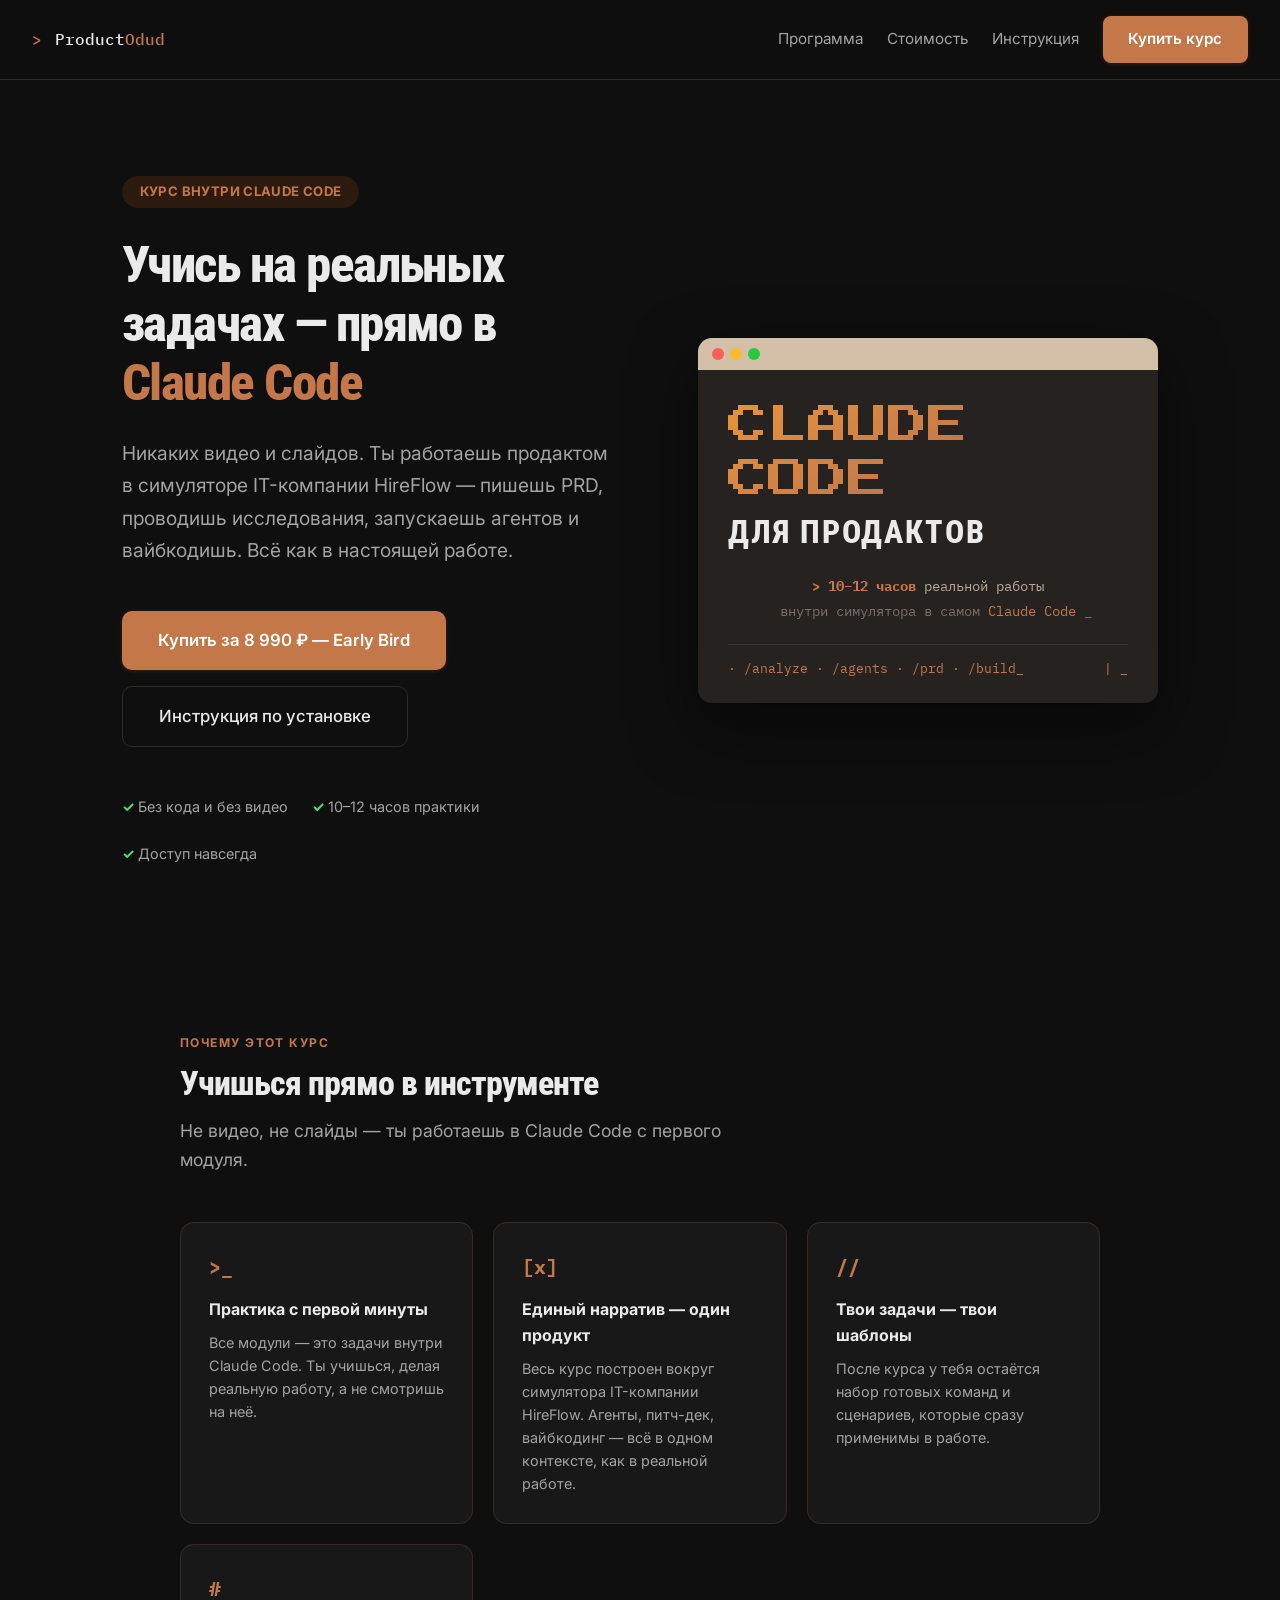
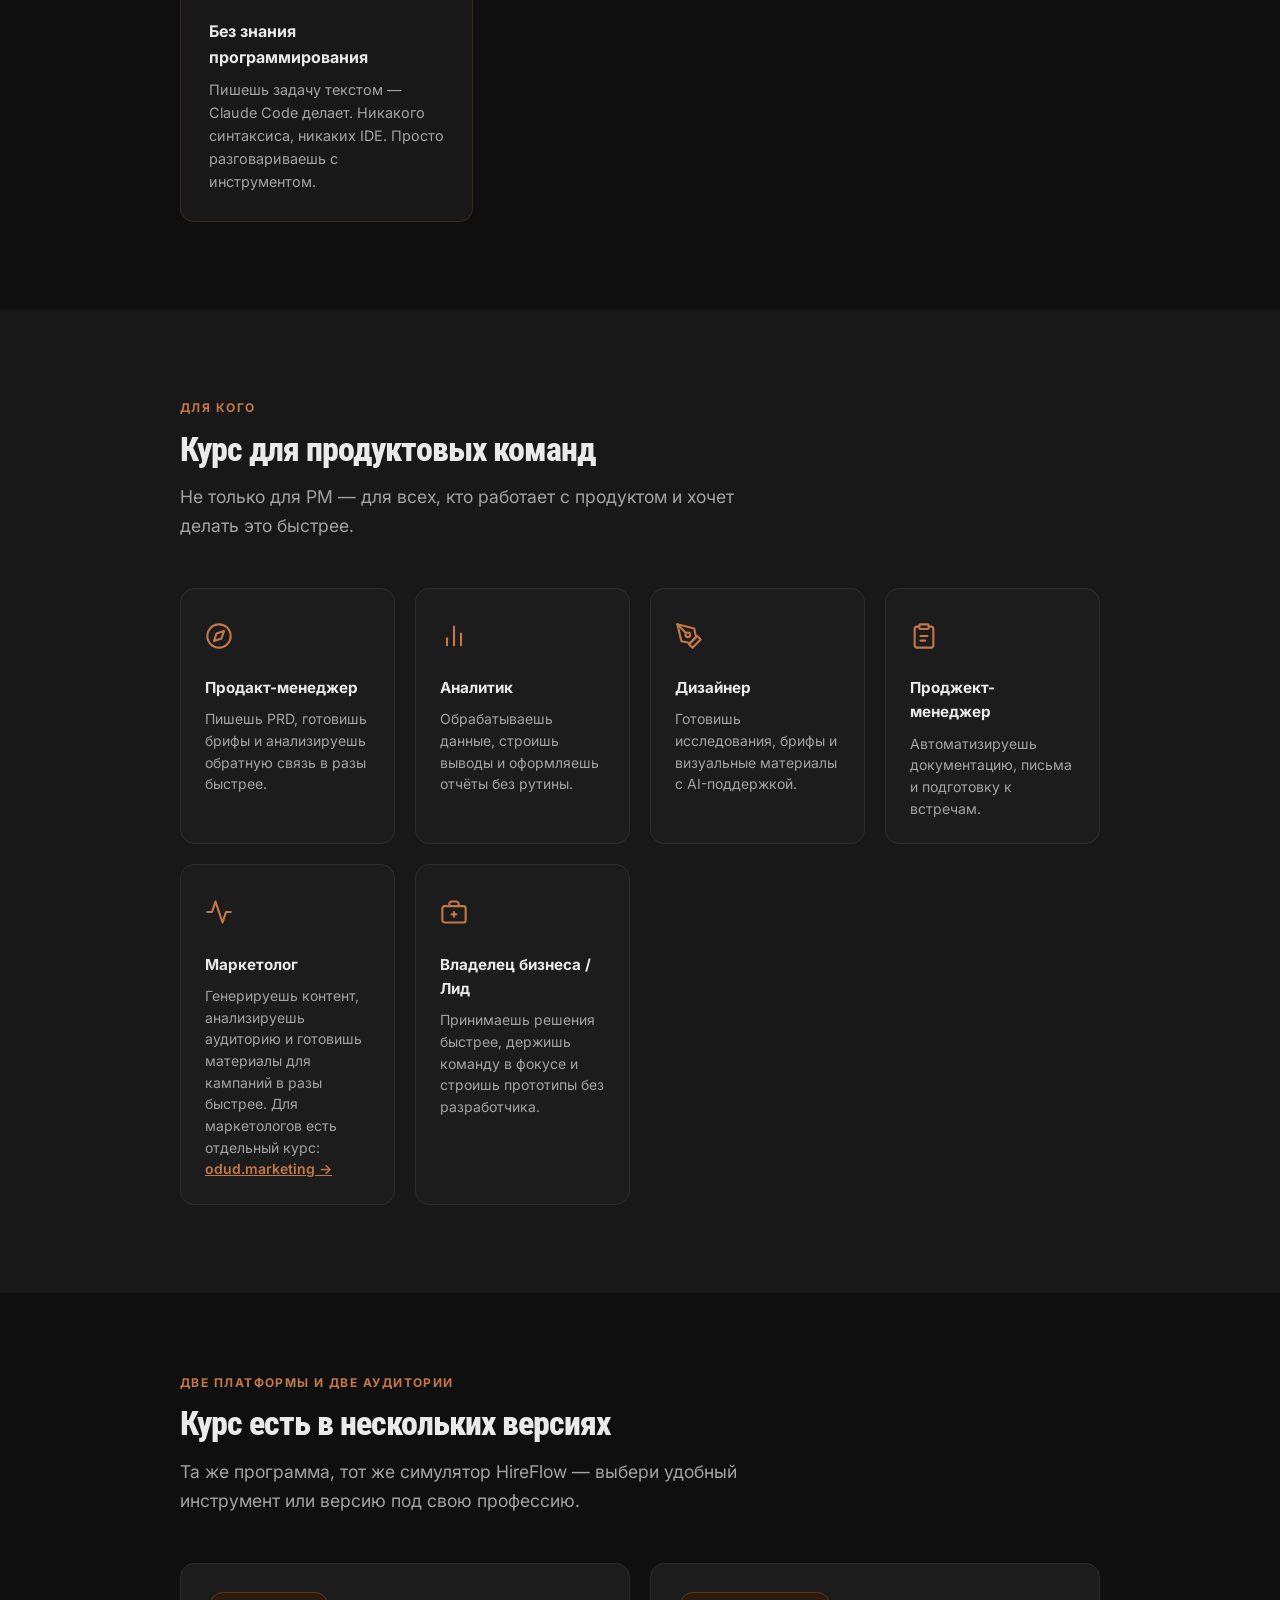
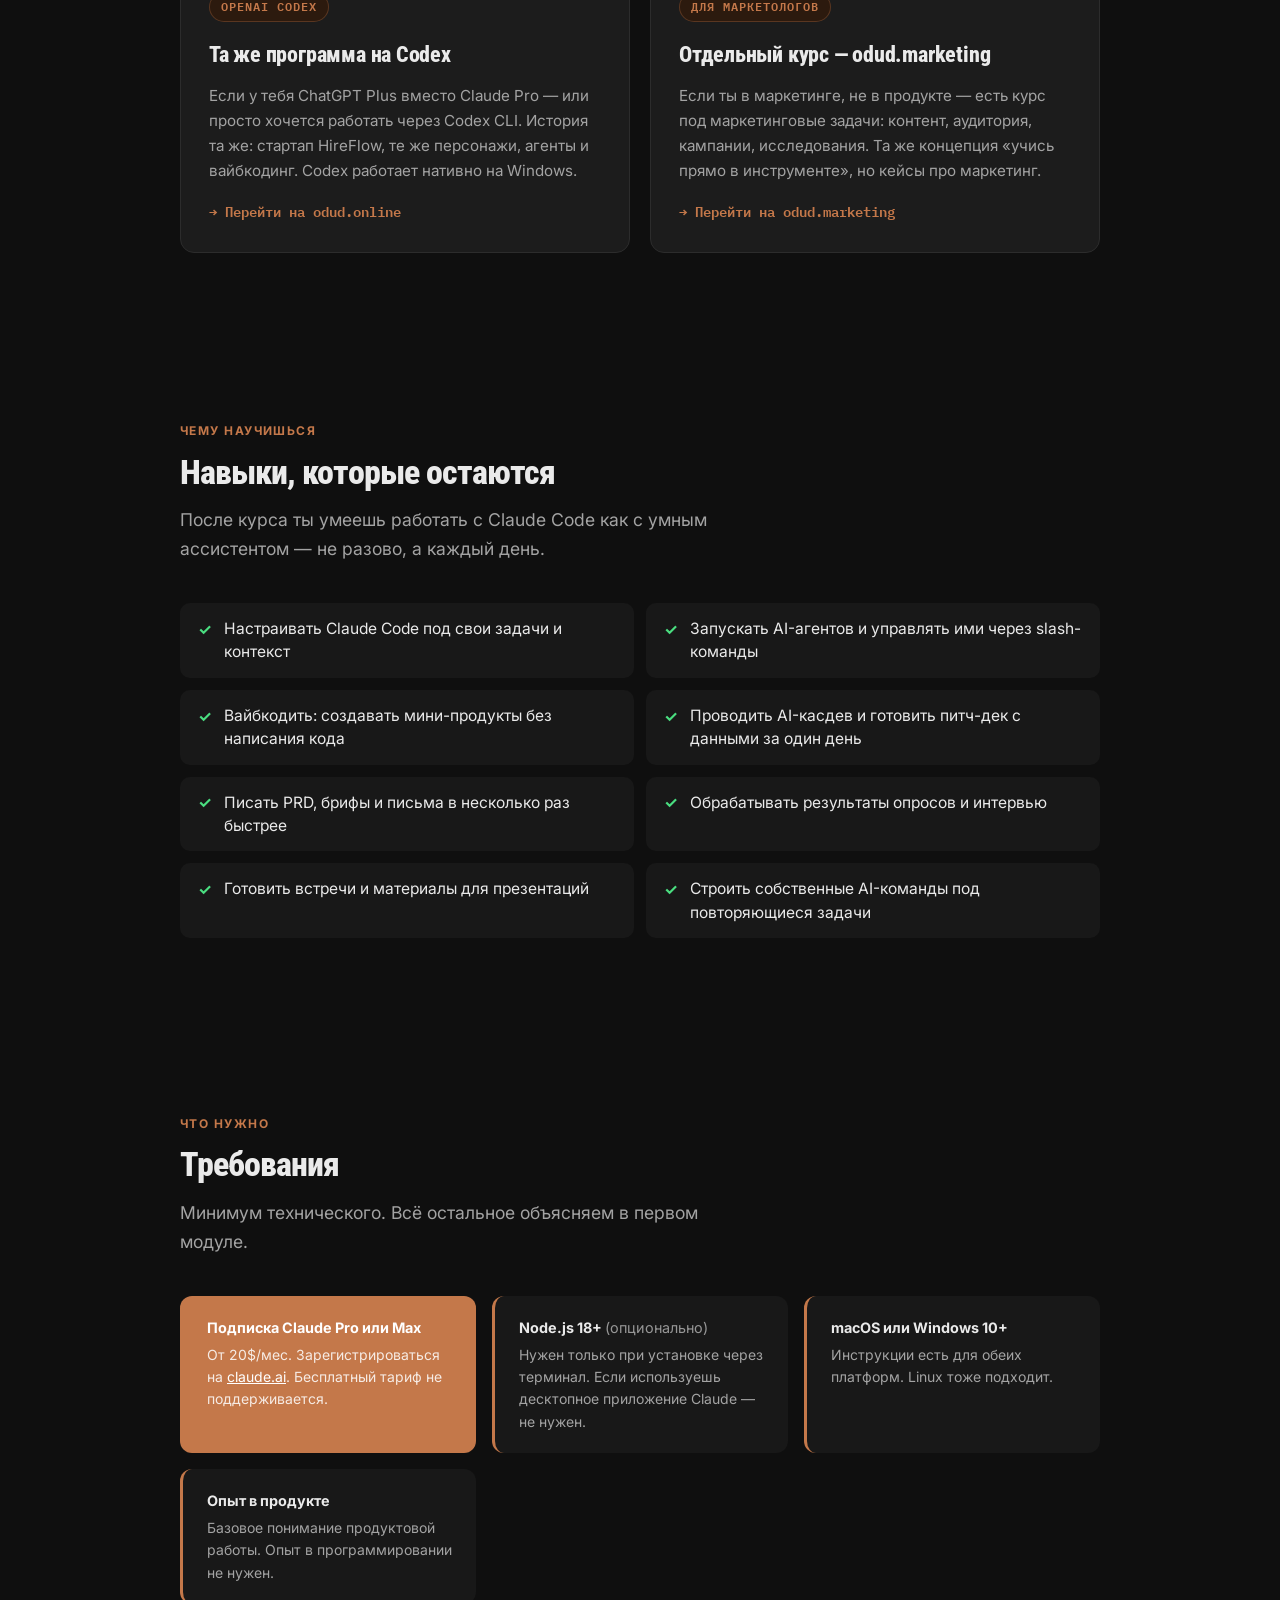
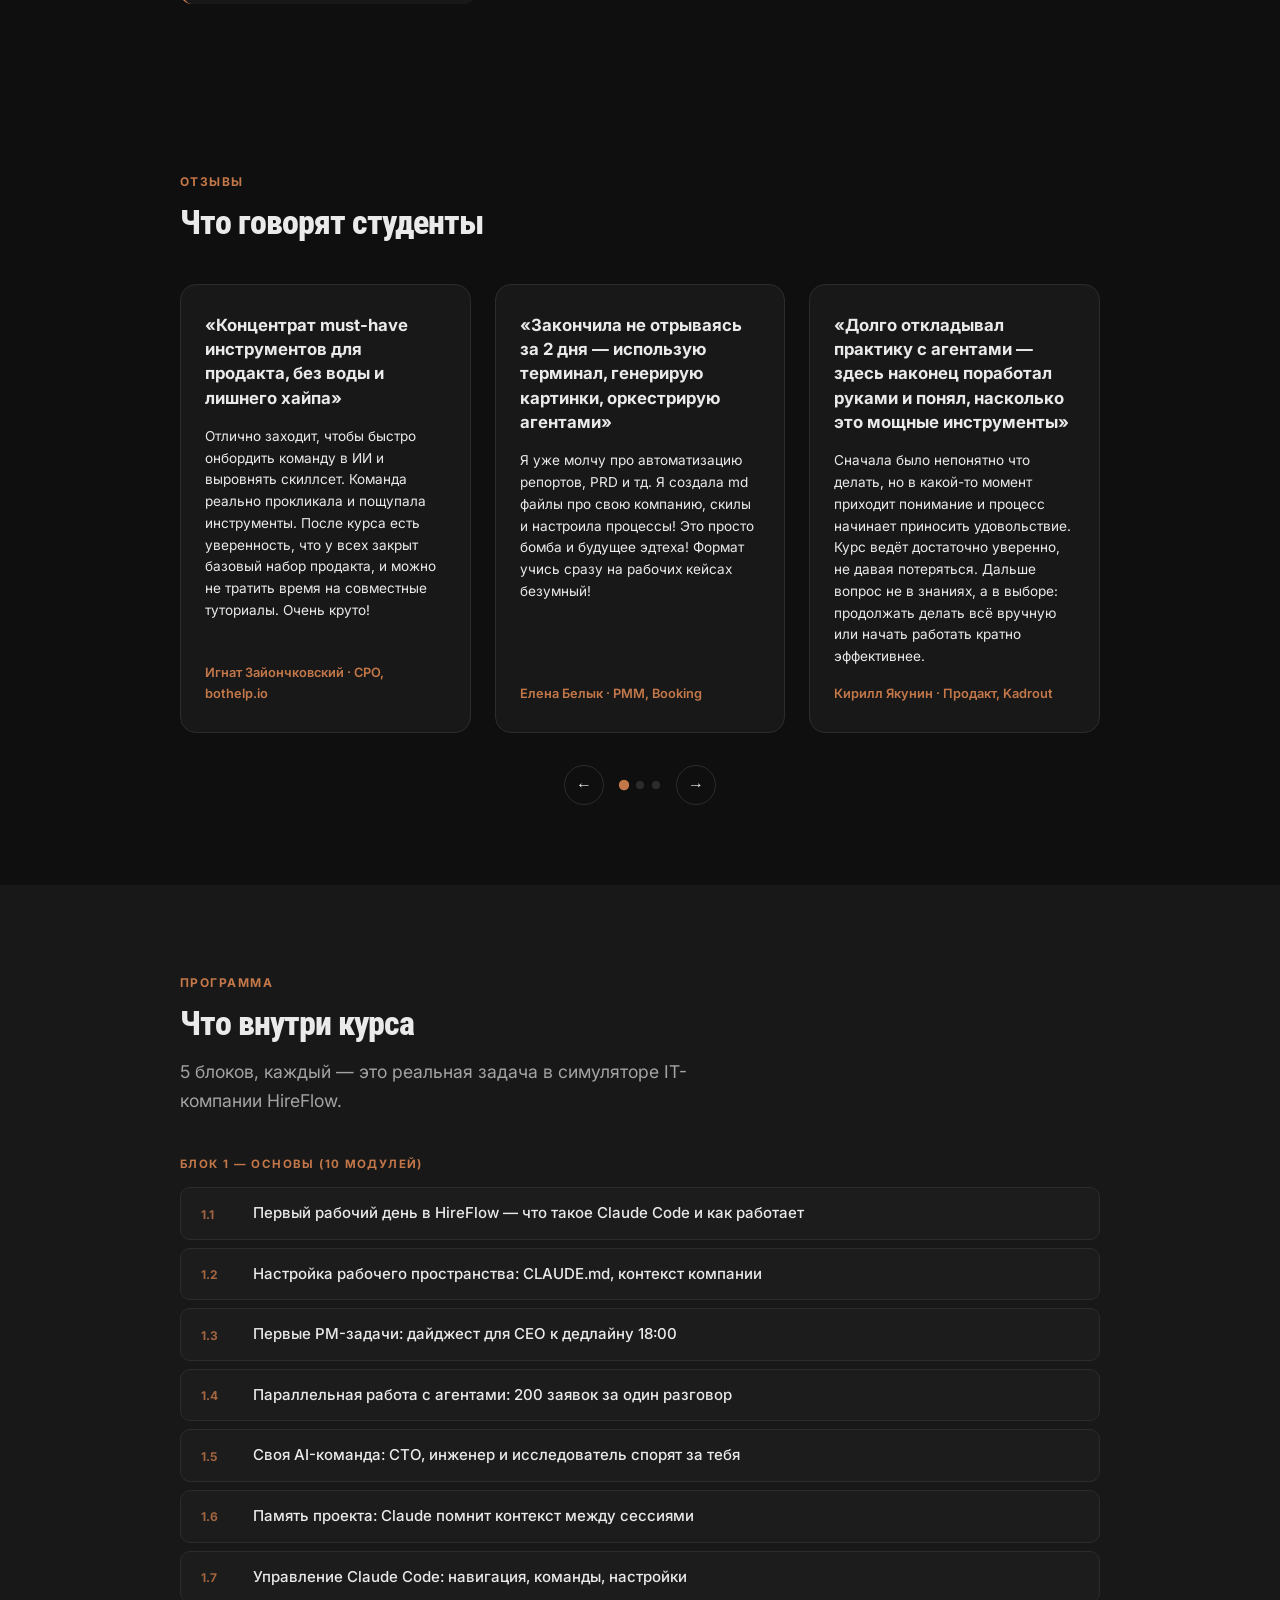
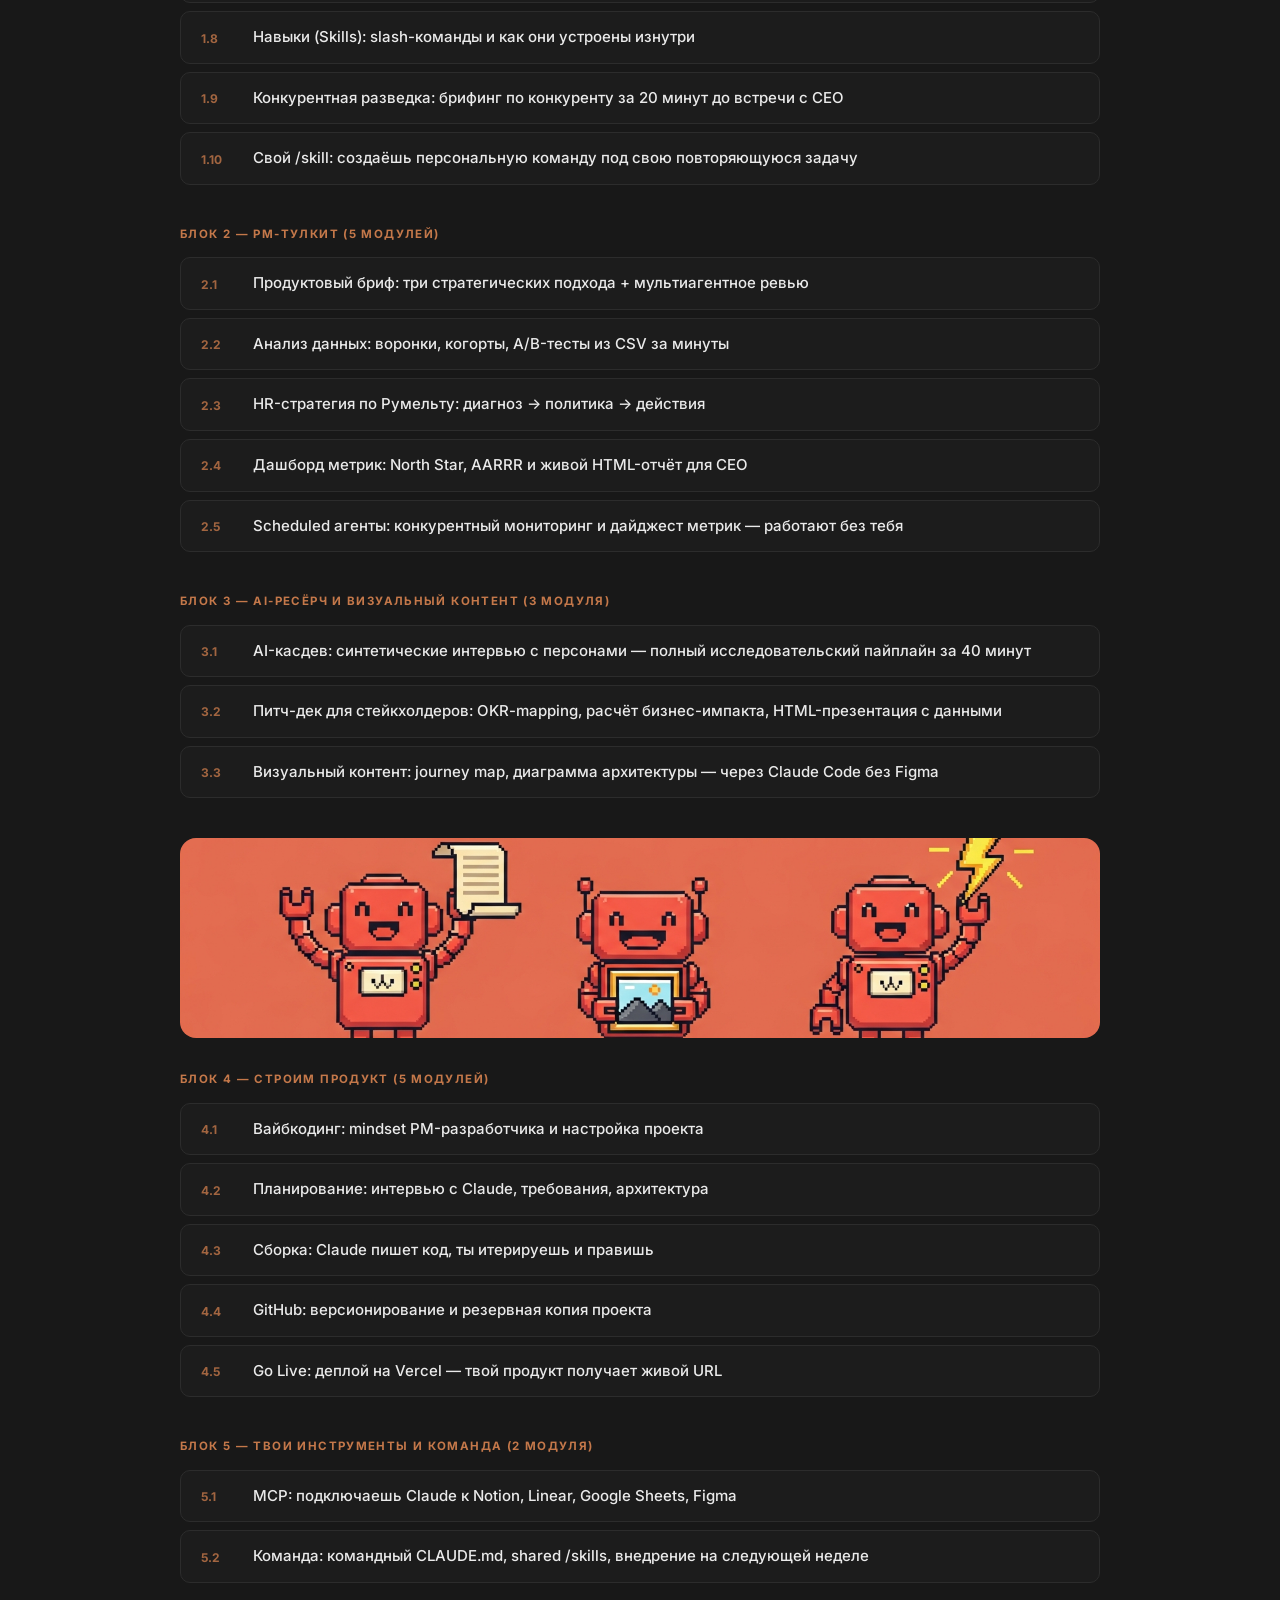
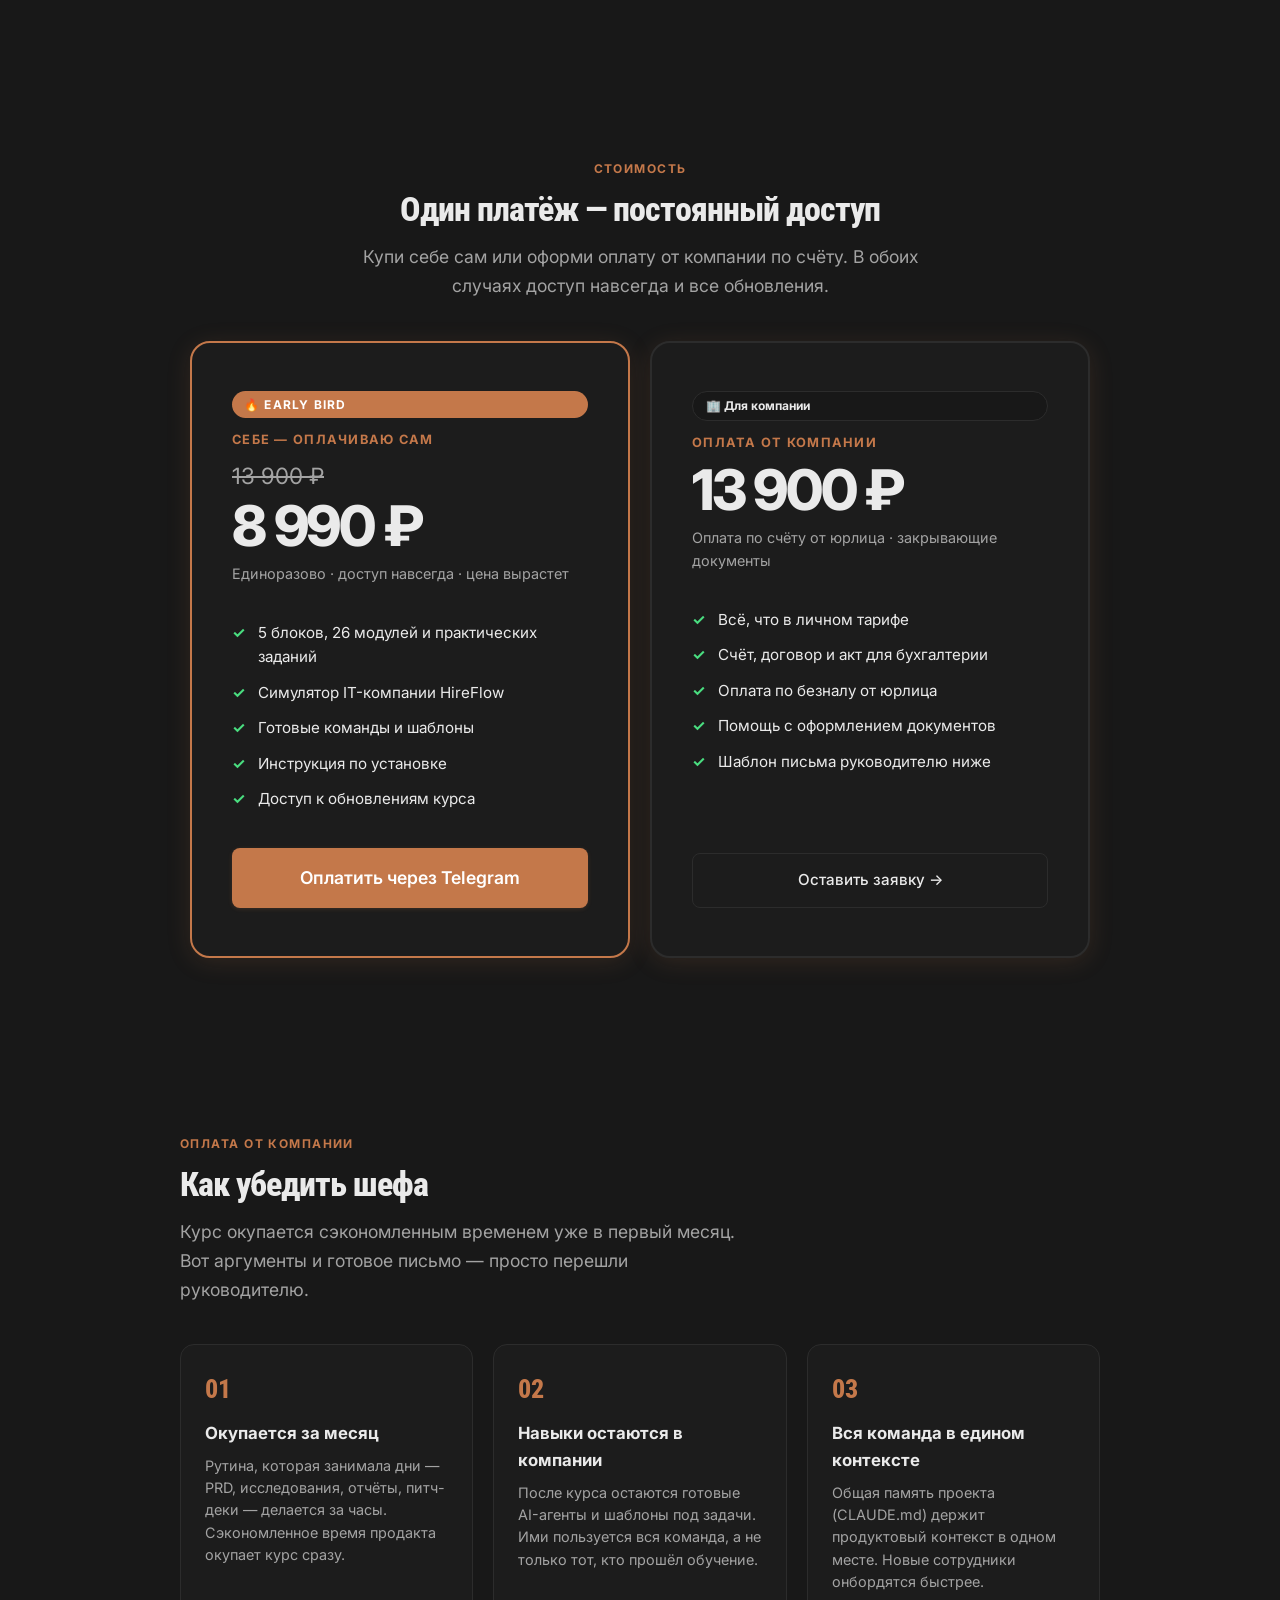
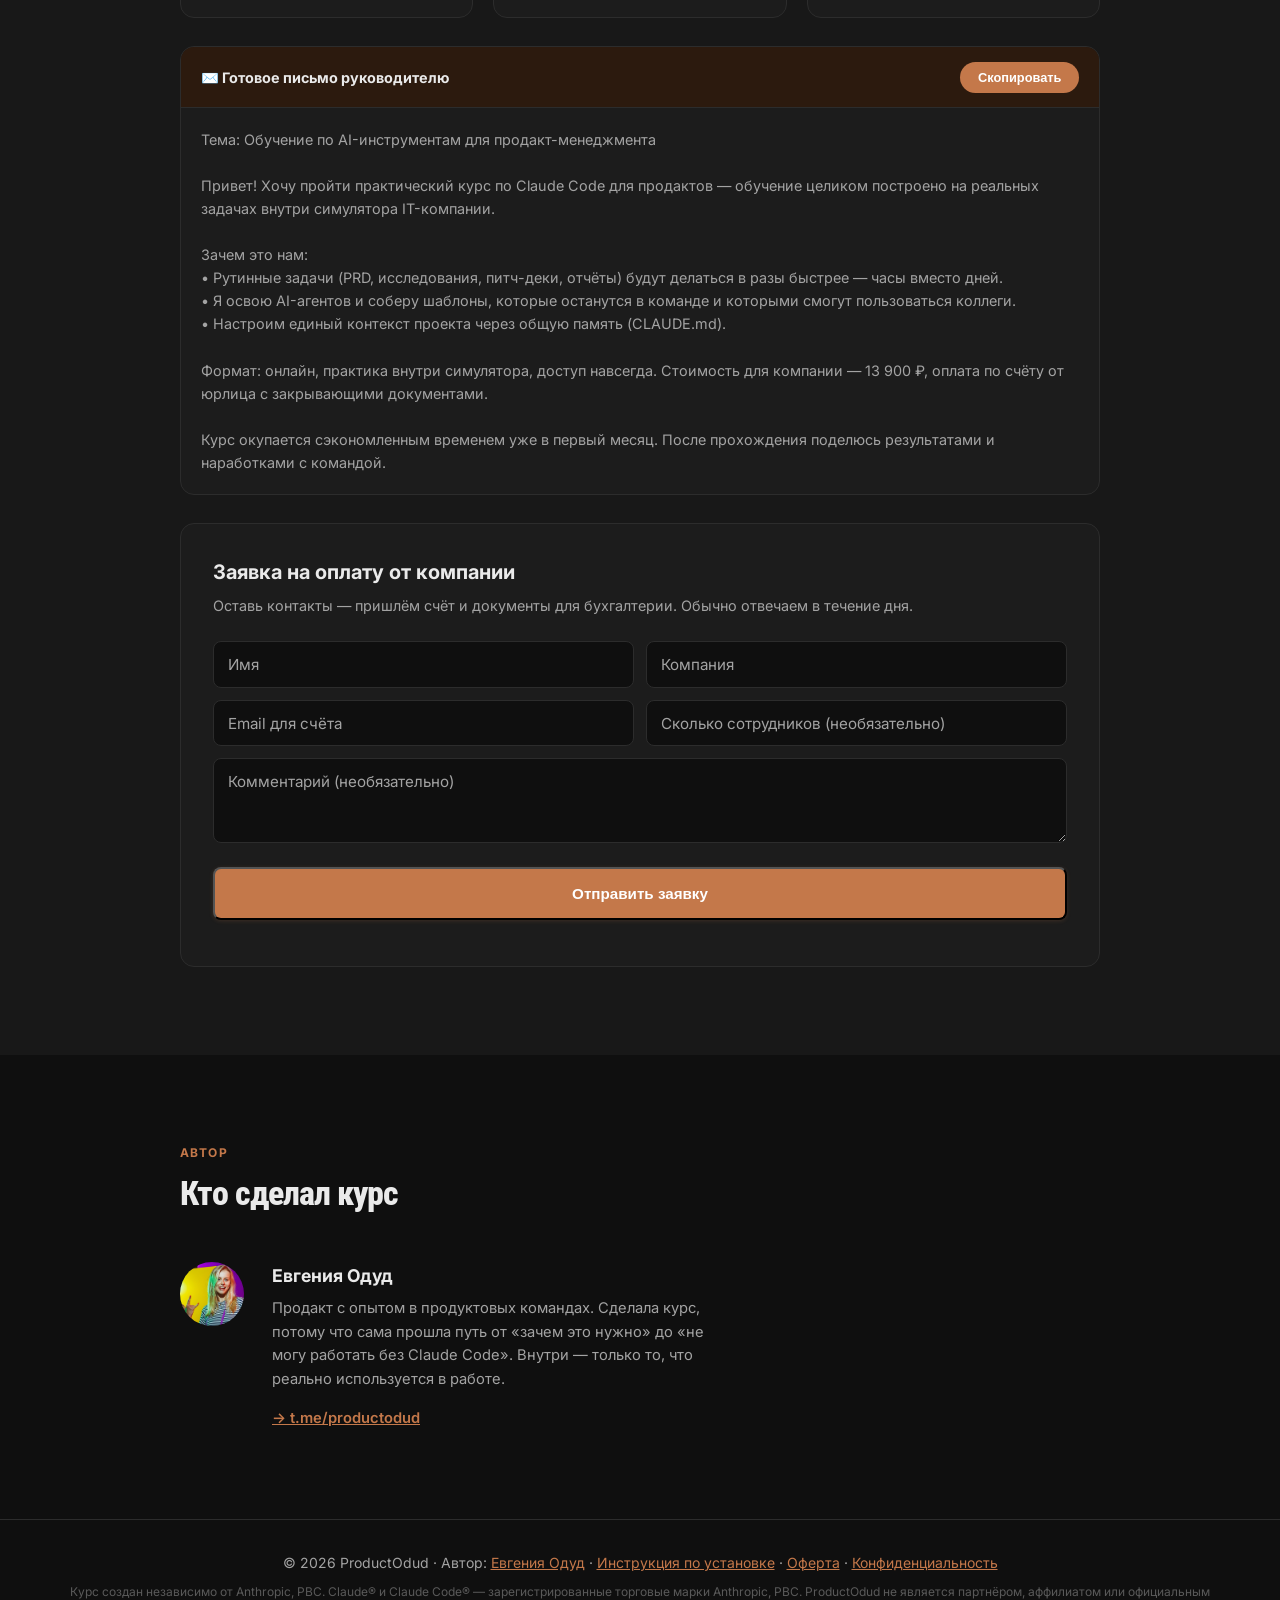
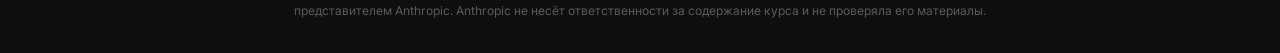
==== index.html @ 1ff7e29a "Add company-payment block: two-tier pricing (13900), boss section, lead form → Telegram bot Co-Autho" ====
<!DOCTYPE html>
<html lang="ru">
<head>
  <meta charset="UTF-8" />
  <meta name="viewport" content="width=device-width, initial-scale=1.0" />
  <title>ProductOdud — Claude Code для продактов</title>
  <meta name="description" content="Практический курс по Claude Code для продакт-менеджеров. Агенты, генерация изображений, вайбкодинг — через реальные задачи в симуляторе IT-компании HireFlow." />
  <link rel="icon" type="image/svg+xml" href="favicon.svg" />
  <link rel="stylesheet" href="styles.css" />
  <!-- Yandex.Metrika counter -->
  <script type="text/javascript">
    (function(m,e,t,r,i,k,a){
        m[i]=m[i]||function(){(m[i].a=m[i].a||[]).push(arguments)};
        m[i].l=1*new Date();
        for (var j = 0; j < document.scripts.length; j++) {if (document.scripts[j].src === r) { return; }}
        k=e.createElement(t),a=e.getElementsByTagName(t)[0],k.async=1,k.src=r,a.parentNode.insertBefore(k,a)
    })(window, document,'script','https://mc.yandex.ru/metrika/tag.js?id=108214180', 'ym');
    ym(108214180, 'init', {ssr:true, webvisor:true, clickmap:true, ecommerce:"dataLayer", referrer: document.referrer, url: location.href, accurateTrackBounce:true, trackLinks:true});
  </script>
  <noscript><div><img src="https://mc.yandex.ru/watch/108214180" style="position:absolute; left:-9999px;" alt="" /></div></noscript>
  <!-- /Yandex.Metrika counter -->
  <!-- Open Graph -->
  <meta property="og:title" content="Claude Code для продактов — курс ProductOdud" />
  <meta property="og:description" content="Практический курс по Claude Code для продакт-менеджеров. 10–12 часов реальной работы внутри симулятора IT-компании HireFlow." />
  <meta property="og:image" content="https://odud.pro/og-image.png" />
  <meta property="og:url" content="https://odud.pro" />
  <meta property="og:type" content="website" />
  <meta name="twitter:card" content="summary_large_image" />
  <meta name="twitter:image" content="https://odud.pro/og-image.png" />
</head>
<body>

  <!-- Navigation -->
  <nav class="nav">
    <a href="index.html" class="nav-logo"><span class="logo-gt">&gt;</span> Product<span>Odud</span></a>
    <div class="nav-links">
      <a href="#modules" class="nav-link">Программа</a>
      <a href="#pricing" class="nav-link">Стоимость</a>
      <a href="start.html" class="nav-link">Инструкция</a>
      <a href="https://telegram.me/tribute/app?startapp=sRcz" onclick="ym(108214180,'reachGoal','onclick')" class="btn-primary" target="_blank" rel="noopener">Купить курс</a>
    </div>
  </nav>

  <!-- Hero -->
  <section class="hero">
    <div class="hero-content">
      <div class="hero-badge">Курс внутри Claude Code</div>
      <h1>Учись на реальных задачах — прямо в <span>Claude Code</span></h1>
      <p>
        Никаких видео и слайдов. Ты работаешь продактом в симуляторе IT-компании
        HireFlow — пишешь PRD, проводишь исследования, запускаешь агентов и вайбкодишь.
        Всё как в настоящей работе.
      </p>
      <div class="hero-ctas">
        <a href="https://telegram.me/tribute/app?startapp=sRcz" onclick="ym(108214180,'reachGoal','onclick')" class="btn-primary btn-large" target="_blank" rel="noopener">
          Купить за 8 990 ₽ — Early Bird
        </a>
        <a href="start.html" class="btn-secondary btn-large">Инструкция по установке</a>
      </div>
      <div class="hero-meta">
        <span>Без кода и без видео</span>
        <span>10–12 часов практики</span>
        <span>Доступ навсегда</span>
      </div>
    </div>
    <div class="hero-terminal">
      <div class="terminal-chrome">
        <span class="t-dot t-dot-r"></span>
        <span class="t-dot t-dot-y"></span>
        <span class="t-dot t-dot-g"></span>
      </div>
      <div class="terminal-body">
        <div class="t-px-title">CLAUDE<br>CODE</div>
        <div class="t-px-sub">ДЛЯ ПРОДАКТОВ</div>
        <div class="t-desc">
          <div class="t-desc-line">
            <span class="t-prompt">&gt;</span>
            <span><span class="t-bold">10–12 часов</span> <span class="t-muted">реальной работы</span></span>
          </div>
          <div class="t-sub-line">внутри симулятора в самом <strong>Claude Code</strong> _</div>
        </div>
        <div class="t-divider"></div>
        <div class="t-statusbar">
          <span>· /analyze · /agents · /prd · /build_</span>
          <span class="t-cursor">| _</span>
        </div>
      </div>
    </div>
  </section>

  <!-- Why different -->
  <section>
    <div class="container">
      <div class="section-label">Почему этот курс</div>
      <h2 class="section-title">Учишься прямо в инструменте</h2>
      <p class="section-subtitle">Не видео, не слайды — ты работаешь в Claude Code с первого модуля.</p>

      <div class="why-grid">
        <div class="why-card">
          <div class="why-icon why-icon--term">&gt;_</div>
          <h3>Практика с первой минуты</h3>
          <p>Все модули — это задачи внутри Claude Code. Ты учишься, делая реальную работу, а не смотришь на неё.</p>
        </div>
        <div class="why-card">
          <div class="why-icon why-icon--term">[x]</div>
          <h3>Единый нарратив — один продукт</h3>
          <p>Весь курс построен вокруг симулятора IT-компании HireFlow. Агенты, питч-дек, вайбкодинг — всё в одном контексте, как в реальной работе.</p>
        </div>
        <div class="why-card">
          <div class="why-icon why-icon--term">//</div>
          <h3>Твои задачи — твои шаблоны</h3>
          <p>После курса у тебя остаётся набор готовых команд и сценариев, которые сразу применимы в работе.</p>
        </div>
        <div class="why-card">
          <div class="why-icon why-icon--term">#</div>
          <h3>Без знания программирования</h3>
          <p>Пишешь задачу текстом — Claude Code делает. Никакого синтаксиса, никаких IDE. Просто разговариваешь с инструментом.</p>
        </div>
      </div>
    </div>
  </section>

  <!-- For whom -->
  <section class="for-whom">
    <div class="container">
      <div class="section-label">Для кого</div>
      <h2 class="section-title">Курс для продуктовых команд</h2>
      <p class="section-subtitle">Не только для PM — для всех, кто работает с продуктом и хочет делать это быстрее.</p>

      <div class="persona-grid">
        <div class="persona-card">
          <div class="persona-emoji"><svg xmlns="http://www.w3.org/2000/svg" width="28" height="28" viewBox="0 0 24 24" fill="none" stroke="#C4784A" stroke-width="1.8" stroke-linecap="round" stroke-linejoin="round"><circle cx="12" cy="12" r="10"/><polygon points="16.24 7.76 14.12 14.12 7.76 16.24 9.88 9.88 16.24 7.76"/></svg></div>
          <div class="persona-role">Продакт-менеджер</div>
          <div class="persona-desc">Пишешь PRD, готовишь брифы и анализируешь обратную связь в разы быстрее.</div>
        </div>
        <div class="persona-card">
          <div class="persona-emoji"><svg xmlns="http://www.w3.org/2000/svg" width="28" height="28" viewBox="0 0 24 24" fill="none" stroke="#C4784A" stroke-width="1.8" stroke-linecap="round" stroke-linejoin="round"><line x1="18" y1="20" x2="18" y2="10"/><line x1="12" y1="20" x2="12" y2="4"/><line x1="6" y1="20" x2="6" y2="14"/></svg></div>
          <div class="persona-role">Аналитик</div>
          <div class="persona-desc">Обрабатываешь данные, строишь выводы и оформляешь отчёты без рутины.</div>
        </div>
        <div class="persona-card">
          <div class="persona-emoji"><svg xmlns="http://www.w3.org/2000/svg" width="28" height="28" viewBox="0 0 24 24" fill="none" stroke="#C4784A" stroke-width="1.8" stroke-linecap="round" stroke-linejoin="round"><path d="M12 19l7-7 3 3-7 7-3-3z"/><path d="M18 13l-1.5-7.5L2 2l3.5 14.5L13 18l5-5z"/><path d="M2 2l7.586 7.586"/><circle cx="11" cy="11" r="2"/></svg></div>
          <div class="persona-role">Дизайнер</div>
          <div class="persona-desc">Готовишь исследования, брифы и визуальные материалы с AI-поддержкой.</div>
        </div>
        <div class="persona-card">
          <div class="persona-emoji"><svg xmlns="http://www.w3.org/2000/svg" width="28" height="28" viewBox="0 0 24 24" fill="none" stroke="#C4784A" stroke-width="1.8" stroke-linecap="round" stroke-linejoin="round"><rect x="8" y="2" width="8" height="4" rx="1" ry="1"/><path d="M16 4h2a2 2 0 0 1 2 2v14a2 2 0 0 1-2 2H6a2 2 0 0 1-2-2V6a2 2 0 0 1 2-2h2"/><line x1="9" y1="12" x2="15" y2="12"/><line x1="9" y1="16" x2="13" y2="16"/></svg></div>
          <div class="persona-role">Проджект-менеджер</div>
          <div class="persona-desc">Автоматизируешь документацию, письма и подготовку к встречам.</div>
        </div>
        <div class="persona-card">
          <div class="persona-emoji"><svg xmlns="http://www.w3.org/2000/svg" width="28" height="28" viewBox="0 0 24 24" fill="none" stroke="#C4784A" stroke-width="1.8" stroke-linecap="round" stroke-linejoin="round"><path d="M22 12h-4l-3 9L9 3l-3 9H2"/></svg></div>
          <div class="persona-role">Маркетолог</div>
          <div class="persona-desc">Генерируешь контент, анализируешь аудиторию и готовишь материалы для кампаний в разы быстрее. Для маркетологов есть отдельный курс: <a href="https://www.odud.marketing" target="_blank" rel="noopener" style="color:var(--accent); font-weight:600">odud.marketing →</a></div>
        </div>
        <div class="persona-card">
          <div class="persona-emoji"><svg xmlns="http://www.w3.org/2000/svg" width="28" height="28" viewBox="0 0 24 24" fill="none" stroke="#C4784A" stroke-width="1.8" stroke-linecap="round" stroke-linejoin="round"><rect x="2" y="7" width="20" height="14" rx="2"/><path d="M16 7V5a2 2 0 0 0-2-2h-4a2 2 0 0 0-2 2v2"/><line x1="12" y1="12" x2="12" y2="16"/><line x1="10" y1="14" x2="14" y2="14"/></svg></div>
          <div class="persona-role">Владелец бизнеса / Лид</div>
          <div class="persona-desc">Принимаешь решения быстрее, держишь команду в фокусе и строишь прототипы без разработчика.</div>
        </div>
      </div>
    </div>
  </section>

  <!-- Bridge: Codex-версия и для маркетологов -->
  <section class="bridge-section">
    <div class="container">
      <div class="section-label">Две платформы и две аудитории</div>
      <h2 class="section-title">Курс есть в нескольких версиях</h2>
      <p class="section-subtitle">Та же программа, тот же симулятор HireFlow — выбери удобный инструмент или версию под свою профессию.</p>

      <div class="bridge-grid">
        <a href="https://odud.online" target="_blank" rel="noopener" class="bridge-card">
          <div class="bridge-tag">OpenAI Codex</div>
          <h3 class="bridge-title">Та же программа на Codex</h3>
          <p class="bridge-desc">Если у тебя ChatGPT Plus вместо Claude Pro — или просто хочется работать через Codex CLI. История та же: стартап HireFlow, те же персонажи, агенты и вайбкодинг. Codex работает нативно на Windows.</p>
          <span class="bridge-cta">→ Перейти на odud.online</span>
        </a>

        <a href="https://www.odud.marketing" target="_blank" rel="noopener" class="bridge-card">
          <div class="bridge-tag">Для маркетологов</div>
          <h3 class="bridge-title">Отдельный курс — odud.marketing</h3>
          <p class="bridge-desc">Если ты в маркетинге, не в продукте — есть курс под маркетинговые задачи: контент, аудитория, кампании, исследования. Та же концепция «учись прямо в инструменте», но кейсы про маркетинг.</p>
          <span class="bridge-cta">→ Перейти на odud.marketing</span>
        </a>
      </div>
    </div>
  </section>

  <style>
    .bridge-section { padding: 5rem 0; background: var(--bg); }
    .bridge-grid {
      display: grid;
      grid-template-columns: 1fr 1fr;
      gap: 1.25rem;
      margin-top: 3rem;
    }
    .bridge-card {
      display: block;
      background: var(--card-bg);
      border: 1px solid var(--border);
      border-radius: 14px;
      padding: 1.75rem;
      text-decoration: none;
      color: var(--text);
      transition: border-color 0.3s cubic-bezier(0.4, 0, 0.2, 1), transform 0.3s cubic-bezier(0.4, 0, 0.2, 1), background 0.3s cubic-bezier(0.4, 0, 0.2, 1);
    }
    .bridge-card:hover {
      border-color: var(--accent);
      background: var(--accent-light);
      transform: translateY(-3px);
    }
    .bridge-tag {
      display: inline-block;
      font-family: 'IBM Plex Mono', monospace;
      font-size: 0.75rem;
      font-weight: 600;
      letter-spacing: 0.08em;
      text-transform: uppercase;
      color: var(--accent);
      background: var(--accent-light);
      border: 1px solid rgba(196, 120, 74, 0.3);
      padding: 0.3rem 0.7rem;
      border-radius: 999px;
      margin-bottom: 1rem;
    }
    .bridge-title {
      font-family: 'Roboto Condensed', sans-serif;
      font-weight: 800;
      font-size: 1.35rem;
      letter-spacing: -0.01em;
      margin-bottom: 0.6rem;
      color: var(--text);
    }
    .bridge-desc {
      color: var(--text-secondary);
      font-size: 0.95rem;
      line-height: 1.65;
      margin-bottom: 1rem;
    }
    .bridge-cta {
      font-family: 'IBM Plex Mono', monospace;
      font-size: 0.88rem;
      font-weight: 600;
      color: var(--accent);
    }
    @media (max-width: 720px) {
      .bridge-grid { grid-template-columns: 1fr; }
    }
  </style>

  <!-- What you'll learn -->
  <section>
    <div class="container">
      <div class="section-label">Чему научишься</div>
      <h2 class="section-title">Навыки, которые остаются</h2>
      <p class="section-subtitle">После курса ты умеешь работать с Claude Code как с умным ассистентом — не разово, а каждый день.</p>

      <ul class="learn-list">
        <li><span class="check">✓</span> Настраивать Claude Code под свои задачи и контекст</li>
        <li><span class="check">✓</span> Запускать AI-агентов и управлять ими через slash-команды</li>
        <li><span class="check">✓</span> Вайбкодить: создавать мини-продукты без написания кода</li>
        <li><span class="check">✓</span> Проводить AI-касдев и готовить питч-дек с данными за один день</li>
        <li><span class="check">✓</span> Писать PRD, брифы и письма в несколько раз быстрее</li>
        <li><span class="check">✓</span> Обрабатывать результаты опросов и интервью</li>
        <li><span class="check">✓</span> Готовить встречи и материалы для презентаций</li>
        <li><span class="check">✓</span> Строить собственные AI-команды под повторяющиеся задачи</li>
      </ul>
    </div>
  </section>

  <!-- Requirements -->
  <section>
    <div class="container">
      <div class="section-label">Что нужно</div>
      <h2 class="section-title">Требования</h2>
      <p class="section-subtitle">Минимум технического. Всё остальное объясняем в первом модуле.</p>

      <div class="req-grid">
        <div class="req-card req-card--highlight">
          <div class="req-name">Подписка Claude Pro или Max</div>
          <div class="req-detail">От 20$/мес. Зарегистрироваться на <a href="https://claude.ai" target="_blank" rel="noopener">claude.ai</a>. Бесплатный тариф не поддерживается.</div>
        </div>
        <div class="req-card">
          <div class="req-name">Node.js 18+ <span style="font-weight:400; opacity:0.6">(опционально)</span></div>
          <div class="req-detail">Нужен только при установке через терминал. Если используешь десктопное приложение Claude — не нужен.</div>
        </div>
        <div class="req-card">
          <div class="req-name">macOS или Windows 10+</div>
          <div class="req-detail">Инструкции есть для обеих платформ. Linux тоже подходит.</div>
        </div>
        <div class="req-card">
          <div class="req-name">Опыт в продукте</div>
          <div class="req-detail">Базовое понимание продуктовой работы. Опыт в программировании не нужен.</div>
        </div>
      </div>
    </div>
  </section>

  <!-- Pricing -->
  <!-- Отзывы -->
  <section class="reviews-section">
    <div class="container">
      <div class="section-label">Отзывы</div>
      <h2 class="section-title">Что говорят студенты</h2>

      <!-- Страница 1 -->
      <div class="reviews-grid review-page active" id="rpage-0">
        <div class="review-card">
          <div class="review-quote">«Концентрат must-have инструментов для продакта, без воды и лишнего хайпа»</div>
          <div class="review-full">Отлично заходит, чтобы быстро онбордить команду в ИИ и выровнять скиллсет. Команда реально прокликала и пощупала инструменты. После курса есть уверенность, что у всех закрыт базовый набор продакта, и можно не тратить время на совместные туториалы. Очень круто!</div>
          <div class="review-author">Игнат Зайончковский · CPO, bothelp.io</div>
        </div>
        <div class="review-card">
          <div class="review-quote">«Закончила не отрываясь за 2 дня — использую терминал, генерирую картинки, оркестрирую агентами»</div>
          <div class="review-full">Я уже молчу про автоматизацию репортов, PRD и тд. Я создала md файлы про свою компанию, скилы и настроила процессы! Это просто бомба и будущее эдтеха! Формат учись сразу на рабочих кейсах безумный!</div>
          <div class="review-author">Елена Белык · PMM, Booking</div>
        </div>
        <div class="review-card">
          <div class="review-quote">«Долго откладывал практику с агентами — здесь наконец поработал руками и понял, насколько это мощные инструменты»</div>
          <div class="review-full">Сначала было непонятно что делать, но в какой-то момент приходит понимание и процесс начинает приносить удовольствие. Курс ведёт достаточно уверенно, не давая потеряться. Дальше вопрос не в знаниях, а в выборе: продолжать делать всё вручную или начать работать кратно эффективнее.</div>
          <div class="review-author">Кирилл Якунин · Продакт, Kadrout</div>
        </div>
      </div>

      <!-- Страница 2 -->
      <div class="reviews-grid review-page" id="rpage-1">
        <div class="review-card">
          <div class="review-quote">«Прошла за выходные, сегодня уже почти все инструменты использовала на работе»</div>
          <div class="review-full">Мне курс очень понравился, прошла за выходные, сегодня уже почти все инструменты использовала на работе. Спасибо!</div>
          <div class="review-author">Natalia Slavina · Руководитель IT-департамента</div>
        </div>
        <div class="review-card">
          <div class="review-quote">«Очень прикладной курс, вот хоть сразу бери и применяй!»</div>
          <div class="review-full">И параллельно еще и в профессии можно прокачаться и взять знаний с горкой. Продукт сам меня вёл, я не зависала на каждом задании. Агенты и скиллы — до курса я про них знала, но сама не использовала. Артефакты, которые остаются — отдельный большой плюс: фреймворки, шаблоны, промпты.</div>
          <div class="review-author">Natalia Rogova · Co-founder, <a href="https://insightme.ru" target="_blank" rel="noopener" style="color:var(--accent)">insightme.ru</a></div>
        </div>
        <div class="review-card">
          <div class="review-quote">«Я не продакт, работаю CFO. Курс великолепнейший»</div>
          <div class="review-full">Море благодарностей. Я ещё на модуле 1.6, но это уже новый мир. Когда вижу образ как это может работать, быстро могу переложить на свои задачи. Спасибо за это чудо 🙌</div>
          <div class="review-author">Julia · CFO</div>
        </div>
      </div>

      <!-- Страница 3 -->
      <div class="reviews-grid review-page" id="rpage-2">
        <div class="review-card">
          <div class="review-quote">«Сейчас на втором модуле курса и уже в восторге 🔥»</div>
          <div class="review-full">Очень крутой формат, которого пока нет на рынке, многое уже забрала в свою продакт рутину. Спасибо 🙌</div>
          <div class="review-author">Anastasiia Ivanchenko · Senior Product Manager</div>
        </div>
        <div class="review-card">
          <div class="review-quote">«Поняла что такое агенты, перестала бояться этого слова»</div>
          <div class="review-full">Смогла делать маркетинговые исследования для стартапа который пришёл на консалтинг в четыре руки. Никогда ещё так быстро не получалось собрать информацию причём исчерпывающую. Настроила себе файлы about Me, научила Клода писать моими словами.</div>
          <div class="review-author">Aleksandra Kochanova · Product Advisor, <a href="https://t.me/product_and_life" target="_blank" rel="noopener" style="color:var(--accent)">@product_and_life</a></div>
        </div>
        <div class="review-card">
          <div class="review-quote">«Прям интересный формат — здесь есть практическая ценность»</div>
          <div class="review-full">Общее впечатление — прям интересный формат, потому что большинство просто инфоцыганят и типа вот за час клод, вот за час антигравити и тп, а здесь есть практическая ценность.</div>
          <div class="review-author">Сергей · CRM Product, Boostra</div>
        </div>
      </div>

      <div class="slider-nav">
        <button class="slider-btn" onclick="reviewPage(-1)">←</button>
        <div class="slider-dots" id="sliderDots">
          <div class="slider-dot active" onclick="reviewGoTo(0)"></div>
          <div class="slider-dot" onclick="reviewGoTo(1)"></div>
          <div class="slider-dot" onclick="reviewGoTo(2)"></div>
        </div>
        <button class="slider-btn" onclick="reviewPage(1)">→</button>
      </div>

    </div>
  </section>

  <style>
    .review-page { display: none; }
    .review-page.active {
      display: grid;
      animation: fadeSlide 0.4s ease;
    }
    @keyframes fadeSlide {
      from { opacity: 0; transform: translateY(8px); }
      to   { opacity: 1; transform: translateY(0); }
    }
    .slider-nav {
      display: flex;
      align-items: center;
      justify-content: center;
      gap: 1rem;
      margin-top: 2rem;
    }
    .slider-btn {
      background: none;
      border: 1px solid var(--border);
      color: var(--text);
      width: 2.5rem;
      height: 2.5rem;
      border-radius: 50%;
      cursor: pointer;
      font-size: 1rem;
      transition: border-color 0.2s, color 0.2s;
    }
    .slider-btn:hover { border-color: var(--accent); color: var(--accent); }
    .slider-dots { display: flex; gap: 0.5rem; }
    .slider-dot {
      width: 8px; height: 8px;
      border-radius: 50%;
      background: var(--border);
      cursor: pointer;
      transition: background 0.2s, transform 0.2s;
    }
    .slider-dot.active { background: var(--accent); transform: scale(1.3); }
  </style>

  <script>
    // ── Copy boss letter ──
    function copyLetter(btn) {
      const text = document.getElementById('letterText').innerText;
      const done = () => { const t = btn.textContent; btn.textContent = 'Скопировано ✓'; setTimeout(() => btn.textContent = t, 2000); };
      if (navigator.clipboard && navigator.clipboard.writeText) {
        navigator.clipboard.writeText(text).then(done).catch(() => fallbackCopy(text, done));
      } else { fallbackCopy(text, done); }
    }
    function fallbackCopy(text, done) {
      const ta = document.createElement('textarea');
      ta.value = text; ta.style.position = 'fixed'; ta.style.opacity = '0';
      document.body.appendChild(ta); ta.select();
      try { document.execCommand('copy'); done(); } catch (e) {}
      document.body.removeChild(ta);
    }
    // ── Company request → Telegram (via /api/lead), email fallback ──
    async function sendCompanyRequest(form) {
      const f = form.elements;
      const btn = form.querySelector('button[type=submit]');
      const status = document.getElementById('cfStatus');
      const payload = {
        name: f.name.value, company: f.company.value, email: f.email.value,
        count: f.count.value, comment: f.comment.value,
        website: f.website ? f.website.value : '',
        source: location.hostname, page: location.href
      };
      const orig = btn.textContent;
      btn.disabled = true; btn.textContent = 'Отправляем…';
      if (status) status.textContent = '';
      try {
        const r = await fetch('/api/lead', { method: 'POST', headers: { 'Content-Type': 'application/json' }, body: JSON.stringify(payload) });
        if (!r.ok) throw new Error('bad');
        form.reset();
        btn.textContent = 'Заявка отправлена ✓';
        if (status) status.textContent = 'Спасибо! Свяжемся с тобой в течение дня.';
        if (window.ym) ym(108214180, 'reachGoal', 'company_request');
      } catch (e) {
        const body = 'Имя: ' + payload.name + '\nКомпания: ' + payload.company + '\nEmail: ' + payload.email +
          '\nСотрудников: ' + (payload.count || '—') + '\nКомментарий: ' + (payload.comment || '—');
        window.location.href = 'mailto:pan9854273985@gmail.com?subject=' + encodeURIComponent('Заявка на оплату курса от компании') + '&body=' + encodeURIComponent(body);
        btn.disabled = false; btn.textContent = orig;
      }
      return false;
    }

    (function() {
      const pages = document.querySelectorAll('.review-page');
      const dots = document.querySelectorAll('#sliderDots .slider-dot');
      let current = 0;
      let timer;

      function goTo(n) {
        pages[current].classList.remove('active');
        dots[current].classList.remove('active');
        current = (n + pages.length) % pages.length;
        pages[current].classList.add('active');
        dots[current].classList.add('active');
        resetTimer();
      }

      function resetTimer() {
        clearInterval(timer);
        timer = setInterval(() => goTo(current + 1), 5000);
      }

      window.reviewPage = function(dir) { goTo(current + dir); };
      window.reviewGoTo = function(n) { goTo(n); };

      resetTimer();
    })();
  </script>

  <section class="modules-section" id="modules">
    <div class="container">
      <div class="section-label">Программа</div>
      <h2 class="section-title">Что внутри курса</h2>
      <p class="section-subtitle">5 блоков, каждый — это реальная задача в симуляторе IT-компании HireFlow.</p>

      <div style="margin-top: 2.5rem;">
        <div class="module-block">
          <div class="module-block-title">Блок 1 — Основы (10 модулей)</div>
          <div class="module-list">
            <div class="module-item">
              <span class="module-num">1.1</span>
              <span class="module-title">Первый рабочий день в HireFlow — что такое Claude Code и как работает</span>
            </div>
            <div class="module-item">
              <span class="module-num">1.2</span>
              <span class="module-title">Настройка рабочего пространства: CLAUDE.md, контекст компании</span>
            </div>
            <div class="module-item">
              <span class="module-num">1.3</span>
              <span class="module-title">Первые PM-задачи: дайджест для CEO к дедлайну 18:00</span>
            </div>
            <div class="module-item">
              <span class="module-num">1.4</span>
              <span class="module-title">Параллельная работа с агентами: 200 заявок за один разговор</span>
            </div>
            <div class="module-item">
              <span class="module-num">1.5</span>
              <span class="module-title">Своя AI-команда: CTO, инженер и исследователь спорят за тебя</span>
            </div>
            <div class="module-item">
              <span class="module-num">1.6</span>
              <span class="module-title">Память проекта: Claude помнит контекст между сессиями</span>
            </div>
            <div class="module-item">
              <span class="module-num">1.7</span>
              <span class="module-title">Управление Claude Code: навигация, команды, настройки</span>
            </div>
            <div class="module-item">
              <span class="module-num">1.8</span>
              <span class="module-title">Навыки (Skills): slash-команды и как они устроены изнутри</span>
            </div>
            <div class="module-item">
              <span class="module-num">1.9</span>
              <span class="module-title">Конкурентная разведка: брифинг по конкуренту за 20 минут до встречи с CEO</span>
            </div>
            <div class="module-item">
              <span class="module-num">1.10</span>
              <span class="module-title">Свой /skill: создаёшь персональную команду под свою повторяющуюся задачу</span>
            </div>
          </div>
        </div>

        <div class="module-block">
          <div class="module-block-title">Блок 2 — PM-тулкит (5 модулей)</div>
          <div class="module-list">
            <div class="module-item">
              <span class="module-num">2.1</span>
              <span class="module-title">Продуктовый бриф: три стратегических подхода + мультиагентное ревью</span>
            </div>
            <div class="module-item">
              <span class="module-num">2.2</span>
              <span class="module-title">Анализ данных: воронки, когорты, A/B-тесты из CSV за минуты</span>
            </div>
            <div class="module-item">
              <span class="module-num">2.3</span>
              <span class="module-title">HR-стратегия по Румельту: диагноз → политика → действия</span>
            </div>
            <div class="module-item">
              <span class="module-num">2.4</span>
              <span class="module-title">Дашборд метрик: North Star, AARRR и живой HTML-отчёт для CEO</span>
            </div>
            <div class="module-item">
              <span class="module-num">2.5</span>
              <span class="module-title">Scheduled агенты: конкурентный мониторинг и дайджест метрик — работают без тебя</span>
            </div>
          </div>
        </div>

        <div class="module-block">
          <div class="module-block-title">Блок 3 — AI-ресёрч и визуальный контент (3 модуля)</div>
          <div class="module-list">
            <div class="module-item">
              <span class="module-num">3.1</span>
              <span class="module-title">AI-касдев: синтетические интервью с персонами — полный исследовательский пайплайн за 40 минут</span>
            </div>
            <div class="module-item">
              <span class="module-num">3.2</span>
              <span class="module-title">Питч-дек для стейкхолдеров: OKR-mapping, расчёт бизнес-импакта, HTML-презентация с данными</span>
            </div>
            <div class="module-item">
              <span class="module-num">3.3</span>
              <span class="module-title">Визуальный контент: journey map, диаграмма архитектуры — через Claude Code без Figma</span>
            </div>
          </div>
        </div>

        <div class="module-visual">
          <img src="img-agents-v2.png" alt="AI-агенты" />
        </div>

        <div class="module-block">
          <div class="module-block-title">Блок 4 — Строим продукт (5 модулей)</div>
          <div class="module-list">
            <div class="module-item">
              <span class="module-num">4.1</span>
              <span class="module-title">Вайбкодинг: mindset PM-разработчика и настройка проекта</span>
            </div>
            <div class="module-item">
              <span class="module-num">4.2</span>
              <span class="module-title">Планирование: интервью с Claude, требования, архитектура</span>
            </div>
            <div class="module-item">
              <span class="module-num">4.3</span>
              <span class="module-title">Сборка: Claude пишет код, ты итерируешь и правишь</span>
            </div>
            <div class="module-item">
              <span class="module-num">4.4</span>
              <span class="module-title">GitHub: версионирование и резервная копия проекта</span>
            </div>
            <div class="module-item">
              <span class="module-num">4.5</span>
              <span class="module-title">Go Live: деплой на Vercel — твой продукт получает живой URL</span>
            </div>
          </div>
        </div>

        <div class="module-block">
          <div class="module-block-title">Блок 5 — Твои инструменты и команда (2 модуля)</div>
          <div class="module-list">
            <div class="module-item">
              <span class="module-num">5.1</span>
              <span class="module-title">MCP: подключаешь Claude к Notion, Linear, Google Sheets, Figma</span>
            </div>
            <div class="module-item">
              <span class="module-num">5.2</span>
              <span class="module-title">Команда: командный CLAUDE.md, shared /skills, внедрение на следующей неделе</span>
            </div>
          </div>
        </div>
      </div>
    </div>
  </section>

  <section class="pricing-section" id="pricing">
    <div class="container" style="text-align: center;">
      <div class="section-label">Стоимость</div>
      <h2 class="section-title">Один платёж — постоянный доступ</h2>

      <p class="section-subtitle" style="max-width:600px;margin:0 auto 8px;">Купи себе сам или оформи оплату от компании по счёту. В обоих случаях доступ навсегда и все обновления.</p>

      <div class="pricing-grid">
        <div class="price-card price-card--personal">
          <div class="price-early-bird">🔥 Early Bird</div>
          <div class="price-label">Себе — оплачиваю сам</div>
          <div class="price-original">13 900 ₽</div>
          <div class="price-amount">8 990 ₽</div>
          <div class="price-note">Единоразово · доступ навсегда · цена вырастет</div>
          <ul class="price-includes">
            <li><span class="check">✓</span> 5 блоков, 26 модулей и практических заданий</li>
            <li><span class="check">✓</span> Симулятор IT-компании HireFlow</li>
            <li><span class="check">✓</span> Готовые команды и шаблоны</li>
            <li><span class="check">✓</span> Инструкция по установке</li>
            <li><span class="check">✓</span> Доступ к обновлениям курса</li>
          </ul>
          <a href="https://telegram.me/tribute/app?startapp=sRcz" onclick="ym(108214180,'reachGoal','onclick')" class="btn-primary" target="_blank" rel="noopener">
            Оплатить через Telegram
          </a>
        </div>

        <div class="price-card price-card--company">
          <div class="price-tag">🏢 Для компании</div>
          <div class="price-label">Оплата от компании</div>
          <div class="price-amount">13 900 ₽</div>
          <div class="price-note">Оплата по счёту от юрлица · закрывающие документы</div>
          <ul class="price-includes">
            <li><span class="check">✓</span> Всё, что в личном тарифе</li>
            <li><span class="check">✓</span> Счёт, договор и акт для бухгалтерии</li>
            <li><span class="check">✓</span> Оплата по безналу от юрлица</li>
            <li><span class="check">✓</span> Помощь с оформлением документов</li>
            <li><span class="check">✓</span> Шаблон письма руководителю ниже</li>
          </ul>
          <a href="#company-form" class="btn-secondary">Оставить заявку →</a>
        </div>
      </div>
    </div>
  </section>

  <!-- Convince your boss + company request -->
  <section class="boss-section">
    <div class="container">
      <div class="section-label">Оплата от компании</div>
      <h2 class="section-title">Как убедить шефа</h2>
      <p class="section-subtitle">Курс окупается сэкономленным временем уже в первый месяц. Вот аргументы и готовое письмо — просто перешли руководителю.</p>

      <div class="boss-grid">
        <div class="boss-card">
          <div class="boss-num">01</div>
          <h3>Окупается за месяц</h3>
          <p>Рутина, которая занимала дни — PRD, исследования, отчёты, питч-деки — делается за часы. Сэкономленное время продакта окупает курс сразу.</p>
        </div>
        <div class="boss-card">
          <div class="boss-num">02</div>
          <h3>Навыки остаются в компании</h3>
          <p>После курса остаются готовые AI-агенты и шаблоны под задачи. Ими пользуется вся команда, а не только тот, кто прошёл обучение.</p>
        </div>
        <div class="boss-card">
          <div class="boss-num">03</div>
          <h3>Вся команда в едином контексте</h3>
          <p>Общая память проекта (CLAUDE.md) держит продуктовый контекст в одном месте. Новые сотрудники онбордятся быстрее.</p>
        </div>
      </div>

      <div class="letter">
        <div class="letter-head">
          <span class="letter-title">✉️ Готовое письмо руководителю</span>
          <button class="letter-copy" onclick="copyLetter(this)">Скопировать</button>
        </div>
        <div class="letter-body" id="letterText">Тема: Обучение по AI-инструментам для продакт-менеджмента

Привет! Хочу пройти практический курс по Claude Code для продактов — обучение целиком построено на реальных задачах внутри симулятора IT-компании.

Зачем это нам:
• Рутинные задачи (PRD, исследования, питч-деки, отчёты) будут делаться в разы быстрее — часы вместо дней.
• Я освою AI-агентов и соберу шаблоны, которые останутся в команде и которыми смогут пользоваться коллеги.
• Настроим единый контекст проекта через общую память (CLAUDE.md).

Формат: онлайн, практика внутри симулятора, доступ навсегда. Стоимость для компании — 13 900 ₽, оплата по счёту от юрлица с закрывающими документами.

Курс окупается сэкономленным временем уже в первый месяц. После прохождения поделюсь результатами и наработками с командой.</div>
      </div>

      <div class="company-form" id="company-form">
        <h3>Заявка на оплату от компании</h3>
        <p>Оставь контакты — пришлём счёт и документы для бухгалтерии. Обычно отвечаем в течение дня.</p>
        <form onsubmit="return sendCompanyRequest(this)">
          <div class="cf-row">
            <input type="text" name="name" placeholder="Имя" required />
            <input type="text" name="company" placeholder="Компания" required />
          </div>
          <div class="cf-row">
            <input type="email" name="email" placeholder="Email для счёта" required />
            <input type="text" name="count" placeholder="Сколько сотрудников (необязательно)" />
          </div>
          <textarea name="comment" placeholder="Комментарий (необязательно)" rows="3"></textarea>
          <input type="text" name="website" tabindex="-1" autocomplete="off" aria-hidden="true" style="position:absolute;left:-9999px;width:1px;height:1px;opacity:0" />
          <button type="submit" class="btn-primary">Отправить заявку</button>
          <p class="cf-note" id="cfStatus" aria-live="polite"></p>
        </form>
      </div>
    </div>
  </section>

  <!-- Author -->
  <section>
    <div class="container">
      <div class="section-label">Автор</div>
      <h2 class="section-title">Кто сделал курс</h2>

      <div class="author-card">
        <img src="img-author.jpg" alt="Евгения Одуд" class="author-avatar" style="object-fit: cover;" />
        <div class="author-info">
          <h3>Евгения Одуд</h3>
          <p>
            Продакт с опытом в продуктовых командах. Сделала курс, потому что сама прошла путь
            от «зачем это нужно» до «не могу работать без Claude Code». Внутри — только то,
            что реально используется в работе.
          </p>
          <a href="https://t.me/productodud" class="author-link" target="_blank" rel="noopener">
            → t.me/productodud
          </a>
        </div>
      </div>
    </div>
  </section>

  <!-- Footer -->
  <footer>
    <p>© 2026 ProductOdud · Автор: <a href="https://t.me/productodud" target="_blank" rel="noopener">Евгения Одуд</a> · <a href="start.html">Инструкция по установке</a> · <a href="oferta.html">Оферта</a> · <a href="privacy.html">Конфиденциальность</a></p>
    <p style="margin-top:0.5rem; font-size:0.75rem; opacity:0.5;">Курс создан независимо от Anthropic, PBC. Claude® и Claude Code® — зарегистрированные торговые марки Anthropic, PBC. ProductOdud не является партнёром, аффилиатом или официальным представителем Anthropic. Anthropic не несёт ответственности за содержание курса и не проверяла его материалы.</p>
  </footer>

</body>
</html>
---- styles.css ----
@import url('https://fonts.googleapis.com/css2?family=Press+Start+2P&family=Pixelify+Sans:wght@700&family=Roboto+Condensed:wght@800&family=Inter:wght@400;500&family=IBM+Plex+Mono:wght@400;500&display=swap');

:root {
  --bg: #0F0F0F;
  --bg-secondary: #181818;
  --text: #EAEAEA;
  --text-secondary: #A3A3A3;
  --accent: #C4784A;
  --accent-hover: #B5683A;
  --accent-light: #2C1A0E;
  --border: #2C2C2C;
  --card-bg: #1C1C1C;
  --success: #4ADE80;
  --code-bg: #0A0A0A;
  --code-text: #EAEAEA;
}

* {
  box-sizing: border-box;
  margin: 0;
  padding: 0;
}

body {
  font-family: 'Inter', -apple-system, BlinkMacSystemFont, 'Segoe UI', sans-serif;
  background: var(--bg);
  color: var(--text);
  line-height: 1.6;
  font-size: 16px;
}

/* ── Navigation ── */
.nav {
  position: sticky;
  top: 0;
  z-index: 100;
  background: rgba(15, 15, 15, 0.95);
  backdrop-filter: blur(12px);
  border-bottom: 1px solid var(--border);
  padding: 1rem 2rem;
  display: flex;
  justify-content: space-between;
  align-items: center;
}

.nav-logo {
  font-family: 'IBM Plex Mono', monospace;
  font-weight: 500;
  font-size: 1rem;
  color: var(--text);
  text-decoration: none;
  letter-spacing: 0;
}

.logo-gt {
  color: var(--accent);
  margin-right: 0.2em;
}

.nav-logo span {
  color: var(--accent);
}

.nav-links {
  display: flex;
  gap: 1.5rem;
  align-items: center;
}

.nav-links a.nav-link {
  color: var(--text-secondary);
  text-decoration: none;
  font-size: 0.95rem;
  transition: color 0.3s cubic-bezier(0.4, 0, 0.2, 1);
}

.nav-links a.nav-link:hover {
  color: var(--text);
}

/* ── Buttons ── */
.btn-primary {
  background: var(--accent);
  color: white !important;
  padding: 0.7rem 1.6rem;
  border-radius: 8px;
  text-decoration: none;
  font-weight: 600;
  font-size: 0.95rem;
  display: inline-block;
  transition: background 0.3s cubic-bezier(0.4, 0, 0.2, 1), transform 0.3s cubic-bezier(0.4, 0, 0.2, 1), box-shadow 0.3s cubic-bezier(0.4, 0, 0.2, 1);
  box-shadow: 0 1px 4px rgba(196, 120, 74, 0.2);
}

.btn-primary:hover {
  background: var(--accent-hover);
  transform: translateY(-1px);
  box-shadow: 0 2px 8px rgba(196, 120, 74, 0.35);
}

.btn-primary.btn-large {
  padding: 1rem 2.25rem;
  font-size: 1.05rem;
  border-radius: 10px;
}

.btn-secondary {
  background: transparent;
  color: var(--text) !important;
  padding: 0.7rem 1.6rem;
  border-radius: 8px;
  text-decoration: none;
  font-weight: 500;
  font-size: 0.95rem;
  border: 1.5px solid var(--border);
  display: inline-block;
  transition: border-color 0.3s cubic-bezier(0.4, 0, 0.2, 1), background 0.3s cubic-bezier(0.4, 0, 0.2, 1), color 0.3s cubic-bezier(0.4, 0, 0.2, 1);
}

.btn-secondary:hover {
  border-color: var(--accent);
  background: var(--accent-light);
  color: var(--accent) !important;
}

.btn-secondary.btn-large {
  padding: 1rem 2.25rem;
  font-size: 1.05rem;
  border-radius: 10px;
}

/* ── Hero ── */
.hero {
  max-width: 1100px;
  margin: 0 auto;
  padding: 6rem 2rem 5rem;
  display: flex;
  align-items: center;
  gap: 5rem;
}

.hero-content {
  flex: 1;
  min-width: 0;
}

/* ── Hero pixel card ── */
/* ── Hero terminal card ── */
.hero-terminal {
  flex: 0 0 460px;
  border-radius: 14px;
  overflow: hidden;
  box-shadow: 0 24px 64px rgba(0,0,0,0.55);
}

.terminal-chrome {
  background: #D4BFA8;
  padding: 10px 14px;
  display: flex;
  align-items: center;
  gap: 6px;
}

.t-dot {
  width: 12px;
  height: 12px;
  border-radius: 50%;
  flex-shrink: 0;
}
.t-dot-r { background: #FF5F56; }
.t-dot-y { background: #FFBD2E; }
.t-dot-g { background: #27C93F; }

.terminal-body {
  background: #252220;
  padding: 1.75rem 1.875rem 1.5rem;
}

.t-px-title {
  font-family: 'Press Start 2P', monospace;
  font-size: 2.5rem;
  line-height: 1.35;
  margin-bottom: 0.6rem;
  background: linear-gradient(150deg, #E8943A 0%, #C4784A 55%, #A85530 100%);
  -webkit-background-clip: text;
  -webkit-text-fill-color: transparent;
  background-clip: text;
}

.t-px-sub {
  font-family: 'Roboto Condensed', sans-serif;
  font-weight: 800;
  font-size: 2rem;
  color: #EAEAEA;
  line-height: 1.1;
  margin-bottom: 1.5rem;
  letter-spacing: 0.06em;
  text-transform: uppercase;
}

.t-desc {
  font-family: 'IBM Plex Mono', monospace;
  font-size: 0.88rem;
  line-height: 1.75;
  margin-bottom: 1.25rem;
  text-align: center;
}

.t-desc-line {
  display: flex;
  gap: 0.5em;
  align-items: baseline;
  justify-content: center;
}

.t-prompt { color: #C4784A; font-weight: 700; }
.t-bold   { color: #C4784A; font-weight: 700; }
.t-muted  { color: #B8A898; }
.t-sub-line {
  padding-left: 1.1em;
  color: #7A6E65;
}
.t-sub-line strong { color: #C4784A; font-weight: 400; }

.t-divider {
  height: 1px;
  background: #3A3230;
  margin-bottom: 0.875rem;
}

.t-statusbar {
  font-family: 'IBM Plex Mono', monospace;
  font-size: 0.8rem;
  color: #C4784A;
  display: flex;
  justify-content: space-between;
  align-items: center;
}

.t-cursor {
  animation: blink 1s step-end infinite;
}

@keyframes blink {
  0%, 100% { opacity: 1; }
  50%       { opacity: 0; }
}

.hero-badge {
  display: inline-block;
  background: var(--accent-light);
  color: var(--accent);
  padding: 0.35rem 1.1rem;
  border-radius: 100px;
  font-size: 0.82rem;
  font-weight: 700;
  margin-bottom: 1.75rem;
  letter-spacing: 0.03em;
  text-transform: uppercase;
}

.hero h1 {
  font-family: 'Roboto Condensed', sans-serif;
  font-weight: 800;
  font-size: 3.2rem;
  line-height: 1.15;
  margin-bottom: 1.5rem;
  letter-spacing: -0.03em;
}

.hero h1 span {
  color: var(--accent);
}

.hero p {
  font-size: 1.2rem;
  color: var(--text-secondary);
  max-width: 580px;
  margin: 0 auto 2.75rem;
  line-height: 1.7;
}

.hero-ctas {
  display: flex;
  gap: 1rem;
  justify-content: flex-start;
  flex-wrap: wrap;
  margin-bottom: 3rem;
}

.hero-meta {
  color: var(--text-secondary);
  font-size: 0.9rem;
  display: flex;
  gap: 1.5rem;
  justify-content: flex-start;
  flex-wrap: wrap;
}

.hero-meta span::before {
  content: "✓ ";
  color: var(--success);
  font-weight: 700;
}

/* ── Sections ── */
section {
  padding: 5.5rem 2rem;
}

.container {
  max-width: 920px;
  margin: 0 auto;
}

.section-label {
  font-size: 0.75rem;
  font-weight: 700;
  text-transform: uppercase;
  letter-spacing: 0.12em;
  color: var(--accent);
  margin-bottom: 0.75rem;
}

.section-title {
  font-family: 'Roboto Condensed', sans-serif;
  font-weight: 800;
  font-size: 2.1rem;
  letter-spacing: -0.03em;
  line-height: 1.2;
  margin-bottom: 0.75rem;
}

.section-subtitle {
  color: var(--text-secondary);
  font-size: 1.1rem;
  max-width: 560px;
  line-height: 1.65;
}

/* ── Why section ── */
.why-grid {
  display: grid;
  grid-template-columns: repeat(auto-fit, minmax(240px, 1fr));
  gap: 1.25rem;
  margin-top: 3rem;
}

.why-card {
  background: var(--bg-secondary);
  padding: 1.75rem;
  border-radius: 14px;
  border: 1px solid rgba(196, 120, 74, 0.18);
}

.why-icon {
  font-size: 1.75rem;
  margin-bottom: 0.875rem;
}

.why-icon--term {
  font-family: 'IBM Plex Mono', monospace;
  font-size: 1.25rem;
  font-weight: 700;
  color: #C4784A;
}

.why-card h3 {
  font-size: 1rem;
  font-weight: 700;
  margin-bottom: 0.5rem;
}

.why-card p {
  font-size: 0.9rem;
  color: var(--text-secondary);
  line-height: 1.6;
}

/* ── For whom ── */
.for-whom {
  background: var(--bg-secondary);
}

.persona-grid {
  display: grid;
  grid-template-columns: repeat(auto-fit, minmax(210px, 1fr));
  gap: 1.25rem;
  margin-top: 3rem;
}

.persona-card {
  background: var(--card-bg);
  border: 1px solid var(--border);
  border-radius: 14px;
  padding: 1.5rem;
  transition: border-color 0.3s cubic-bezier(0.4, 0, 0.2, 1), transform 0.3s cubic-bezier(0.4, 0, 0.2, 1);
}

.persona-card:hover {
  border-color: var(--accent);
  transform: translateY(-2px);
}

.persona-emoji {
  font-size: 2rem;
  margin-bottom: 0.75rem;
}

.persona-role {
  font-weight: 700;
  font-size: 0.95rem;
  margin-bottom: 0.5rem;
}

.persona-desc {
  font-size: 0.875rem;
  color: var(--text-secondary);
  line-height: 1.55;
}

/* ── Learn ── */
.learn-list {
  list-style: none;
  display: grid;
  grid-template-columns: repeat(auto-fit, minmax(300px, 1fr));
  gap: 0.75rem;
  margin-top: 2.5rem;
}

.learn-list li {
  display: flex;
  align-items: flex-start;
  gap: 0.8rem;
  font-size: 0.975rem;
  padding: 0.875rem 1.1rem;
  background: var(--bg-secondary);
  border-radius: 10px;
  line-height: 1.5;
}

.learn-list li .check {
  color: var(--success);
  font-weight: 700;
  flex-shrink: 0;
  margin-top: 0.05rem;
}

/* ── Modules ── */
.modules-section {
  background: var(--bg-secondary);
}

.module-block {
  margin-bottom: 2.5rem;
}

.module-block:last-child {
  margin-bottom: 0;
}

.module-block-title {
  font-size: 0.72rem;
  font-weight: 700;
  text-transform: uppercase;
  letter-spacing: 0.12em;
  color: var(--accent);
  margin-bottom: 0.875rem;
}

.module-list {
  display: flex;
  flex-direction: column;
  gap: 0.5rem;
}

.module-item {
  display: flex;
  align-items: flex-start;
  gap: 1rem;
  padding: 0.875rem 1.25rem;
  background: var(--card-bg);
  border: 1px solid var(--border);
  border-radius: 10px;
  transition: border-color 0.3s cubic-bezier(0.4, 0, 0.2, 1);
}

.module-item:hover {
  border-color: rgba(196, 120, 74, 0.45);
}

.module-num {
  font-size: 0.75rem;
  font-weight: 700;
  color: var(--accent);
  min-width: 2.25rem;
  padding-top: 0.15rem;
  opacity: 0.8;
}

.module-title {
  font-size: 0.94rem;
  font-weight: 500;
  line-height: 1.5;
}

/* ── Section visual ── */
.section-visual {
  margin: 2.5rem 0 2rem;
  border-radius: 16px;
  overflow: hidden;
  max-width: 560px;
}

.section-visual img {
  width: 100%;
  height: auto;
  display: block;
}

/* ── Module visual divider ── */
.module-visual {
  margin: 1.5rem 0 2rem;
  border-radius: 16px;
  overflow: hidden;
  max-height: 200px;
  background: #B86A3A;
}

.module-visual img {
  width: 100%;
  height: 200px;
  object-fit: cover;
  object-position: center;
  display: block;
}

/* ── Requirements ── */
.req-grid {
  display: grid;
  grid-template-columns: repeat(auto-fit, minmax(240px, 1fr));
  gap: 1rem;
  margin-top: 2.5rem;
}

.req-card {
  padding: 1.25rem 1.5rem;
  background: var(--bg-secondary);
  border-radius: 12px;
  border-left: 3px solid var(--accent);
}

.req-card .req-name {
  font-weight: 700;
  font-size: 0.9rem;
  margin-bottom: 0.3rem;
}

.req-card .req-detail {
  font-size: 0.875rem;
  color: var(--text-secondary);
}

.req-card a {
  color: var(--accent);
  text-decoration: none;
}

.req-card a:hover {
  text-decoration: underline;
}

.req-card--highlight {
  background: var(--accent);
  border-left-color: transparent;
}
.req-card--highlight .req-name { color: #fff; }
.req-card--highlight .req-detail { color: rgba(255,255,255,0.85); }
.req-card--highlight a { color: #fff; text-decoration: underline; }

/* ── Pricing ── */
.pricing-section {
  background: var(--bg-secondary);
}

.price-card {
  max-width: 500px;
  margin: 3rem auto 0;
  background: var(--card-bg);
  border: 2px solid var(--accent);
  border-radius: 20px;
  padding: 3rem 2.5rem;
  text-align: center;
  box-shadow: 0 4px 24px rgba(196, 120, 74, 0.15);
}

.price-label {
  font-size: 0.8rem;
  font-weight: 700;
  text-transform: uppercase;
  letter-spacing: 0.1em;
  color: var(--accent);
  margin-bottom: 0.5rem;
}

.price-amount {
  font-size: 3.5rem;
  font-weight: 800;
  letter-spacing: -0.04em;
  line-height: 1;
  margin-bottom: 0.5rem;
}

.price-note {
  color: var(--text-secondary);
  font-size: 0.9rem;
  margin-bottom: 2.25rem;
}

.price-includes {
  text-align: left;
  list-style: none;
  margin-bottom: 2.25rem;
  display: flex;
  flex-direction: column;
  gap: 0.7rem;
}

.price-includes li {
  display: flex;
  gap: 0.8rem;
  font-size: 0.95rem;
  align-items: flex-start;
}

.price-includes li .check {
  color: var(--success);
  font-weight: 700;
  flex-shrink: 0;
}

.price-card .btn-primary {
  width: 100%;
  text-align: center;
  font-size: 1.1rem;
  padding: 1rem;
}

/* ── Early Bird pricing ── */
.price-early-bird {
  display: inline-block;
  background: var(--accent);
  color: #fff;
  font-size: 0.75rem;
  font-weight: 700;
  text-transform: uppercase;
  letter-spacing: 0.1em;
  padding: 0.25rem 0.75rem;
  border-radius: 20px;
  margin-bottom: 0.75rem;
}

.price-original {
  font-size: 1.4rem;
  color: var(--text-secondary);
  text-decoration: line-through;
  margin-bottom: 0.25rem;
}

/* ── Author ── */
.author-card {
  display: flex;
  gap: 1.75rem;
  align-items: flex-start;
  max-width: 560px;
  margin-top: 3rem;
}

.author-avatar {
  width: 64px;
  height: 64px;
  background: var(--accent-light);
  border-radius: 50%;
  display: flex;
  align-items: center;
  justify-content: center;
  font-size: 1.5rem;
  font-weight: 800;
  color: var(--accent);
  flex-shrink: 0;
}

.author-info h3 {
  font-size: 1.1rem;
  font-weight: 700;
  margin-bottom: 0.4rem;
}

.author-info p {
  color: var(--text-secondary);
  font-size: 0.92rem;
  margin-bottom: 0.875rem;
  line-height: 1.6;
}

.author-link {
  color: var(--accent);
  text-decoration: underline;
  font-weight: 600;
  font-size: 0.92rem;
  transition: color 0.3s cubic-bezier(0.4, 0, 0.2, 1);
}

.author-link:hover {
  color: var(--accent-hover);
}

/* ── Footer ── */
footer {
  border-top: 1px solid var(--border);
  padding: 2rem;
  text-align: center;
  color: var(--text-secondary);
  font-size: 0.875rem;
}

footer a {
  color: var(--accent);
  text-decoration: underline;
  transition: color 0.3s cubic-bezier(0.4, 0, 0.2, 1);
}

footer a:hover {
  color: var(--accent-hover);
}

/* ────────────────────────────────────────────────
   START PAGE (installation instructions)
──────────────────────────────────────────────── */

.page-hero {
  max-width: 760px;
  margin: 0 auto;
  padding: 5rem 2rem 3rem;
}

.page-hero h1 {
  font-family: 'Roboto Condensed', sans-serif;
  font-weight: 800;
  font-size: 2.4rem;
  letter-spacing: -0.03em;
  margin-bottom: 0.75rem;
}

.page-hero p {
  color: var(--text-secondary);
  font-size: 1.05rem;
  line-height: 1.65;
}

.breadcrumb {
  display: flex;
  gap: 0.5rem;
  align-items: center;
  font-size: 0.875rem;
  color: var(--text-secondary);
  margin-bottom: 1.75rem;
}

.breadcrumb a {
  color: var(--accent);
  text-decoration: none;
}

.breadcrumb a:hover {
  text-decoration: underline;
}

.breadcrumb span {
  color: var(--border);
}

.docs-container {
  max-width: 760px;
  margin: 0 auto;
  padding: 0 2rem 6rem;
}

.module-header {
  display: flex;
  align-items: center;
  gap: 1rem;
  margin-bottom: 0.75rem;
  margin-top: 3.5rem;
  padding-top: 3.5rem;
  border-top: 1px solid var(--border);
}

.module-header:first-child {
  margin-top: 0;
  padding-top: 0;
  border-top: none;
}

.module-tag {
  background: var(--accent-light);
  color: var(--accent);
  font-size: 0.75rem;
  font-weight: 700;
  padding: 0.25rem 0.75rem;
  border-radius: 100px;
  text-transform: uppercase;
  letter-spacing: 0.06em;
}

.module-time {
  color: var(--text-secondary);
  font-size: 0.85rem;
}

.docs-container h2 {
  font-size: 1.7rem;
  font-weight: 800;
  letter-spacing: -0.02em;
  margin-bottom: 1.5rem;
}

.docs-container h3 {
  font-size: 1.1rem;
  font-weight: 700;
  margin-top: 2rem;
  margin-bottom: 0.875rem;
}

.docs-container p {
  margin-bottom: 1rem;
  line-height: 1.7;
  color: var(--text);
}

.docs-container p + p {
  margin-top: 0;
}

.docs-container a {
  color: var(--accent);
  text-decoration: none;
}

.docs-container a:hover {
  text-decoration: underline;
}

.docs-container ul, .docs-container ol {
  padding-left: 1.5rem;
  margin-bottom: 1rem;
}

.docs-container li {
  margin-bottom: 0.4rem;
  line-height: 1.65;
}

.info-box {
  background: var(--accent-light);
  border-left: 3px solid var(--accent);
  padding: 1rem 1.25rem;
  border-radius: 0 10px 10px 0;
  margin: 1.5rem 0;
  font-size: 0.94rem;
}

.info-box strong {
  color: var(--accent);
}

.warning-box {
  background: #1E1700;
  border-left: 3px solid #ca8a04;
  padding: 1rem 1.25rem;
  border-radius: 0 10px 10px 0;
  margin: 1.5rem 0;
  font-size: 0.94rem;
}

pre {
  background: var(--code-bg);
  color: var(--code-text);
  padding: 1.25rem 1.5rem;
  border-radius: 12px;
  overflow-x: auto;
  margin: 1.25rem 0;
  font-size: 0.875rem;
  line-height: 1.6;
  font-family: 'IBM Plex Mono', 'SF Mono', 'Fira Code', Consolas, monospace;
}

code {
  font-family: 'IBM Plex Mono', 'SF Mono', 'Fira Code', Consolas, monospace;
}

p code, li code {
  background: var(--bg-secondary);
  color: var(--accent);
  padding: 0.15rem 0.45rem;
  border-radius: 5px;
  font-size: 0.875em;
}

.step-list {
  list-style: none;
  padding: 0;
  display: flex;
  flex-direction: column;
  gap: 0.875rem;
  margin-bottom: 1.5rem;
}

.step-list li {
  display: flex;
  gap: 1rem;
  align-items: flex-start;
  line-height: 1.6;
}

.step-num {
  background: var(--accent);
  color: white;
  font-size: 0.75rem;
  font-weight: 700;
  width: 22px;
  height: 22px;
  border-radius: 50%;
  display: flex;
  align-items: center;
  justify-content: center;
  flex-shrink: 0;
  margin-top: 0.15rem;
}

.docs-table {
  width: 100%;
  border-collapse: collapse;
  margin: 1.25rem 0;
  font-size: 0.9rem;
}

.docs-table th {
  text-align: left;
  padding: 0.75rem 1rem;
  background: var(--bg-secondary);
  font-weight: 700;
  border-bottom: 2px solid var(--border);
}

.docs-table td {
  padding: 0.75rem 1rem;
  border-bottom: 1px solid var(--border);
  vertical-align: top;
}

.docs-table tr:last-child td {
  border-bottom: none;
}

.docs-table code {
  font-size: 0.82rem;
}

.platform-tabs {
  display: flex;
  gap: 0;
  margin-bottom: 0;
  border-bottom: 2px solid var(--border);
}

.platform-label {
  font-size: 0.82rem;
  font-weight: 700;
  color: var(--text-secondary);
  padding: 0.5rem 1rem;
  background: var(--bg-secondary);
  border-radius: 8px 8px 0 0;
  margin-right: 0.25rem;
  margin-bottom: -2px;
  border: 1px solid var(--border);
  border-bottom: 2px solid var(--bg-secondary);
}

.faq-item {
  border-bottom: 1px solid var(--border);
  padding: 1.25rem 0;
}

.faq-item:last-child {
  border-bottom: none;
}

.faq-q {
  font-weight: 700;
  font-size: 0.95rem;
  margin-bottom: 0.5rem;
}

.faq-a {
  color: var(--text-secondary);
  font-size: 0.9rem;
  line-height: 1.65;
}

.faq-a code {
  background: var(--bg-secondary);
  color: var(--accent);
  padding: 0.1rem 0.4rem;
  border-radius: 4px;
  font-size: 0.85em;
}

.next-step {
  background: var(--accent);
  color: white;
  border-radius: 14px;
  padding: 2rem 2.25rem;
  margin-top: 3rem;
  display: flex;
  justify-content: space-between;
  align-items: center;
  gap: 1.5rem;
  flex-wrap: wrap;
}

.next-step-text h3 {
  font-size: 1.1rem;
  font-weight: 700;
  margin-bottom: 0.3rem;
  color: white;
}

.next-step-text p {
  font-size: 0.9rem;
  opacity: 0.85;
  color: white;
}

.next-step .btn-white {
  background: white;
  color: var(--accent) !important;
  padding: 0.75rem 1.5rem;
  border-radius: 8px;
  font-weight: 700;
  text-decoration: none;
  font-size: 0.95rem;
  white-space: nowrap;
  transition: opacity 0.2s;
}

.next-step .btn-white:hover {
  opacity: 0.92;
}

/* ── Responsive ── */
@media (max-width: 640px) {
  .hero {
    flex-direction: column;
    gap: 2rem;
    text-align: center;
    padding: 3.5rem 1.25rem 3rem;
  }

  .hero-content {
    order: 2;
  }

  .hero-terminal {
    flex: none;
    width: 100%;
    order: 1;
  }

  .t-px-title {
    font-size: 1.6rem;
  }

  .t-px-sub {
    font-size: 1.3rem;
    margin-bottom: 1rem;
  }

  .terminal-body {
    padding: 1.25rem 1.25rem 1rem;
  }

  .t-desc {
    font-size: 0.8rem;
  }

  .t-statusbar {
    font-size: 0.72rem;
  }

  .hero h1 {
    font-size: 1.9rem;
  }

  .hero p {
    font-size: 1rem;
  }

  .hero-ctas {
    flex-direction: column;
    align-items: stretch;
    justify-content: center;
  }

  .btn-primary.btn-large,
  .btn-secondary.btn-large {
    text-align: center;
  }

  .hero-meta {
    justify-content: center;
  }

  .nav-links .nav-link {
    display: none;
  }

  section {
    padding: 3.5rem 1.25rem;
  }

  .section-title {
    font-size: 1.6rem;
  }

  .why-grid,
  .persona-grid,
  .req-grid {
    grid-template-columns: 1fr;
  }

  .learn-list {
    grid-template-columns: 1fr;
  }

  .price-card {
    padding: 2rem 1.5rem;
  }

  .price-amount {
    font-size: 2.75rem;
  }

  .author-card {
    flex-direction: column;
  }

  .page-hero {
    padding: 3.5rem 1.25rem 2rem;
  }

  .page-hero h1 {
    font-size: 1.9rem;
  }

  .docs-container {
    padding: 0 1.25rem 4rem;
  }

  .next-step {
    flex-direction: column;
    text-align: center;
  }

  .module-visual {
    max-height: 140px;
  }

  .module-visual img {
    height: 140px;
  }
}

/* ── Отзывы ── */
.reviews-section { padding: 5rem 0; }
.reviews-grid {
  display: grid;
  grid-template-columns: repeat(3, 1fr);
  gap: 1.5rem;
  margin-top: 2.5rem;
}
.review-card {
  background: var(--bg-secondary);
  border: 1px solid var(--border);
  border-radius: 16px;
  padding: 1.75rem 1.5rem;
  display: flex;
  flex-direction: column;
  gap: 1rem;
}
.review-quote {
  font-size: 1.05rem;
  font-weight: 700;
  color: var(--text-primary);
  line-height: 1.45;
}
.review-full {
  font-size: 0.85rem;
  color: var(--text-muted);
  line-height: 1.6;
  flex: 1;
}
.review-author {
  font-size: 0.8rem;
  color: var(--accent);
  font-weight: 600;
  margin-top: auto;
}

@media (max-width: 768px) {
  .reviews-grid { grid-template-columns: 1fr; }
}

/* ── Company payment block (two-tier pricing + boss + form) ── */
.pricing-grid { display: grid; grid-template-columns: 1fr 1fr; gap: 20px; max-width: 900px; margin: 2.5rem auto 0; align-items: stretch; }
.pricing-grid .price-card { max-width: none; margin: 0; display: flex; flex-direction: column; text-align: left; }
.pricing-grid .price-includes { flex: 1; }
.price-card--company { border-color: var(--border); }
.price-tag { display: inline-block; background: var(--bg-secondary); color: var(--text); border: 1px solid var(--border); font-size: 0.75rem; font-weight: 700; padding: 0.3rem 0.8rem; border-radius: 100px; margin-bottom: 0.75rem; }
.pricing-grid .btn-primary, .pricing-grid .btn-secondary { width: 100%; text-align: center; justify-content: center; margin-top: auto; }
.price-card--company .btn-secondary { display: block; padding: 0.9rem; }

.boss-section { background: var(--bg-secondary); }
.boss-grid { display: grid; grid-template-columns: repeat(3, 1fr); gap: 1.25rem; margin-top: 2.5rem; }
.boss-card { background: var(--card-bg); border: 1px solid var(--border); border-radius: 14px; padding: 1.5rem; }
.boss-num { font-size: 1.6rem; font-weight: 800; color: var(--accent); margin-bottom: 0.6rem; font-family: 'Roboto Condensed', sans-serif; }
.boss-card h3 { font-size: 1.05rem; font-weight: 700; margin-bottom: 0.5rem; color: var(--text); }
.boss-card p { font-size: 0.9rem; color: var(--text-secondary); line-height: 1.55; }

.letter { margin-top: 1.75rem; background: var(--card-bg); border: 1px solid var(--border); border-radius: 14px; overflow: hidden; }
.letter-head { display: flex; justify-content: space-between; align-items: center; gap: 12px; padding: 0.9rem 1.25rem; border-bottom: 1px solid var(--border); background: var(--accent-light); }
.letter-title { font-weight: 700; font-size: 0.9rem; color: var(--text); }
.letter-copy { background: var(--accent); color: #fff; border: none; border-radius: 100px; padding: 0.5rem 1.1rem; font-weight: 700; font-size: 0.8rem; cursor: pointer; white-space: nowrap; transition: background 0.2s; }
.letter-copy:hover { background: var(--accent-hover); }
.letter-body { padding: 1.25rem; font-size: 0.9rem; line-height: 1.6; color: var(--text-secondary); white-space: pre-wrap; }

.company-form { margin-top: 1.75rem; background: var(--card-bg); border: 1px solid var(--border); border-radius: 14px; padding: 2rem; }
.company-form h3 { font-size: 1.25rem; font-weight: 700; margin-bottom: 0.4rem; color: var(--text); }
.company-form > p { color: var(--text-secondary); font-size: 0.9rem; margin-bottom: 1.5rem; }
.company-form .cf-row { display: grid; grid-template-columns: 1fr 1fr; gap: 0.75rem; margin-bottom: 0.75rem; }
.company-form input, .company-form textarea { width: 100%; background: var(--bg); border: 1px solid var(--border); border-radius: 8px; padding: 0.8rem 0.9rem; font-family: inherit; font-size: 0.95rem; color: var(--text); transition: border-color 0.2s; }
.company-form input::placeholder, .company-form textarea::placeholder { color: var(--text-secondary); }
.company-form input:focus, .company-form textarea:focus { outline: none; border-color: var(--accent); }
.company-form textarea { margin-bottom: 1rem; resize: vertical; }
.company-form .btn-primary { width: 100%; text-align: center; padding: 1rem; }
.cf-note { margin-top: 0.9rem; font-size: 0.9rem; color: var(--text-secondary); text-align: center; }

@media (max-width: 700px) {
  .pricing-grid { grid-template-columns: 1fr; }
  .boss-grid { grid-template-columns: 1fr; }
  .company-form .cf-row { grid-template-columns: 1fr; }
}
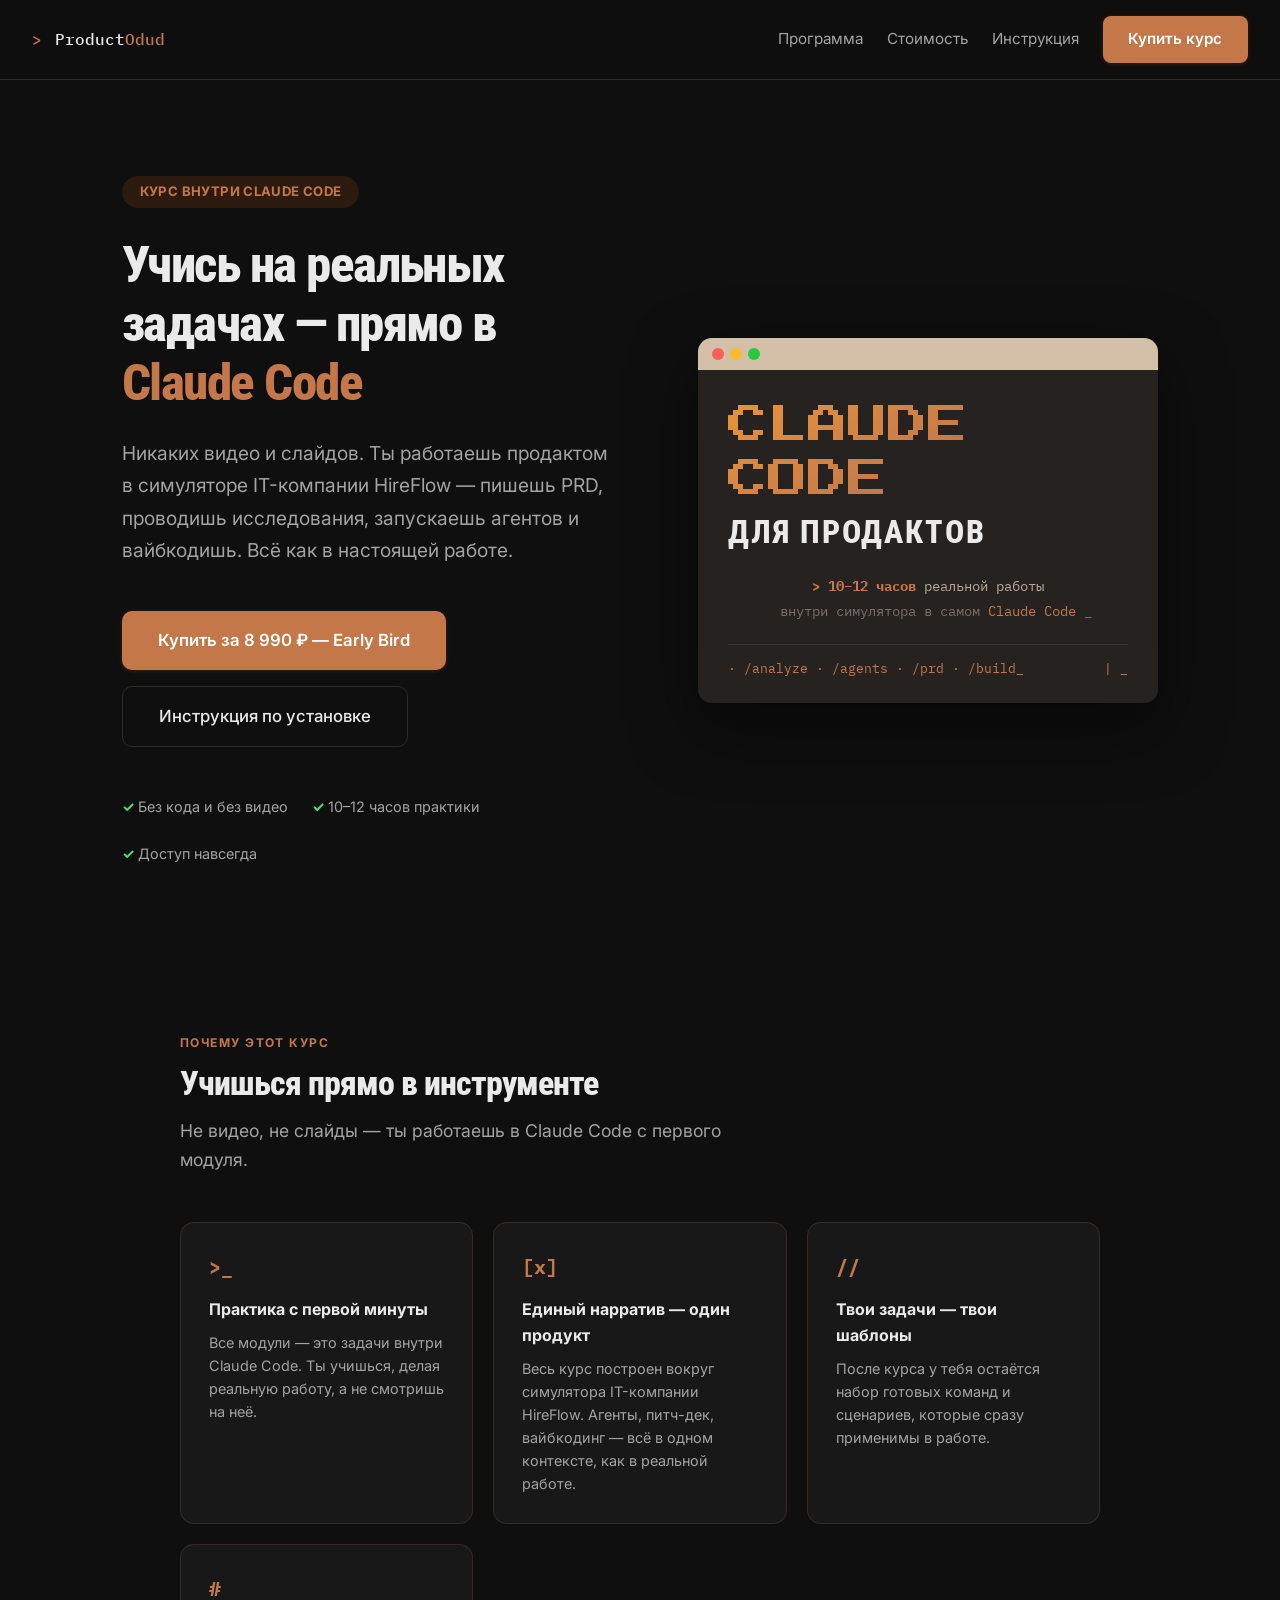
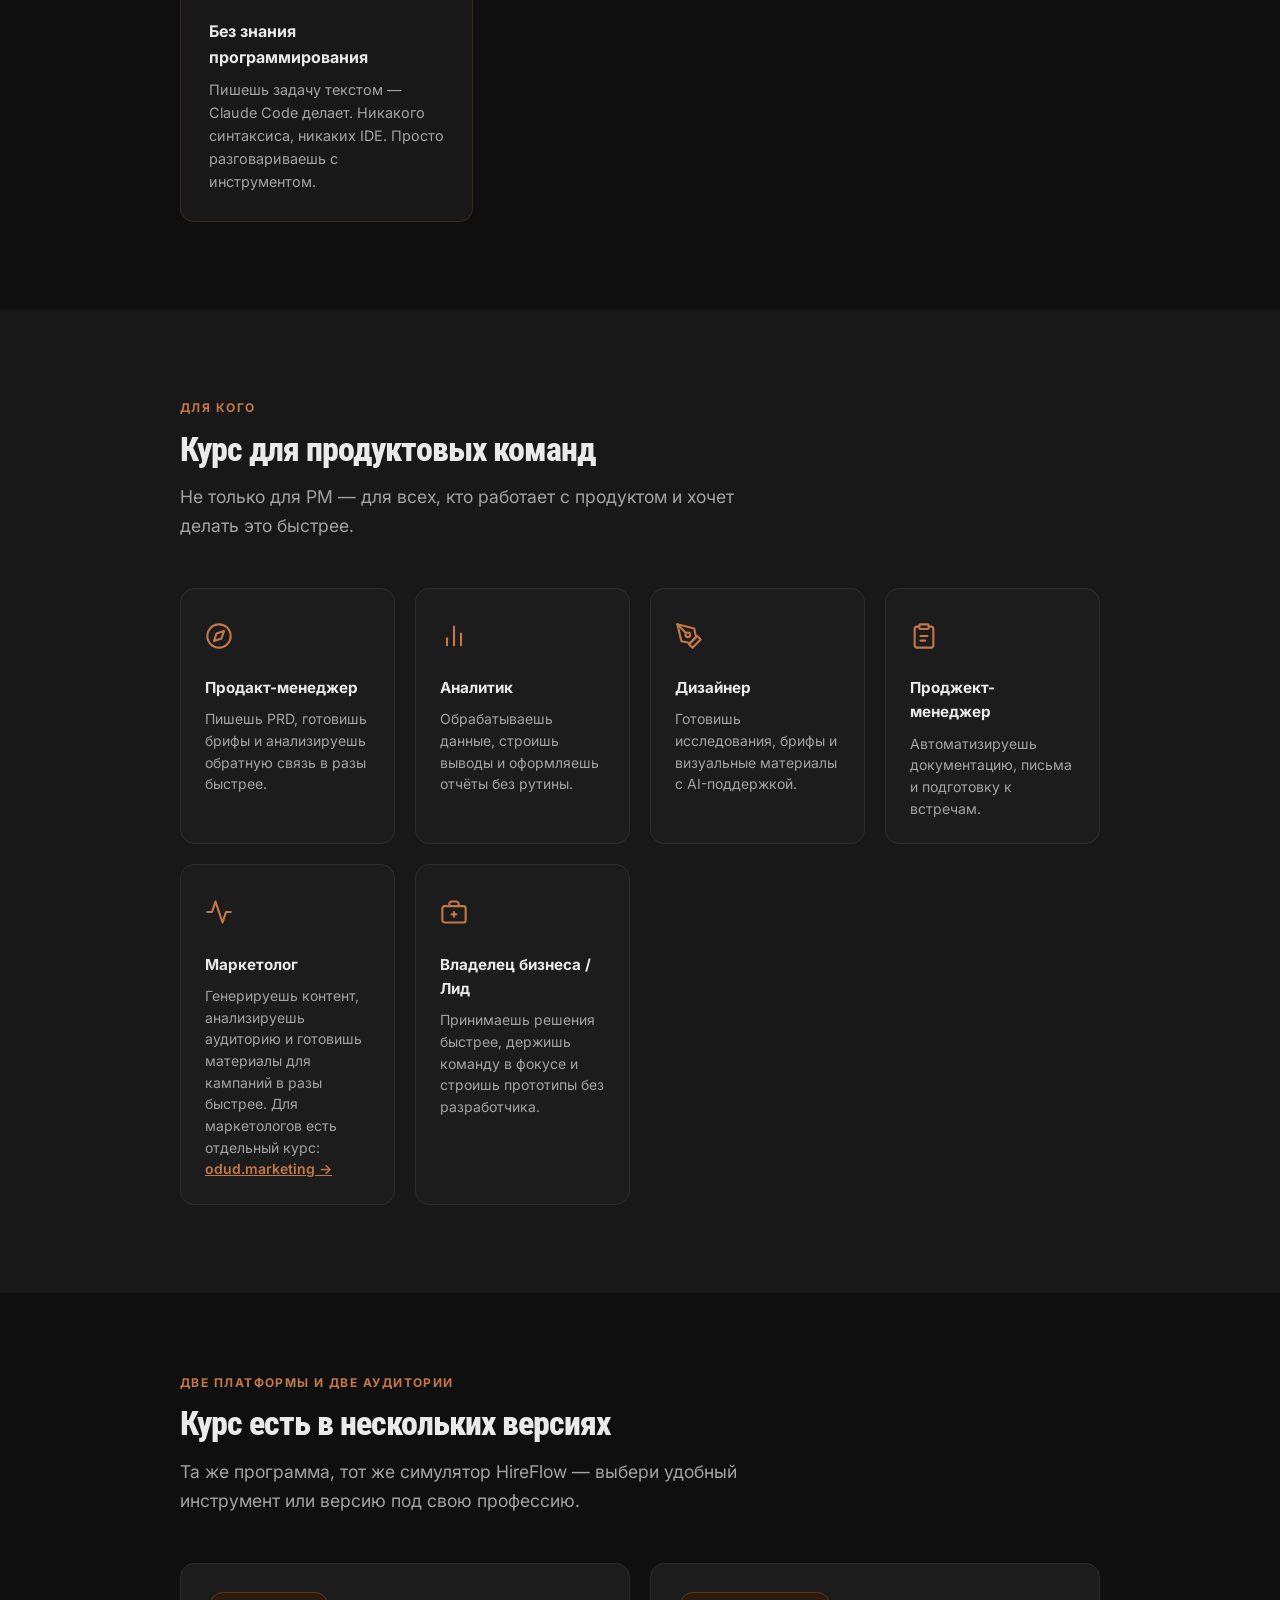
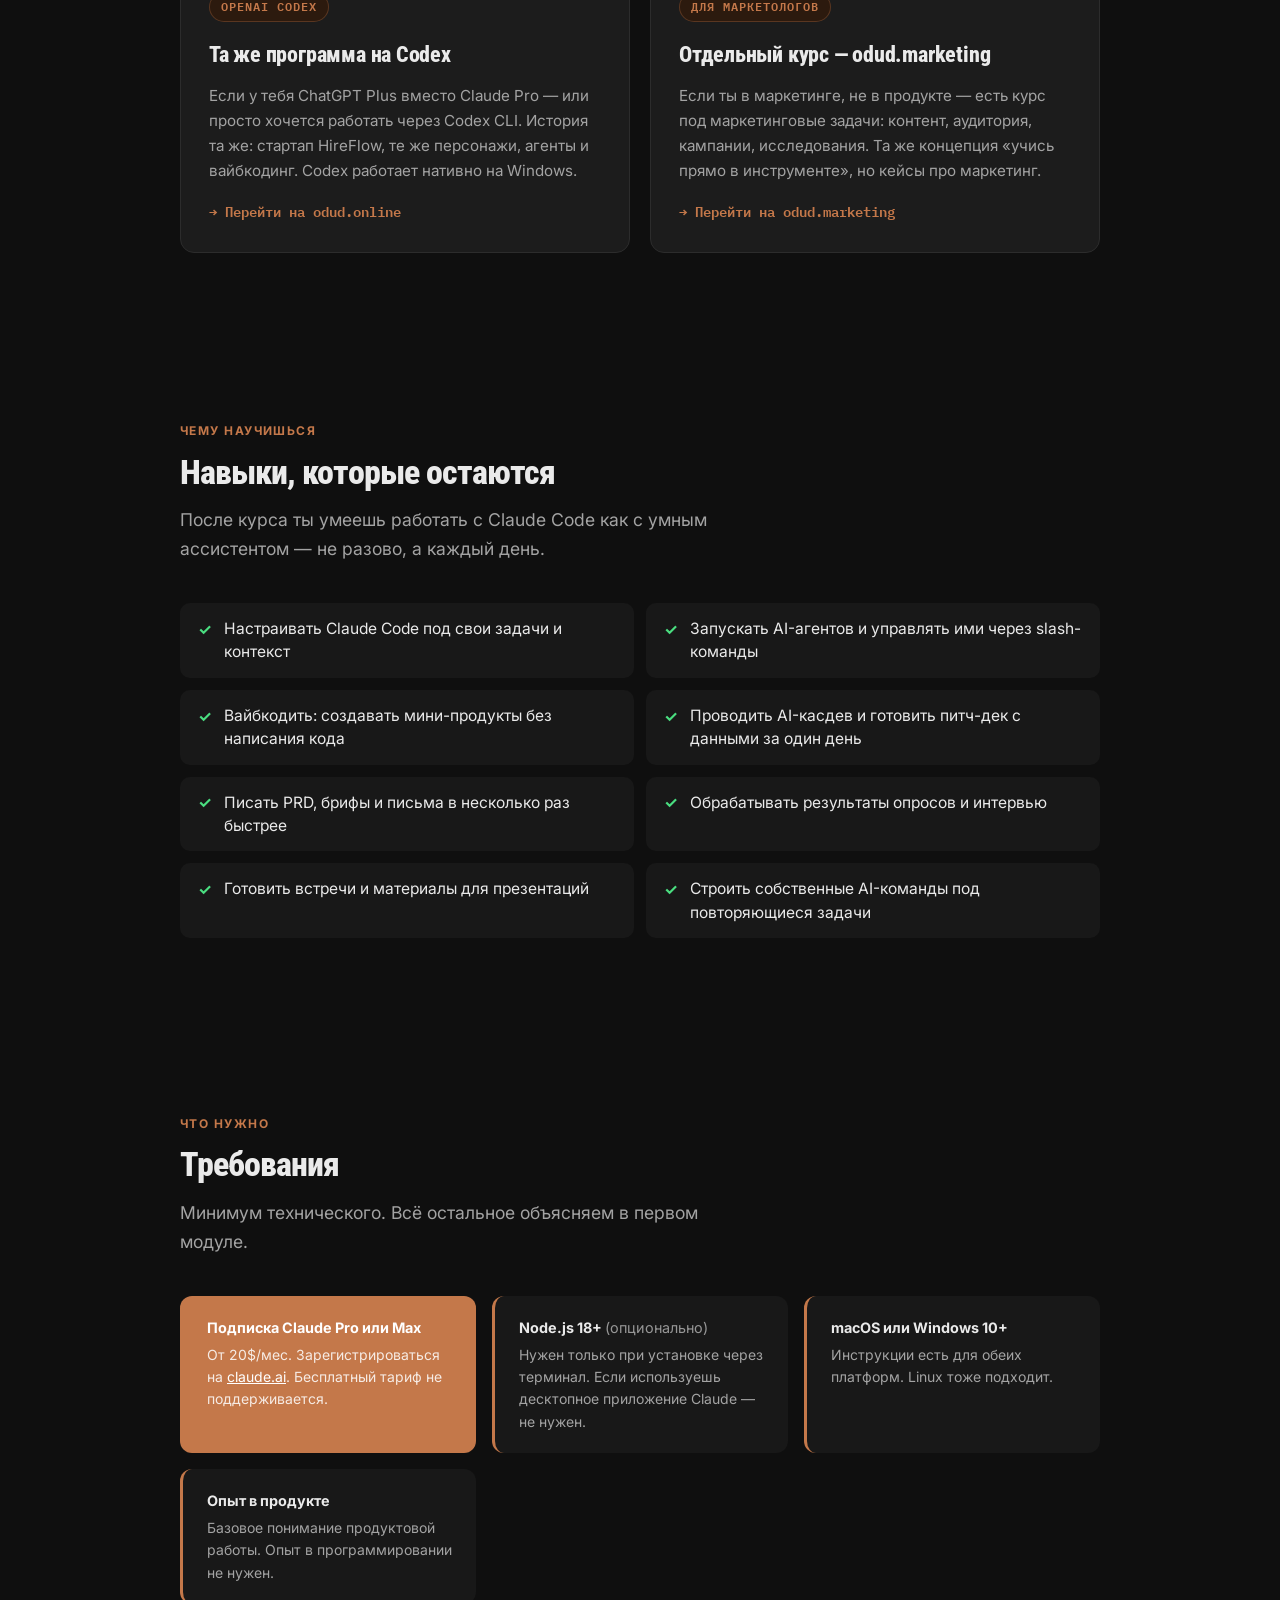
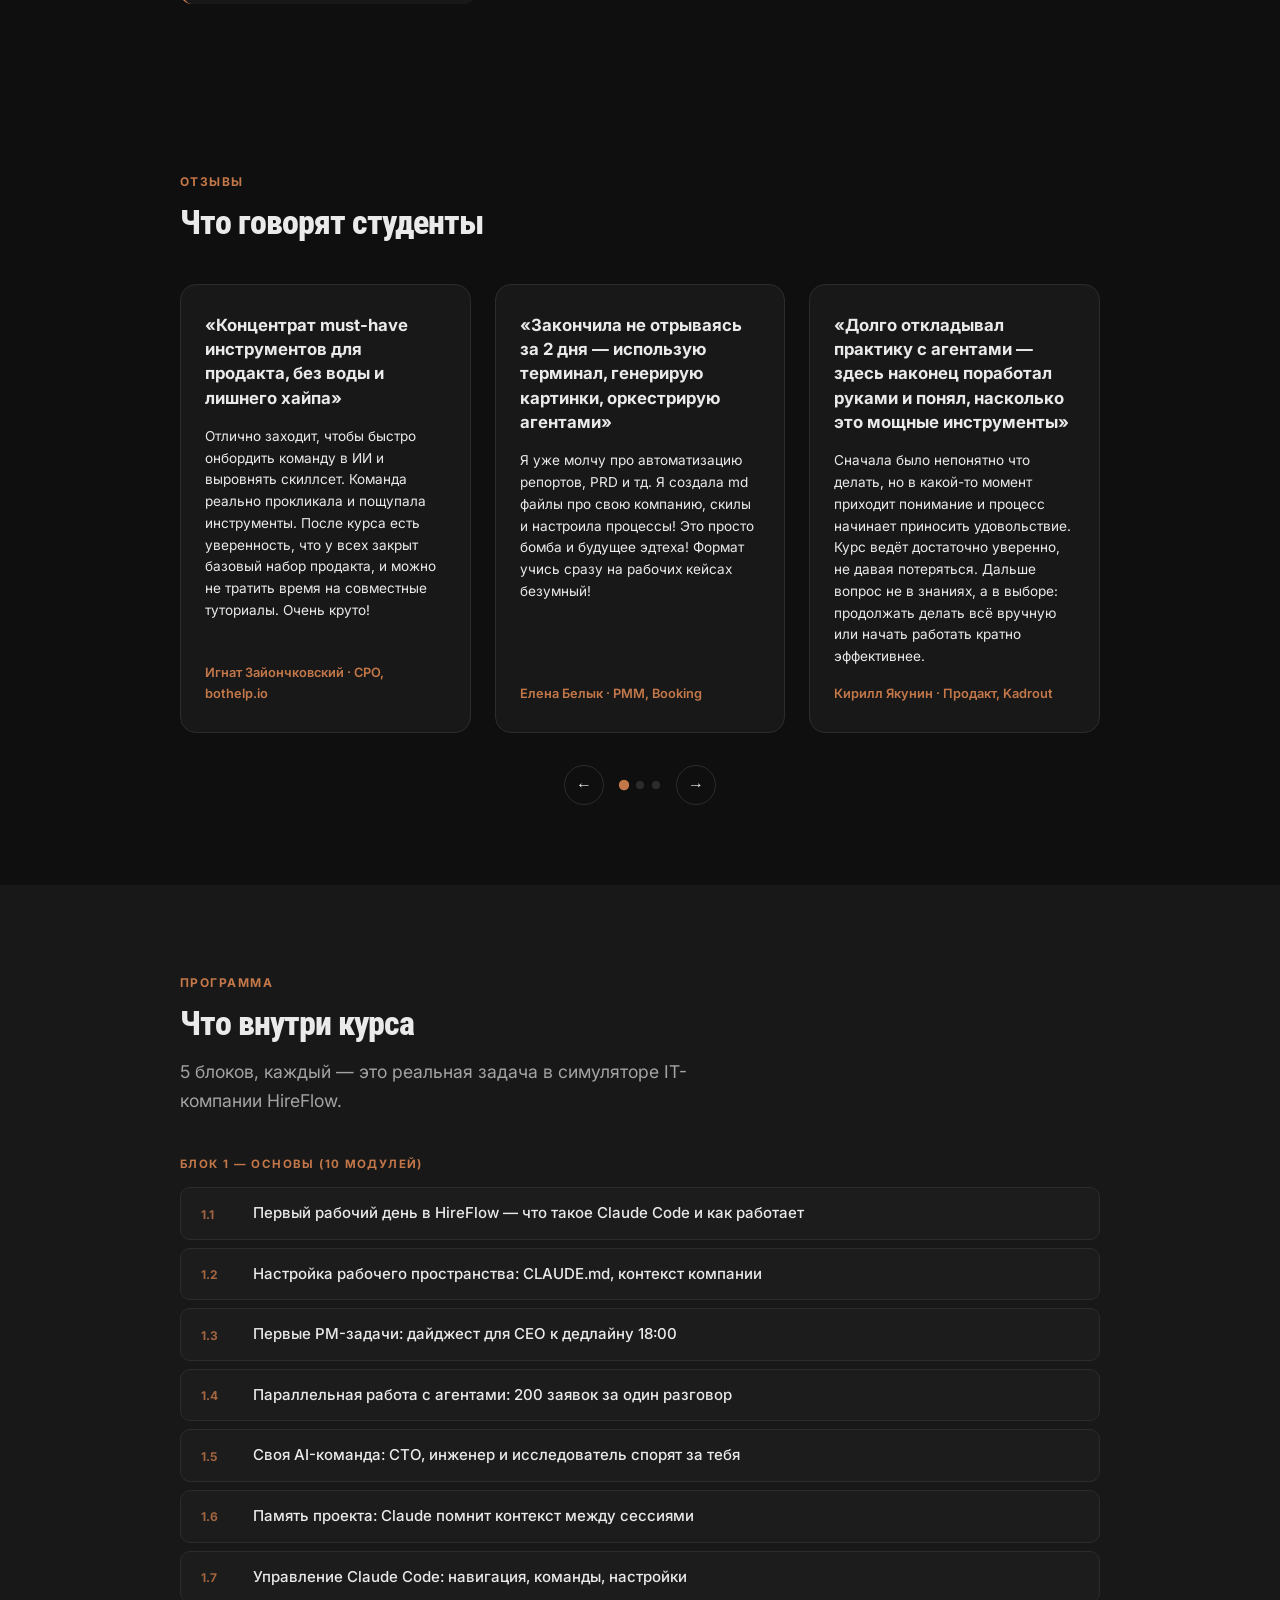
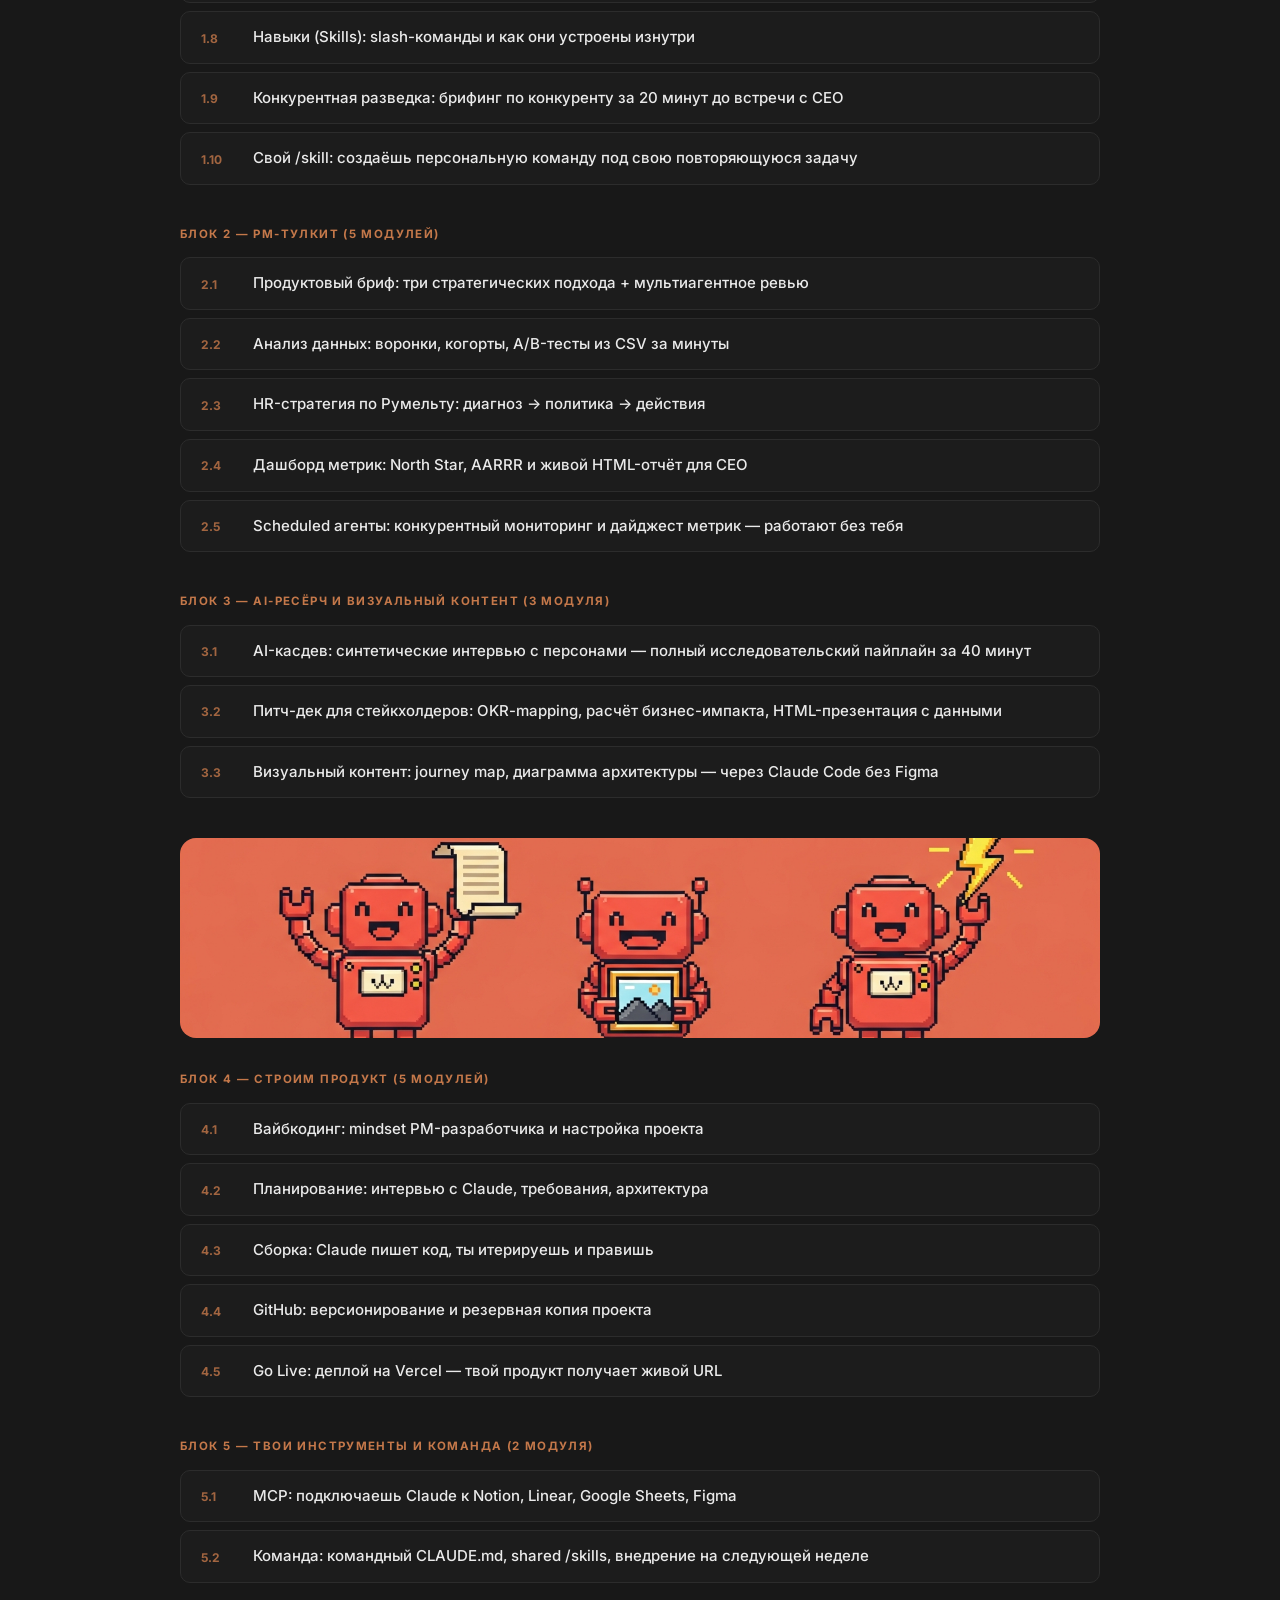
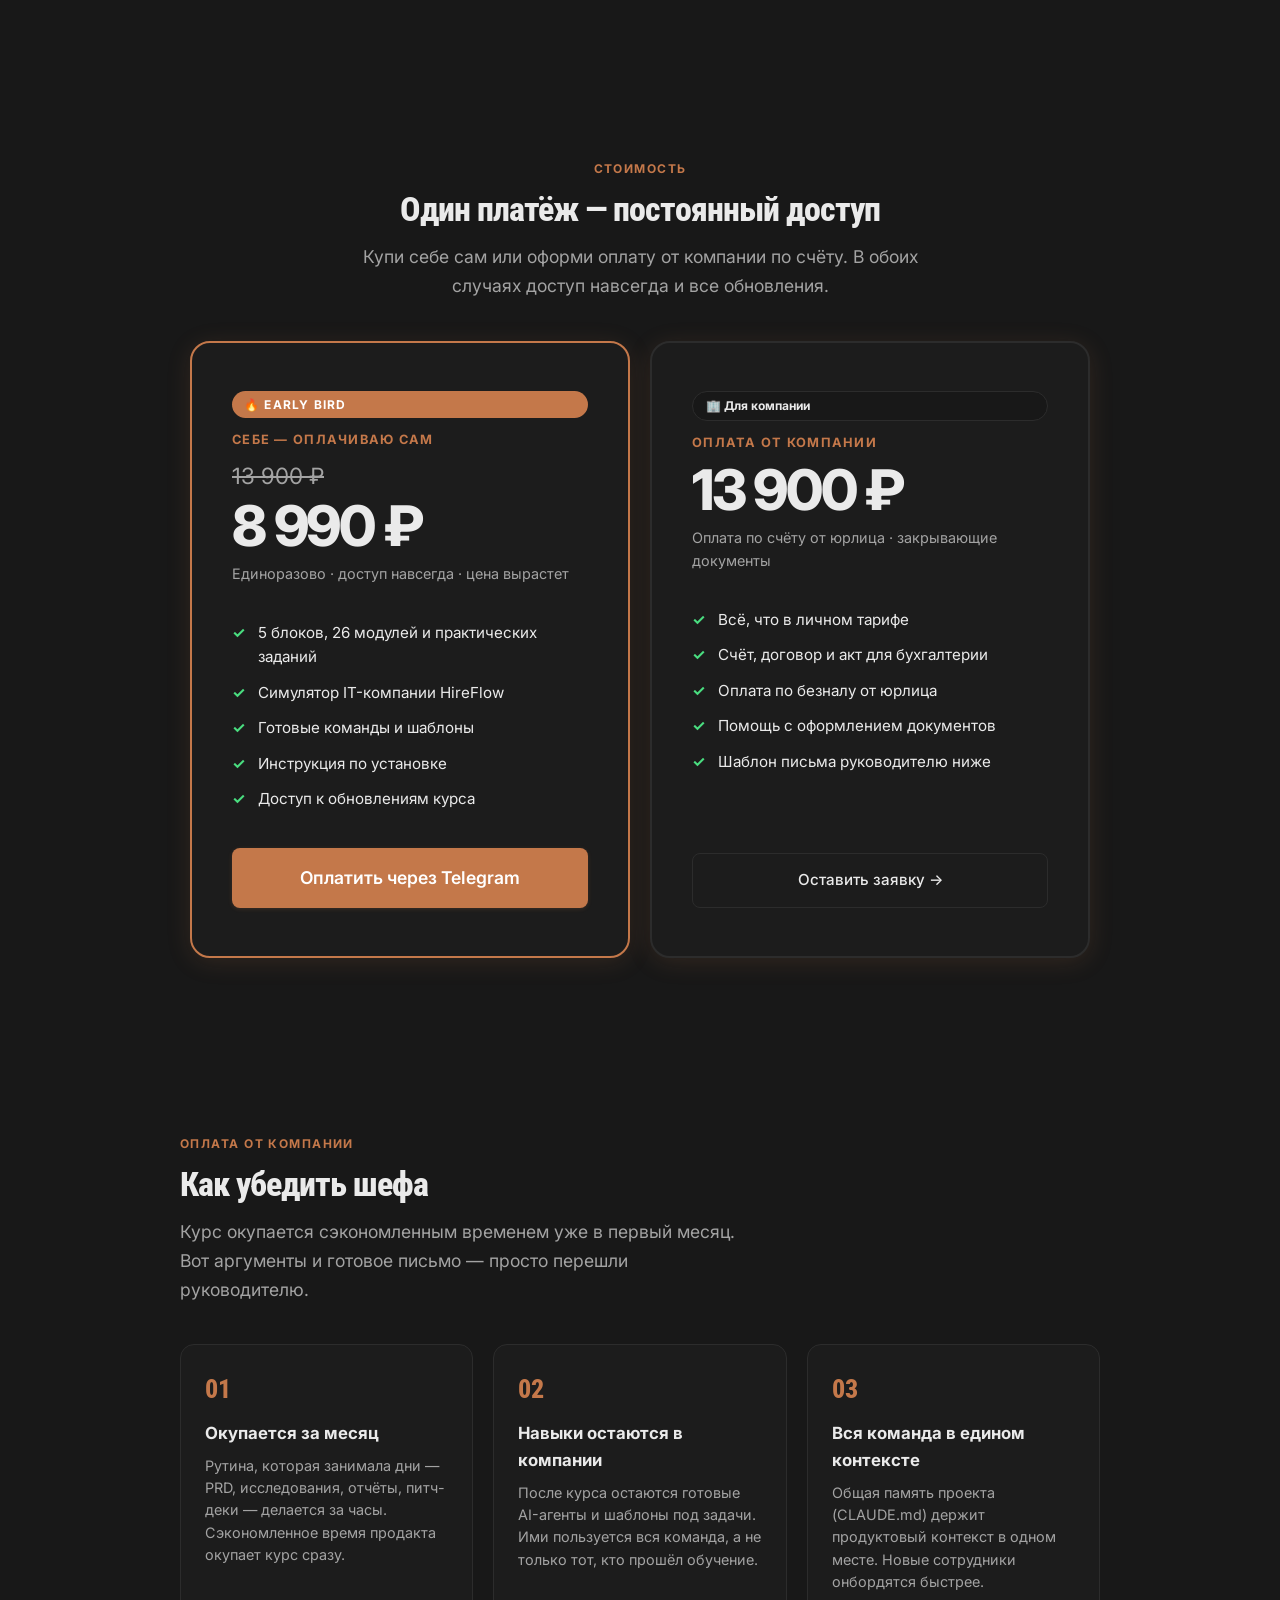
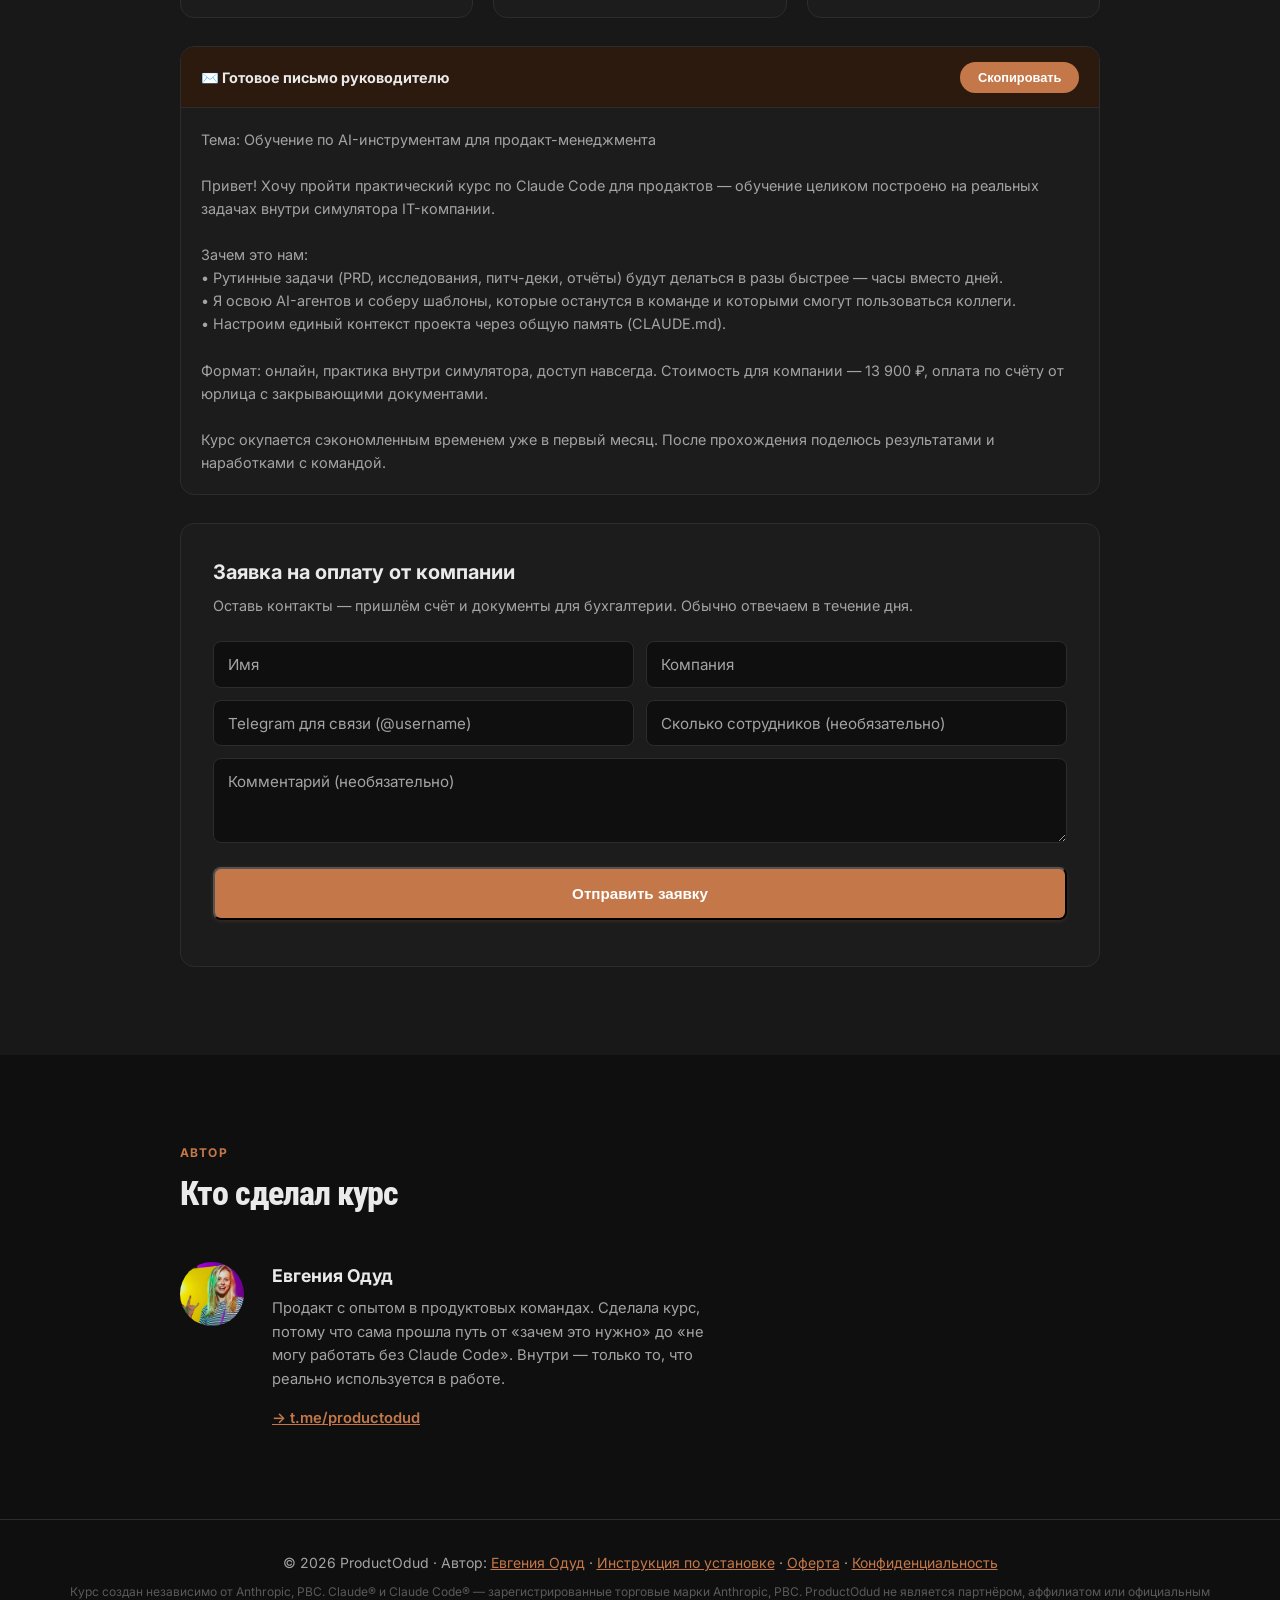
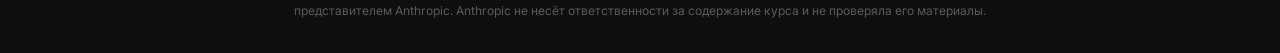
==== commit 4c35e70d: "Form: Telegram contact instead of email, anti-spam, success modal Co-Authored-By: Claude Opus 4.8 (1" ====
--- a/index.html
+++ b/index.html
@@ -436,9 +436,10 @@
       const btn = form.querySelector('button[type=submit]');
       const status = document.getElementById('cfStatus');
       const payload = {
-        name: f.name.value, company: f.company.value, email: f.email.value,
+        name: f.name.value, company: f.company.value, telegram: f.telegram.value,
         count: f.count.value, comment: f.comment.value,
         website: f.website ? f.website.value : '',
+        elapsedMs: Date.now() - (window.__leadFormLoad || 0),
         source: location.hostname, page: location.href
       };
       const orig = btn.textContent;
@@ -448,17 +449,20 @@
         const r = await fetch('/api/lead', { method: 'POST', headers: { 'Content-Type': 'application/json' }, body: JSON.stringify(payload) });
         if (!r.ok) throw new Error('bad');
         form.reset();
-        btn.textContent = 'Заявка отправлена ✓';
-        if (status) status.textContent = 'Спасибо! Свяжемся с тобой в течение дня.';
+        btn.disabled = false; btn.textContent = orig;
+        showLeadModal();
         if (window.ym) ym(108214180, 'reachGoal', 'company_request');
       } catch (e) {
-        const body = 'Имя: ' + payload.name + '\nКомпания: ' + payload.company + '\nEmail: ' + payload.email +
+        const body = 'Имя: ' + payload.name + '\nКомпания: ' + payload.company + '\nTelegram: ' + payload.telegram +
           '\nСотрудников: ' + (payload.count || '—') + '\nКомментарий: ' + (payload.comment || '—');
         window.location.href = 'mailto:pan9854273985@gmail.com?subject=' + encodeURIComponent('Заявка на оплату курса от компании') + '&body=' + encodeURIComponent(body);
         btn.disabled = false; btn.textContent = orig;
       }
       return false;
     }
+    window.__leadFormLoad = Date.now();
+    function showLeadModal() { var m = document.getElementById('leadModal'); if (m) m.hidden = false; }
+    function closeLeadModal() { var m = document.getElementById('leadModal'); if (m) m.hidden = true; }
 
     (function() {
       const pages = document.querySelectorAll('.review-page');
@@ -728,7 +732,7 @@
             <input type="text" name="company" placeholder="Компания" required />
           </div>
           <div class="cf-row">
-            <input type="email" name="email" placeholder="Email для счёта" required />
+            <input type="text" name="telegram" placeholder="Telegram для связи (@username)" required />
             <input type="text" name="count" placeholder="Сколько сотрудников (необязательно)" />
           </div>
           <textarea name="comment" placeholder="Комментарий (необязательно)" rows="3"></textarea>
@@ -769,5 +773,15 @@
     <p style="margin-top:0.5rem; font-size:0.75rem; opacity:0.5;">Курс создан независимо от Anthropic, PBC. Claude® и Claude Code® — зарегистрированные торговые марки Anthropic, PBC. ProductOdud не является партнёром, аффилиатом или официальным представителем Anthropic. Anthropic не несёт ответственности за содержание курса и не проверяла его материалы.</p>
   </footer>
 
+  <!-- Success modal -->
+  <div class="lead-modal" id="leadModal" hidden onclick="if(event.target===this)closeLeadModal()">
+    <div class="lead-modal-card">
+      <div class="lead-modal-icon">✅</div>
+      <h3>Заявка отправлена!</h3>
+      <p>Спасибо! Свяжемся с тобой в течение дня в Telegram.</p>
+      <button class="lead-modal-close" onclick="closeLeadModal()">Хорошо</button>
+    </div>
+  </div>
+
 </body>
 </html>
--- a/styles.css
+++ b/styles.css
@@ -1260,3 +1260,15 @@
   .boss-grid { grid-template-columns: 1fr; }
   .company-form .cf-row { grid-template-columns: 1fr; }
 }
+
+/* ── Lead success modal ── */
+.lead-modal { position: fixed; inset: 0; z-index: 1000; background: rgba(0,0,0,0.6); backdrop-filter: blur(4px); display: flex; align-items: center; justify-content: center; padding: 24px; animation: lm-fade 0.2s ease; }
+.lead-modal[hidden] { display: none; }
+@keyframes lm-fade { from { opacity: 0; } to { opacity: 1; } }
+.lead-modal-card { background: var(--card-bg); border: 1px solid var(--border); border-radius: 16px; padding: 40px 34px; max-width: 400px; width: 100%; text-align: center; box-shadow: 0 24px 60px rgba(0,0,0,0.5); animation: lm-pop 0.25s ease; }
+@keyframes lm-pop { from { transform: translateY(12px) scale(0.97); opacity: 0; } to { transform: none; opacity: 1; } }
+.lead-modal-icon { width: 64px; height: 64px; margin: 0 auto 18px; border-radius: 50%; background: var(--accent-light); display: flex; align-items: center; justify-content: center; font-size: 30px; }
+.lead-modal-card h3 { font-size: 1.4rem; font-weight: 800; margin-bottom: 0.6rem; color: var(--text); font-family: 'Roboto Condensed', sans-serif; }
+.lead-modal-card p { font-size: 0.95rem; color: var(--text-secondary); line-height: 1.5; margin-bottom: 1.5rem; }
+.lead-modal-close { background: var(--accent); color: #fff; border: none; border-radius: 100px; padding: 0.8rem 2rem; font-family: inherit; font-weight: 700; font-size: 0.95rem; cursor: pointer; transition: background 0.2s; }
+.lead-modal-close:hover { background: var(--accent-hover); }
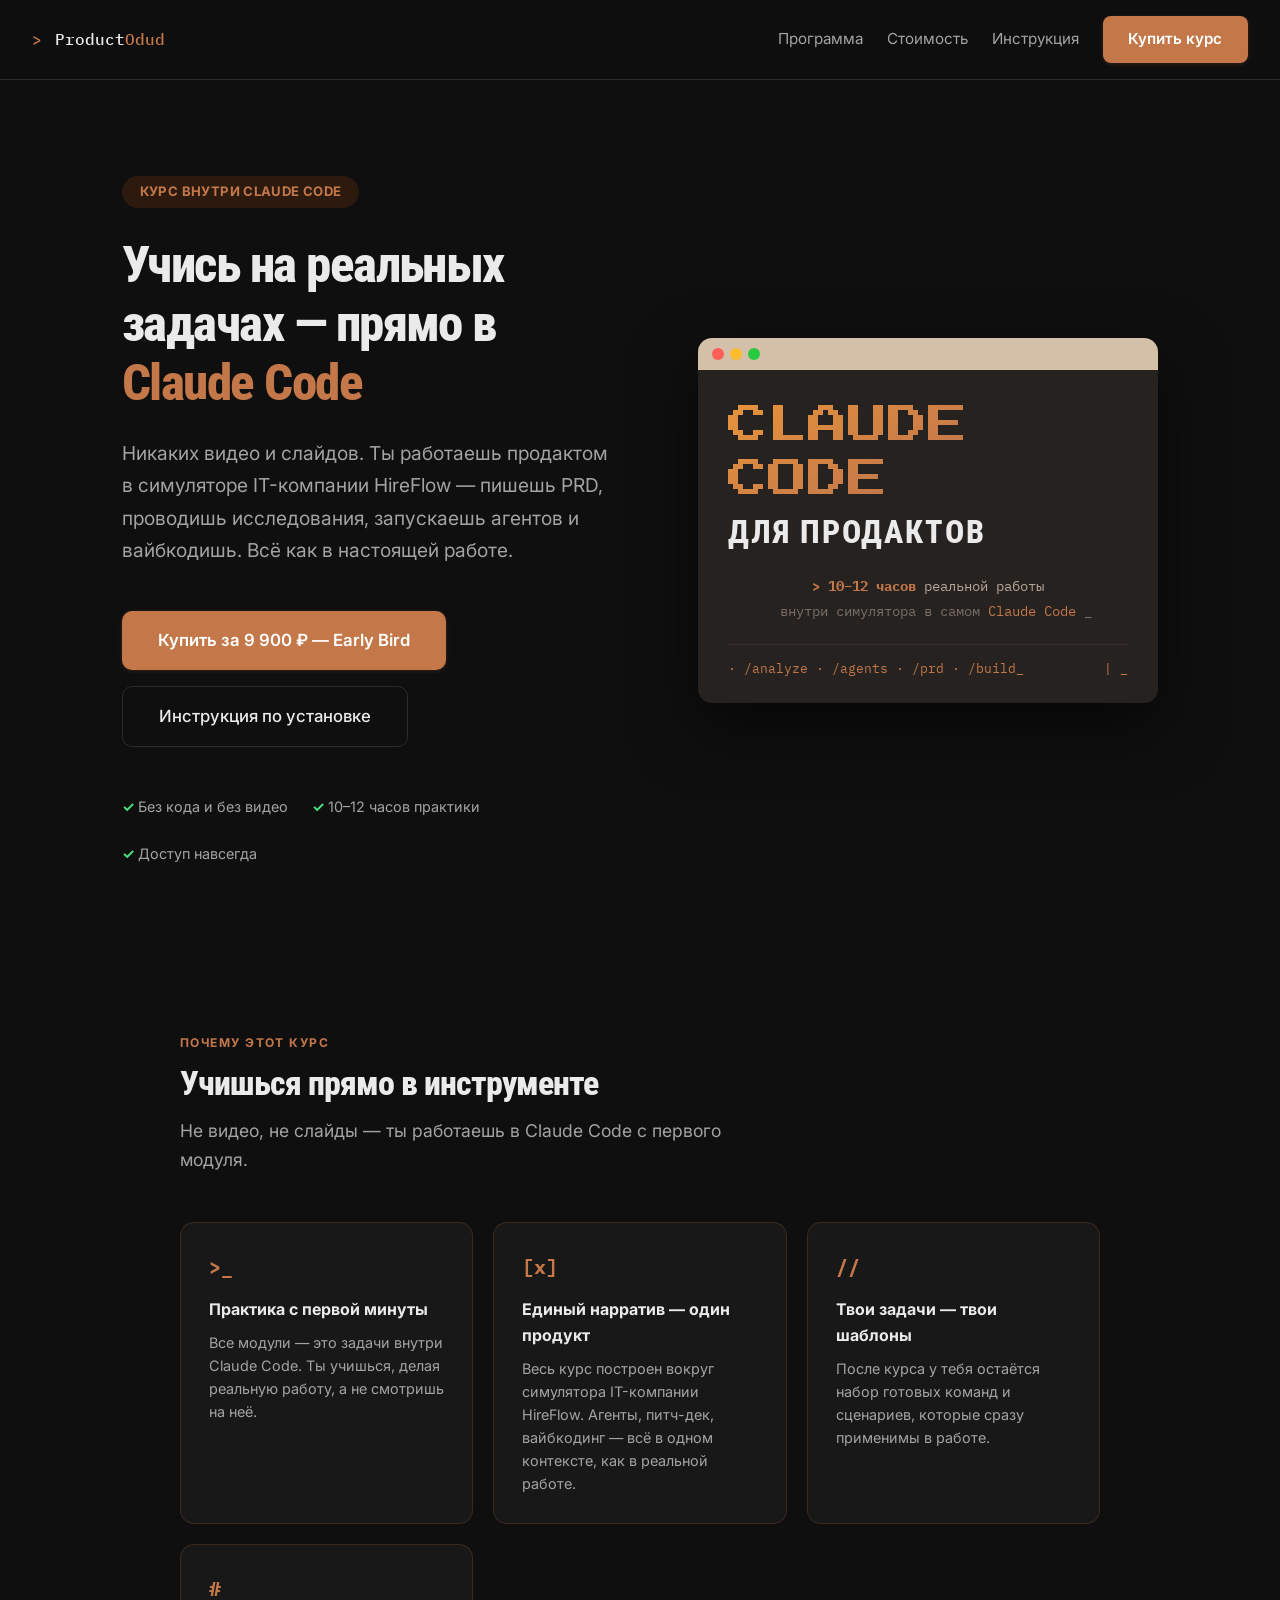
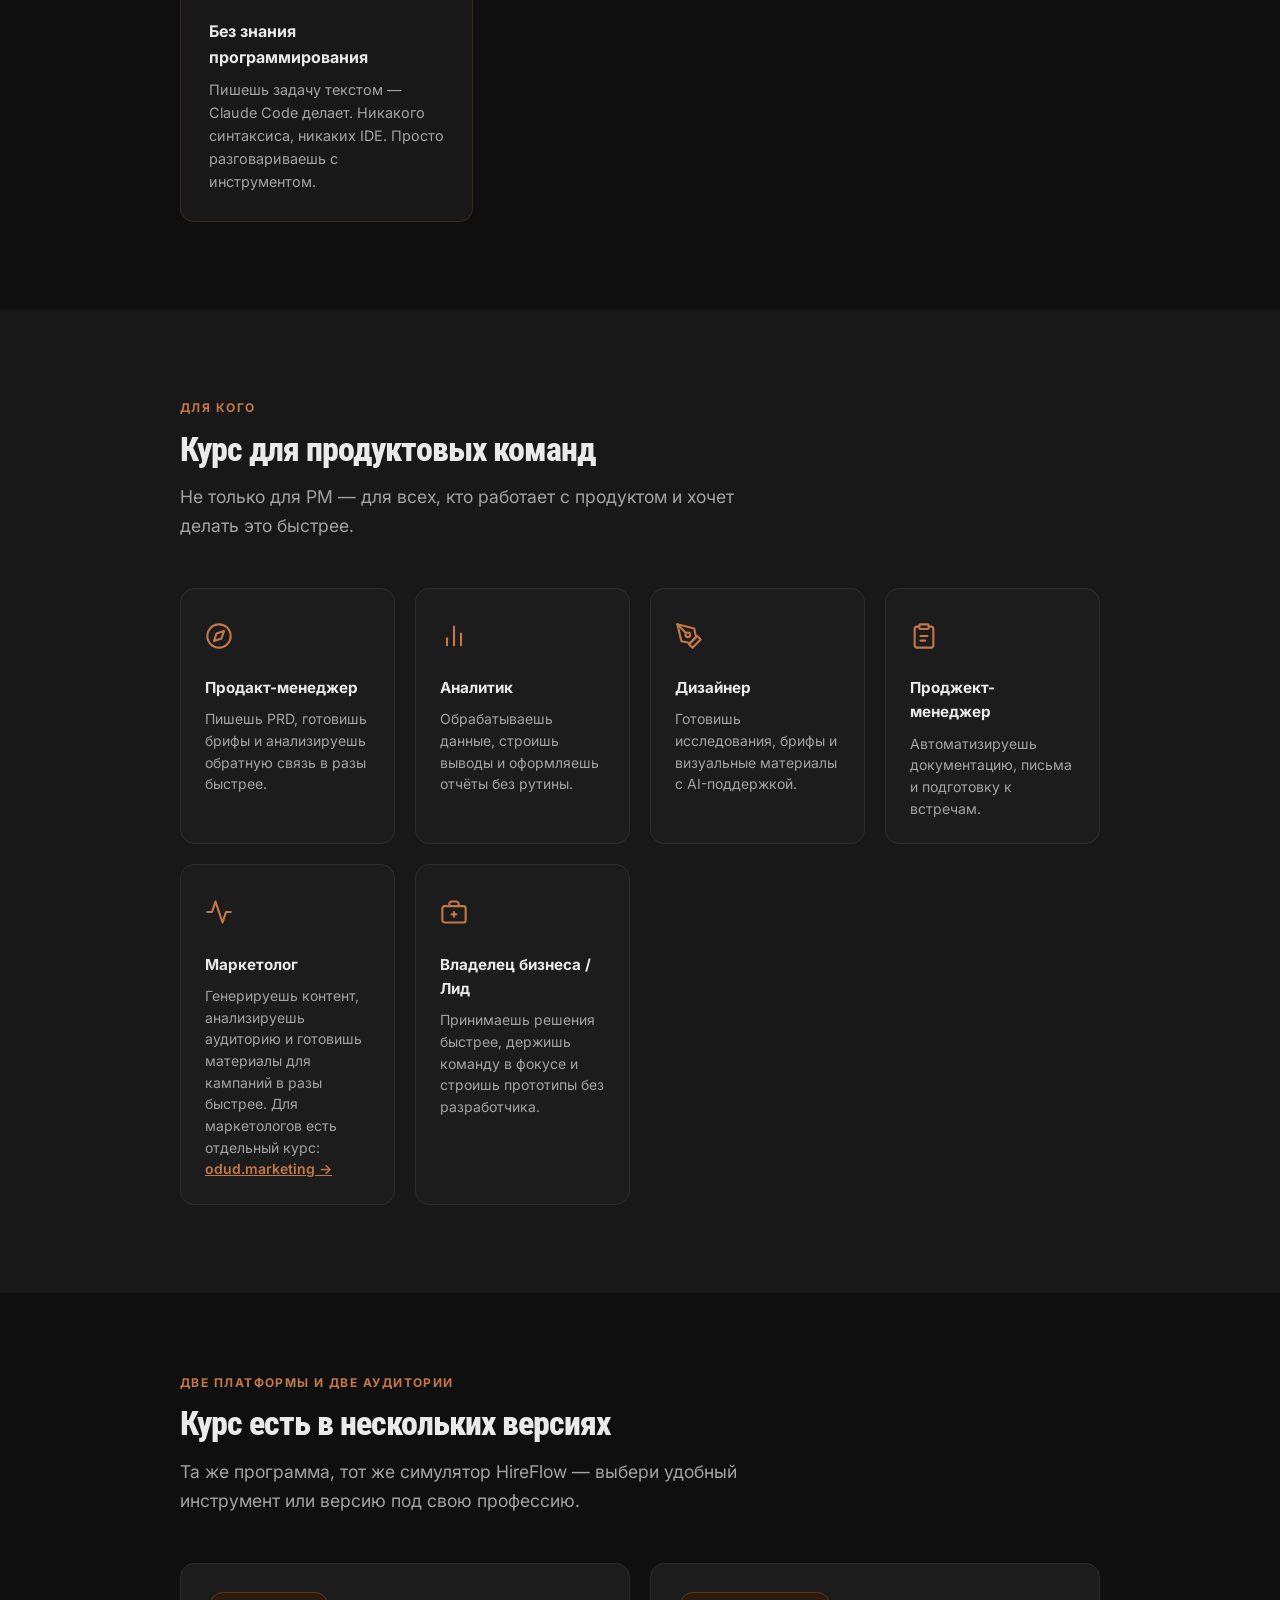
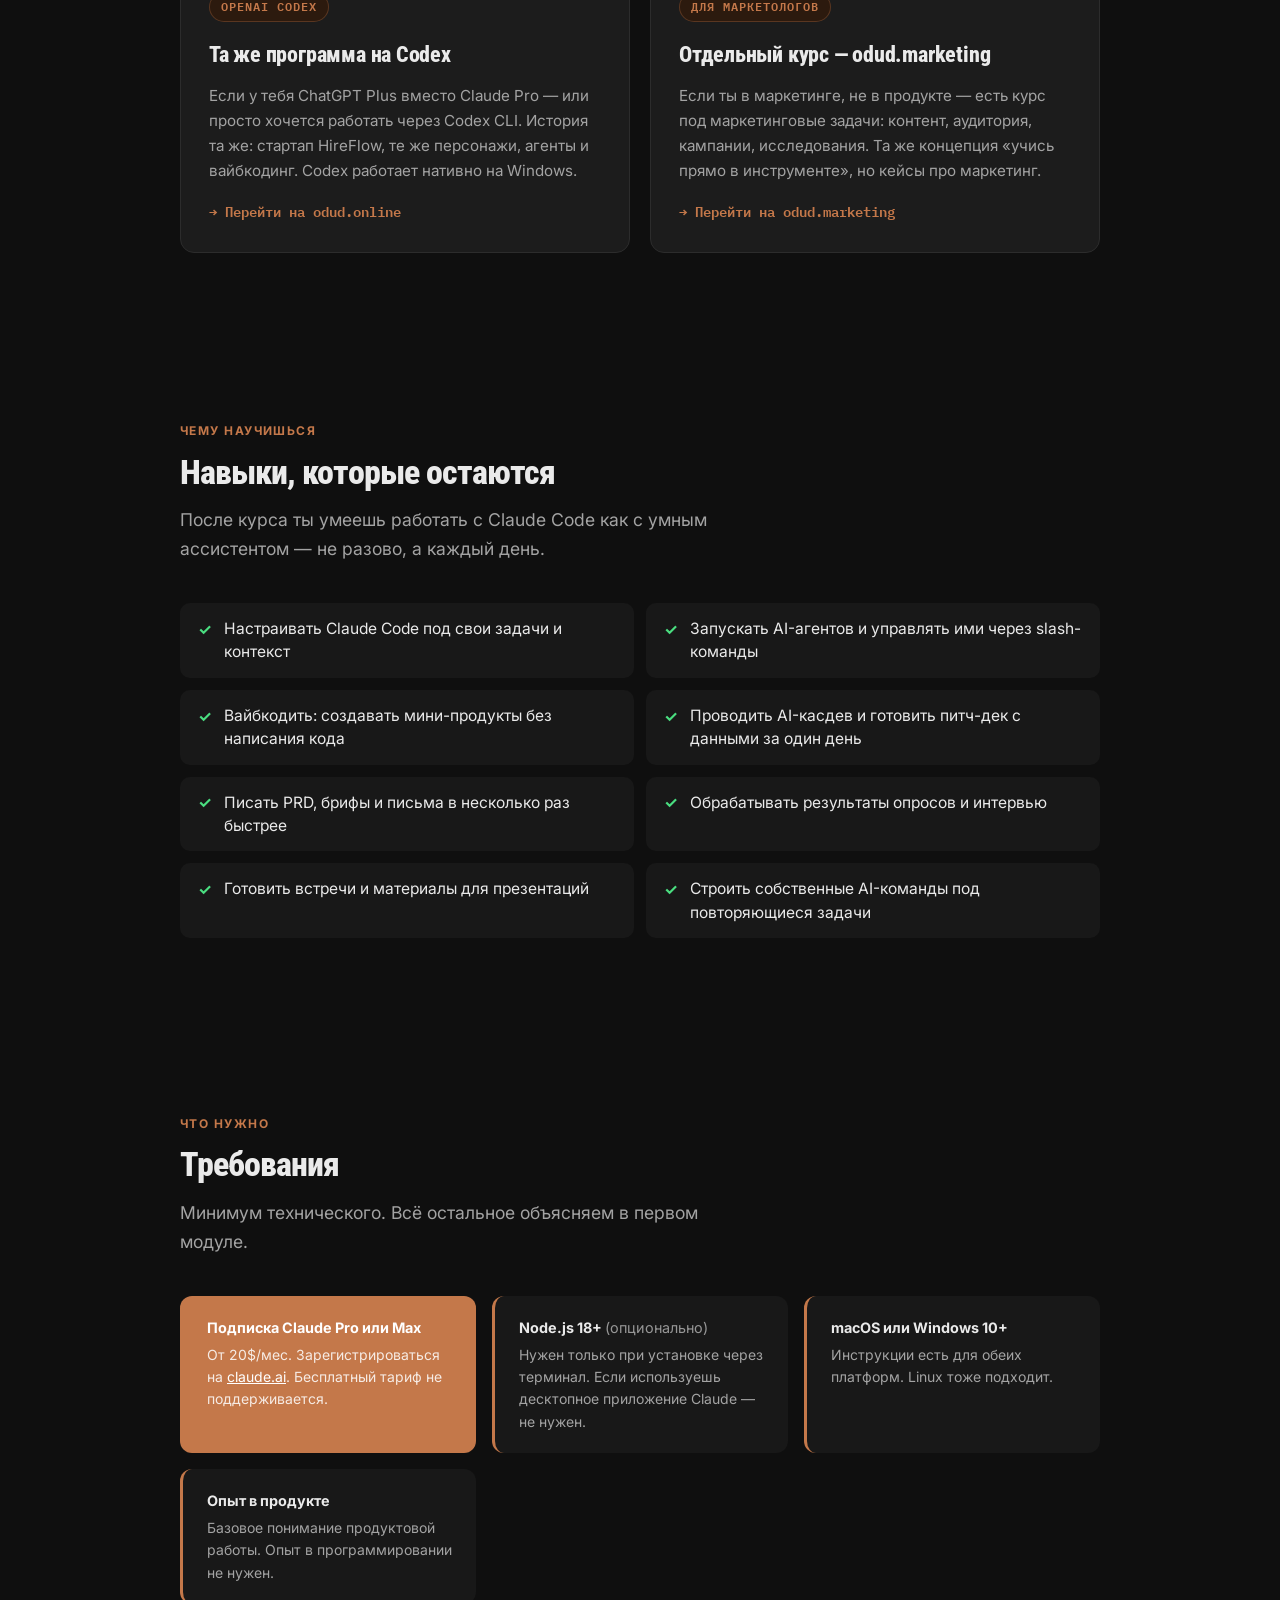
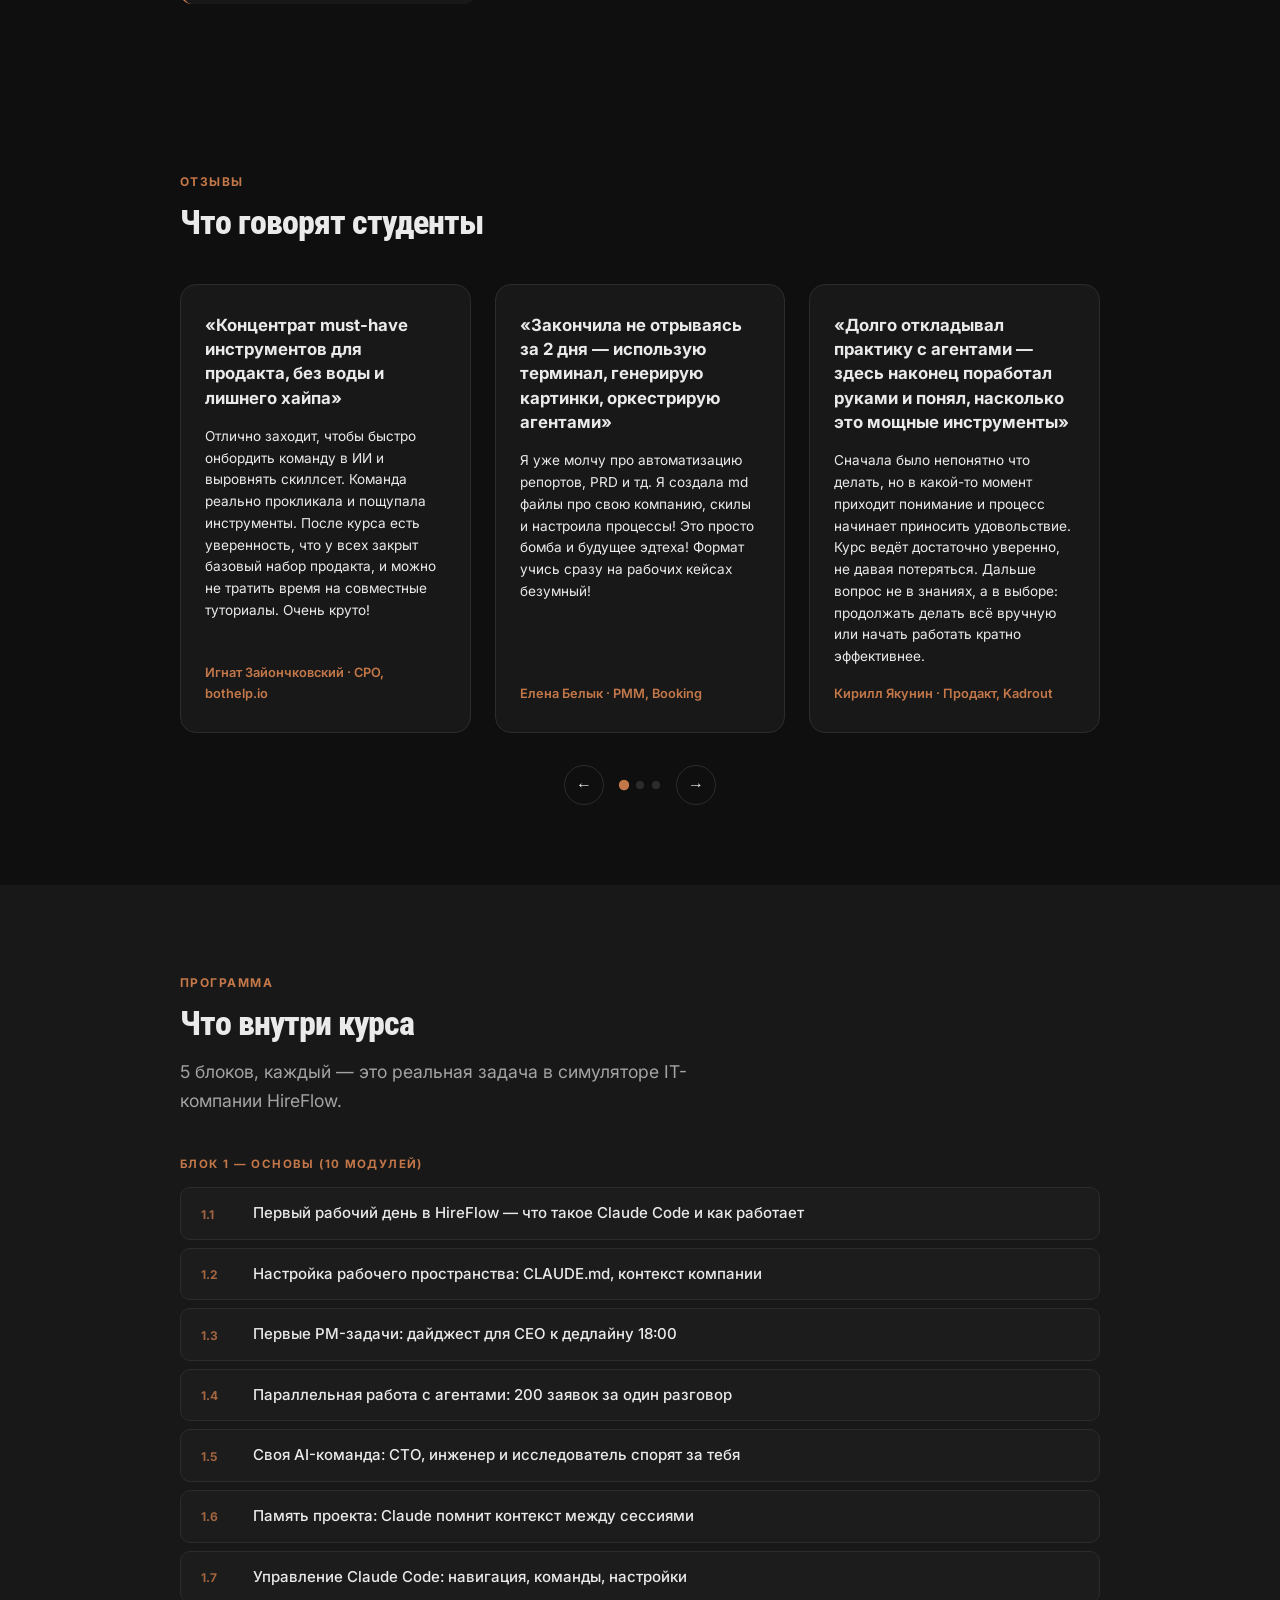
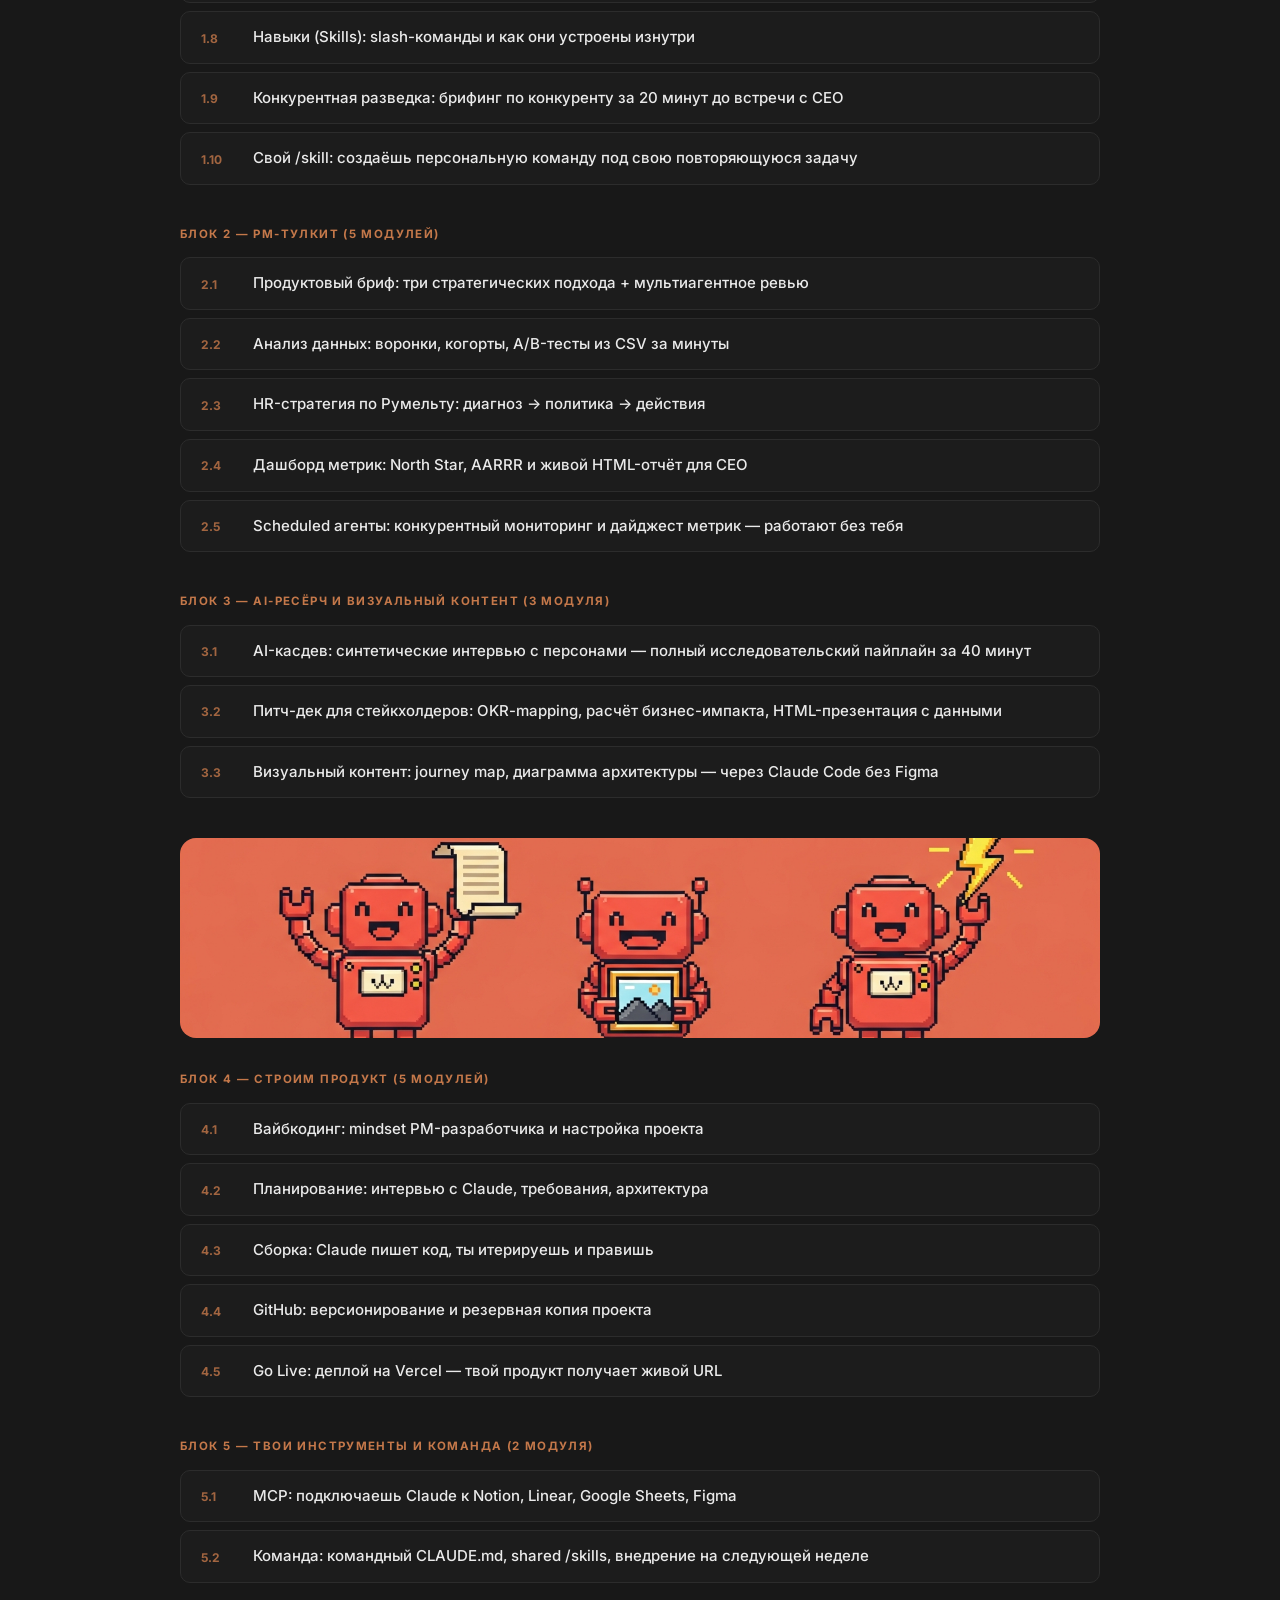
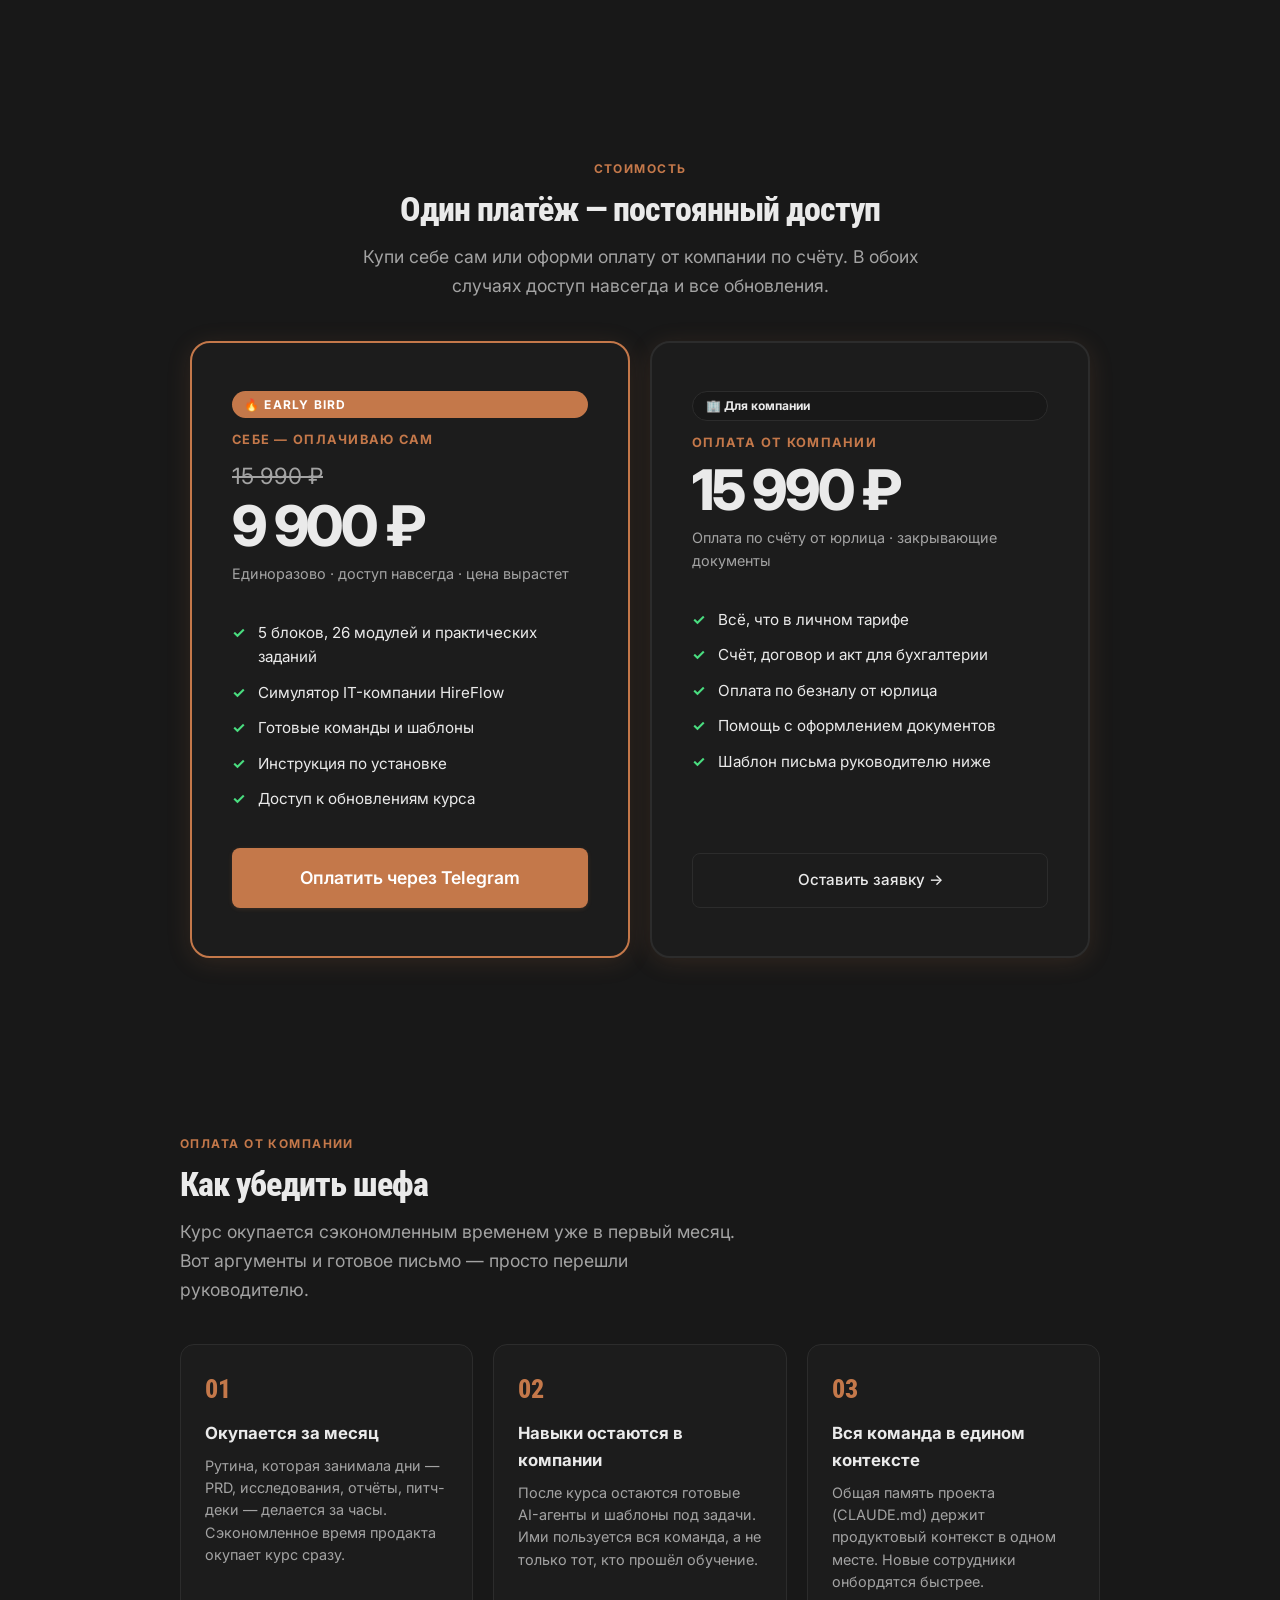
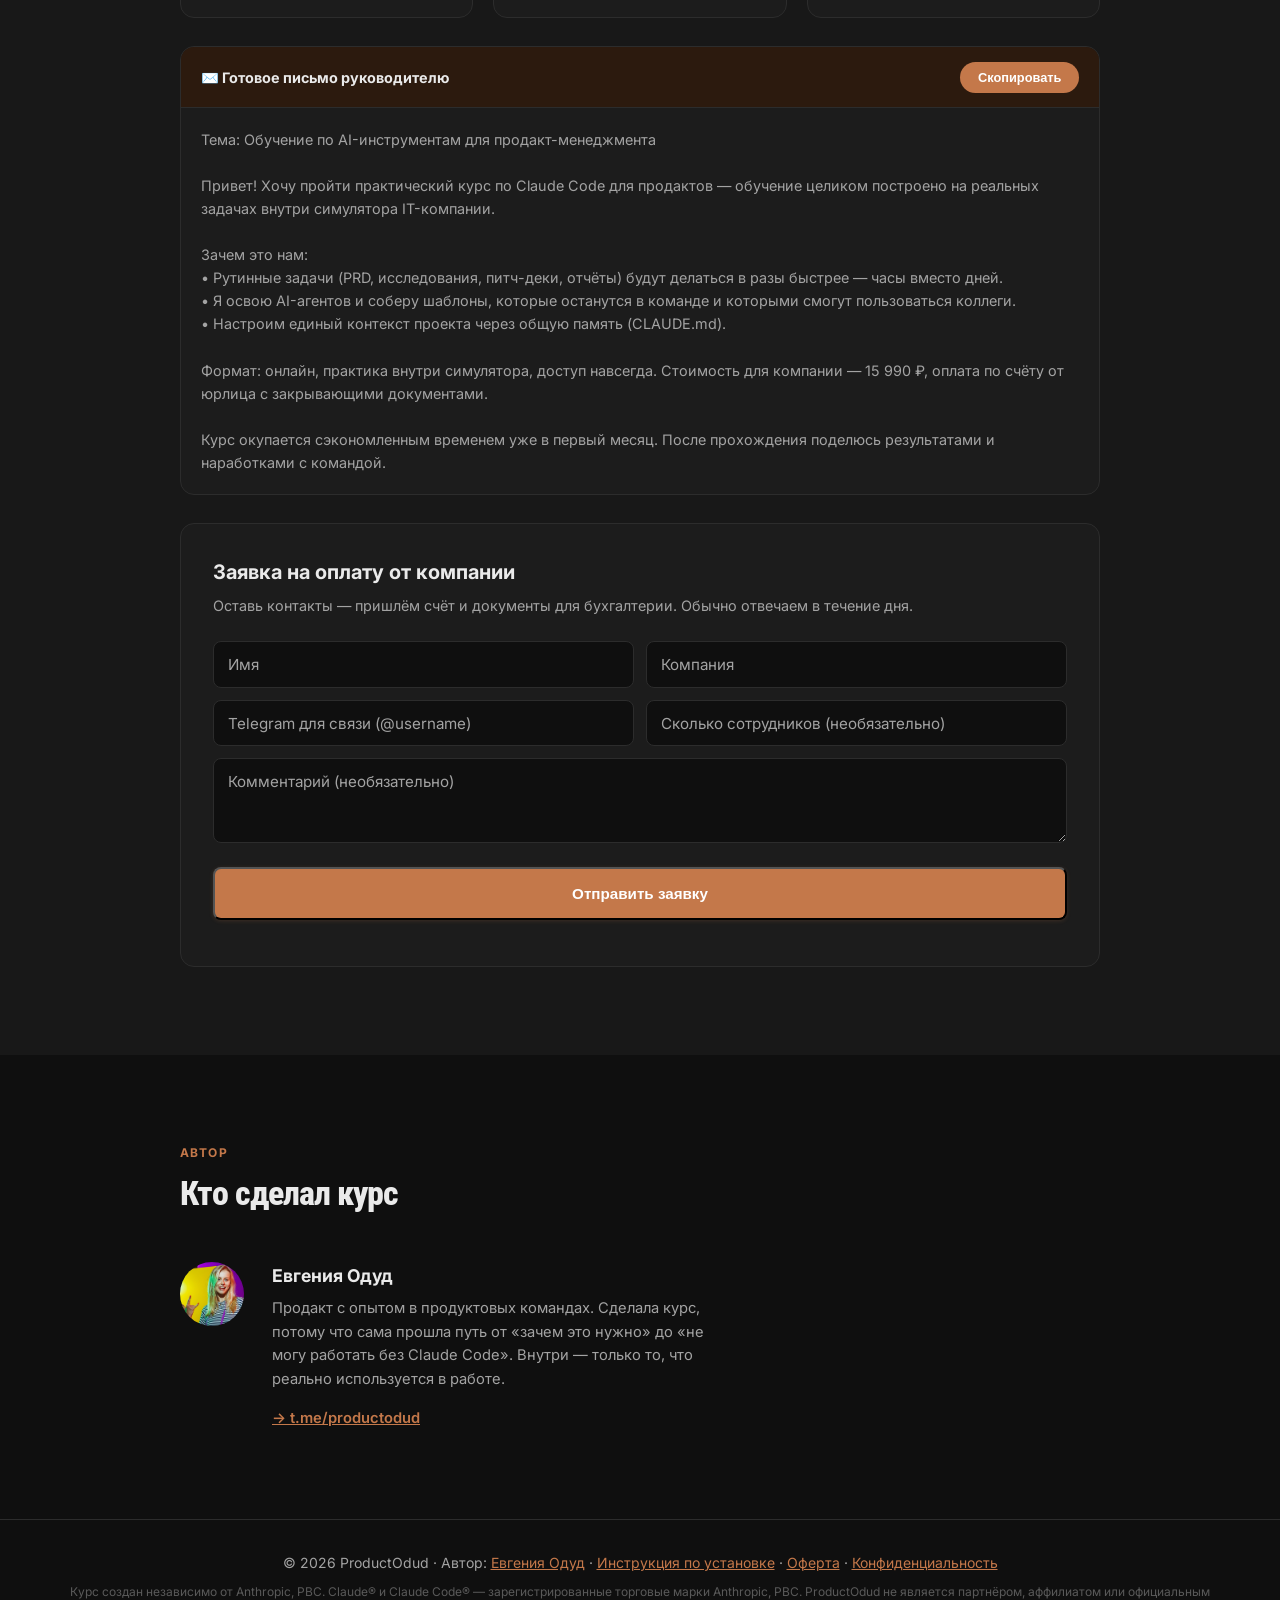
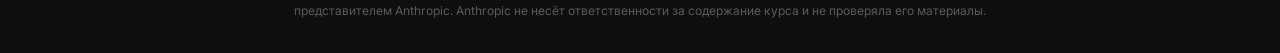
==== commit ce148374: "Pricing update: personal 9 900 ₽, company 15 990 ₽ Co-Authored-By: Claude Opus 4.8 (1M context) <nor" ====
--- a/index.html
+++ b/index.html
@@ -53,7 +53,7 @@
       </p>
       <div class="hero-ctas">
         <a href="https://telegram.me/tribute/app?startapp=sRcz" onclick="ym(108214180,'reachGoal','onclick')" class="btn-primary btn-large" target="_blank" rel="noopener">
-          Купить за 8 990 ₽ — Early Bird
+          Купить за 9 900 ₽ — Early Bird
         </a>
         <a href="start.html" class="btn-secondary btn-large">Инструкция по установке</a>
       </div>
@@ -646,8 +646,8 @@
         <div class="price-card price-card--personal">
           <div class="price-early-bird">🔥 Early Bird</div>
           <div class="price-label">Себе — оплачиваю сам</div>
-          <div class="price-original">13 900 ₽</div>
-          <div class="price-amount">8 990 ₽</div>
+          <div class="price-original">15 990 ₽</div>
+          <div class="price-amount">9 900 ₽</div>
           <div class="price-note">Единоразово · доступ навсегда · цена вырастет</div>
           <ul class="price-includes">
             <li><span class="check">✓</span> 5 блоков, 26 модулей и практических заданий</li>
@@ -664,7 +664,7 @@
         <div class="price-card price-card--company">
           <div class="price-tag">🏢 Для компании</div>
           <div class="price-label">Оплата от компании</div>
-          <div class="price-amount">13 900 ₽</div>
+          <div class="price-amount">15 990 ₽</div>
           <div class="price-note">Оплата по счёту от юрлица · закрывающие документы</div>
           <ul class="price-includes">
             <li><span class="check">✓</span> Всё, что в личном тарифе</li>
@@ -718,7 +718,7 @@
 • Я освою AI-агентов и соберу шаблоны, которые останутся в команде и которыми смогут пользоваться коллеги.
 • Настроим единый контекст проекта через общую память (CLAUDE.md).
 
-Формат: онлайн, практика внутри симулятора, доступ навсегда. Стоимость для компании — 13 900 ₽, оплата по счёту от юрлица с закрывающими документами.
+Формат: онлайн, практика внутри симулятора, доступ навсегда. Стоимость для компании — 15 990 ₽, оплата по счёту от юрлица с закрывающими документами.
 
 Курс окупается сэкономленным временем уже в первый месяц. После прохождения поделюсь результатами и наработками с командой.</div>
       </div>
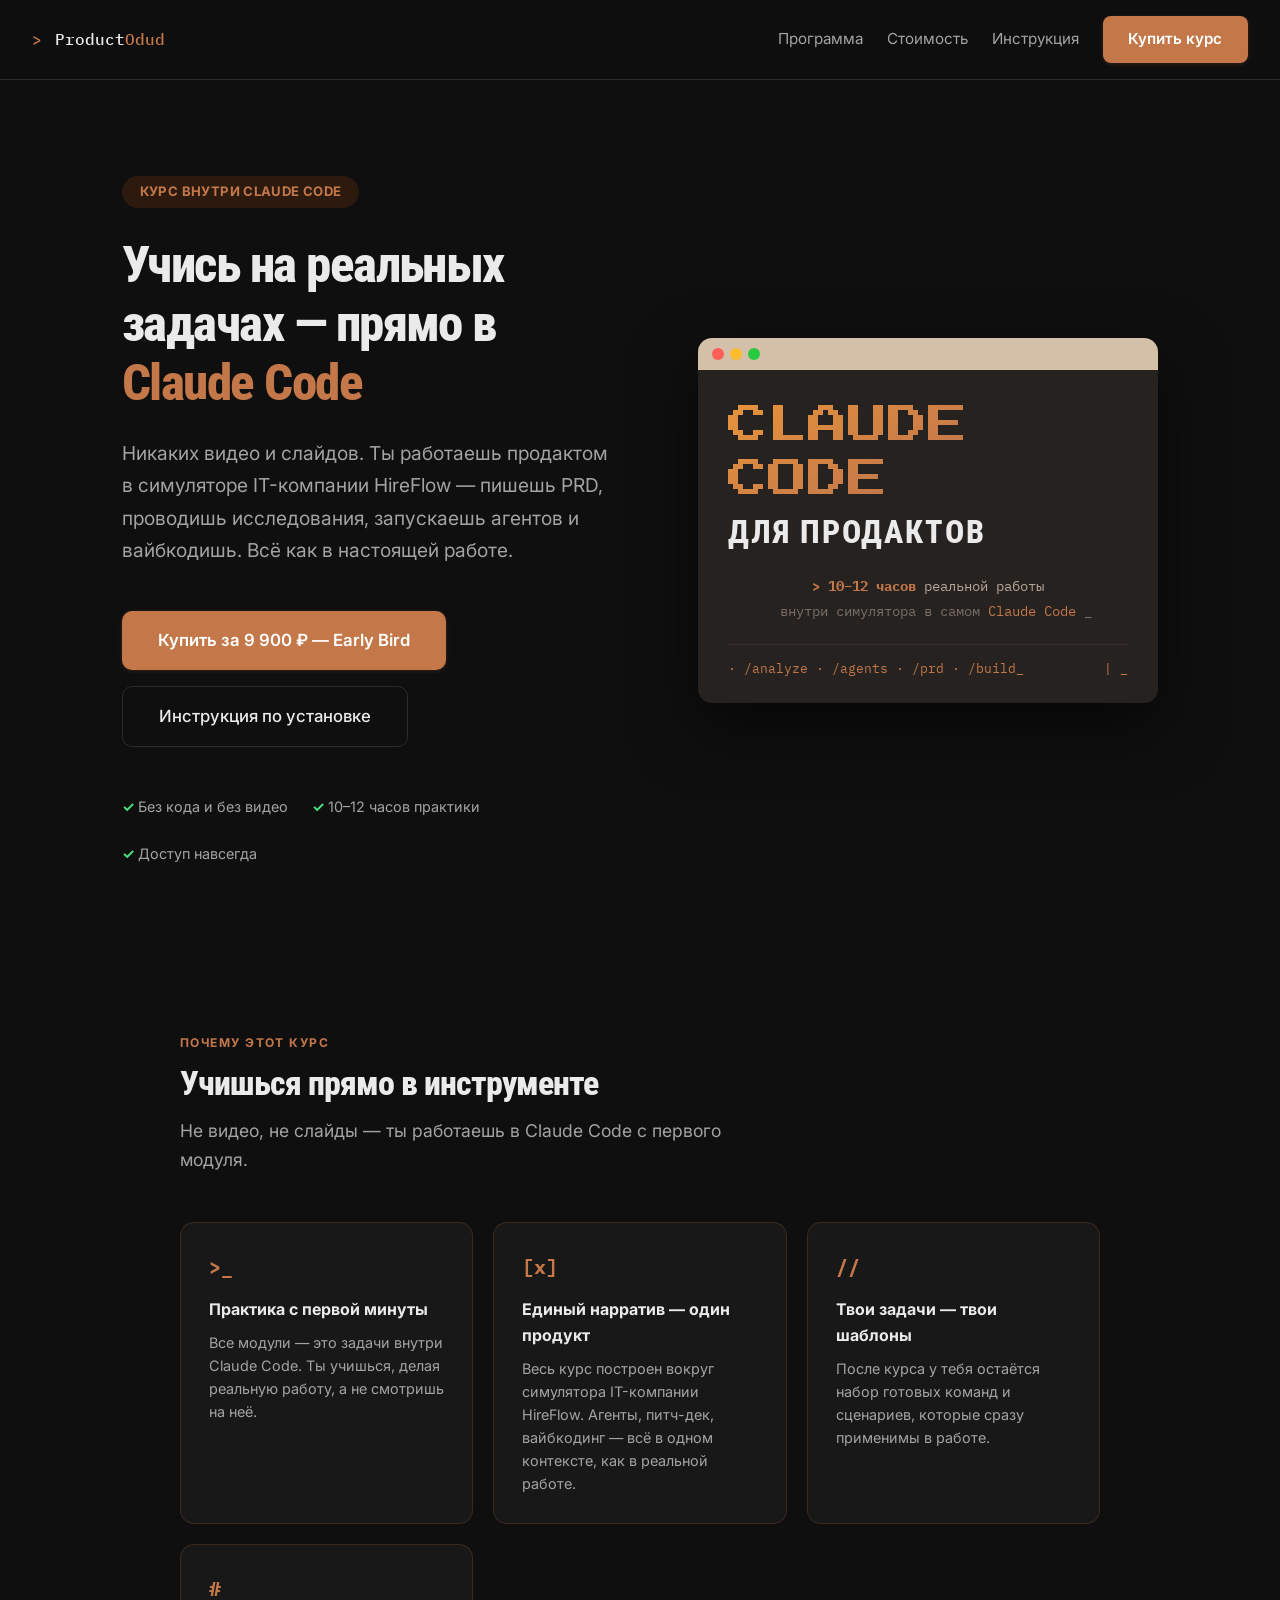
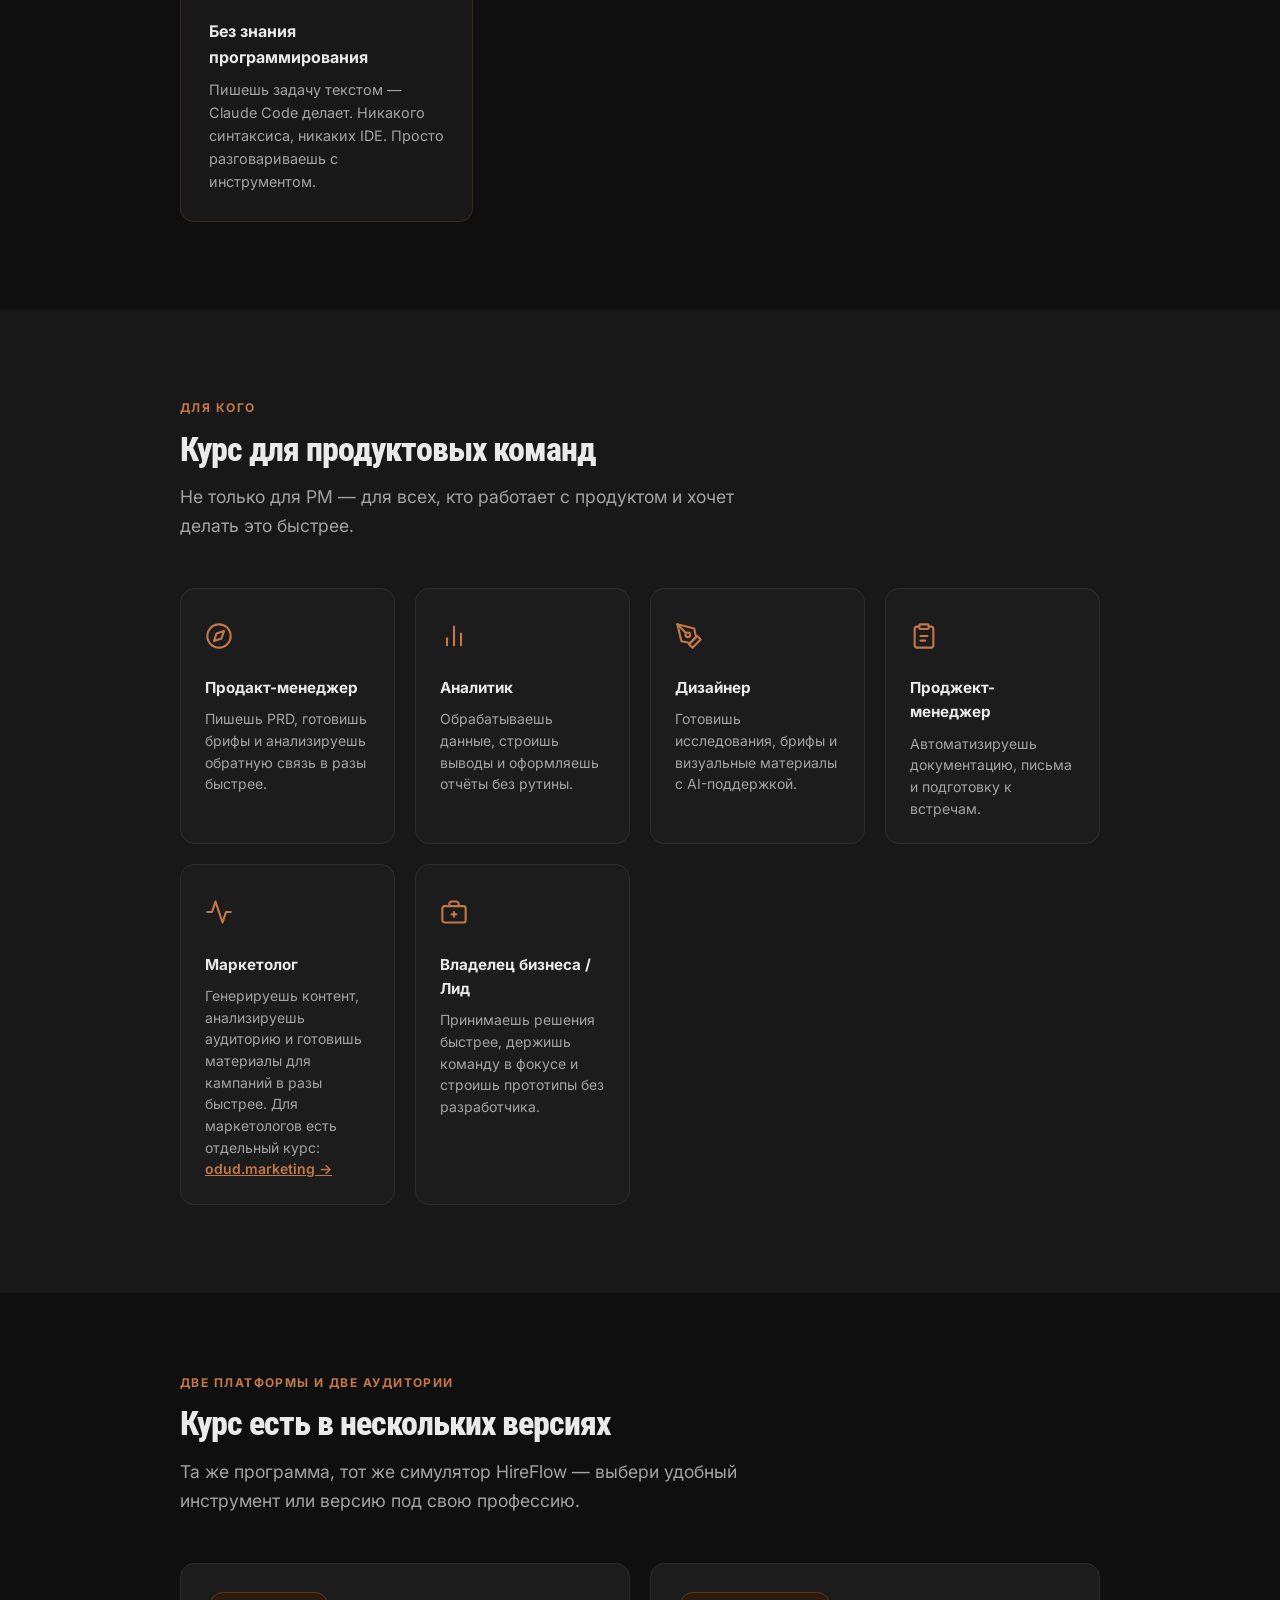
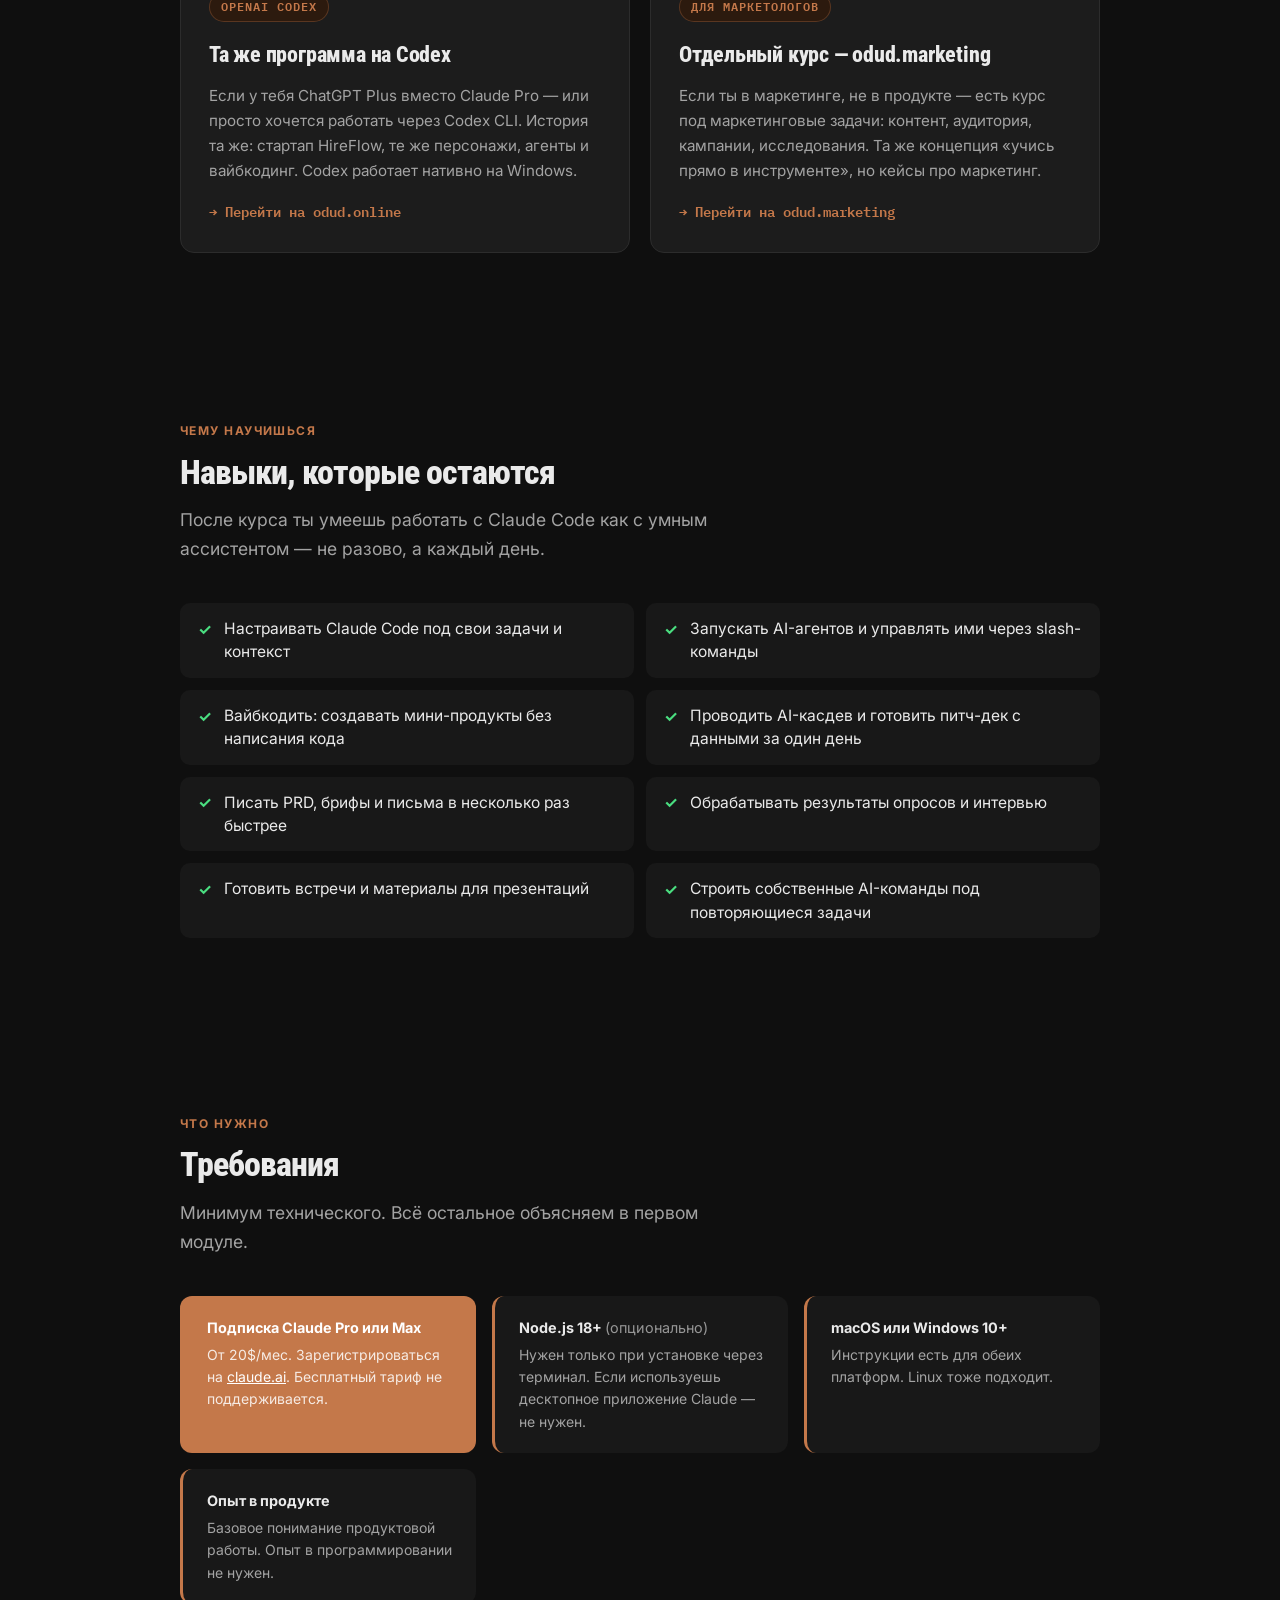
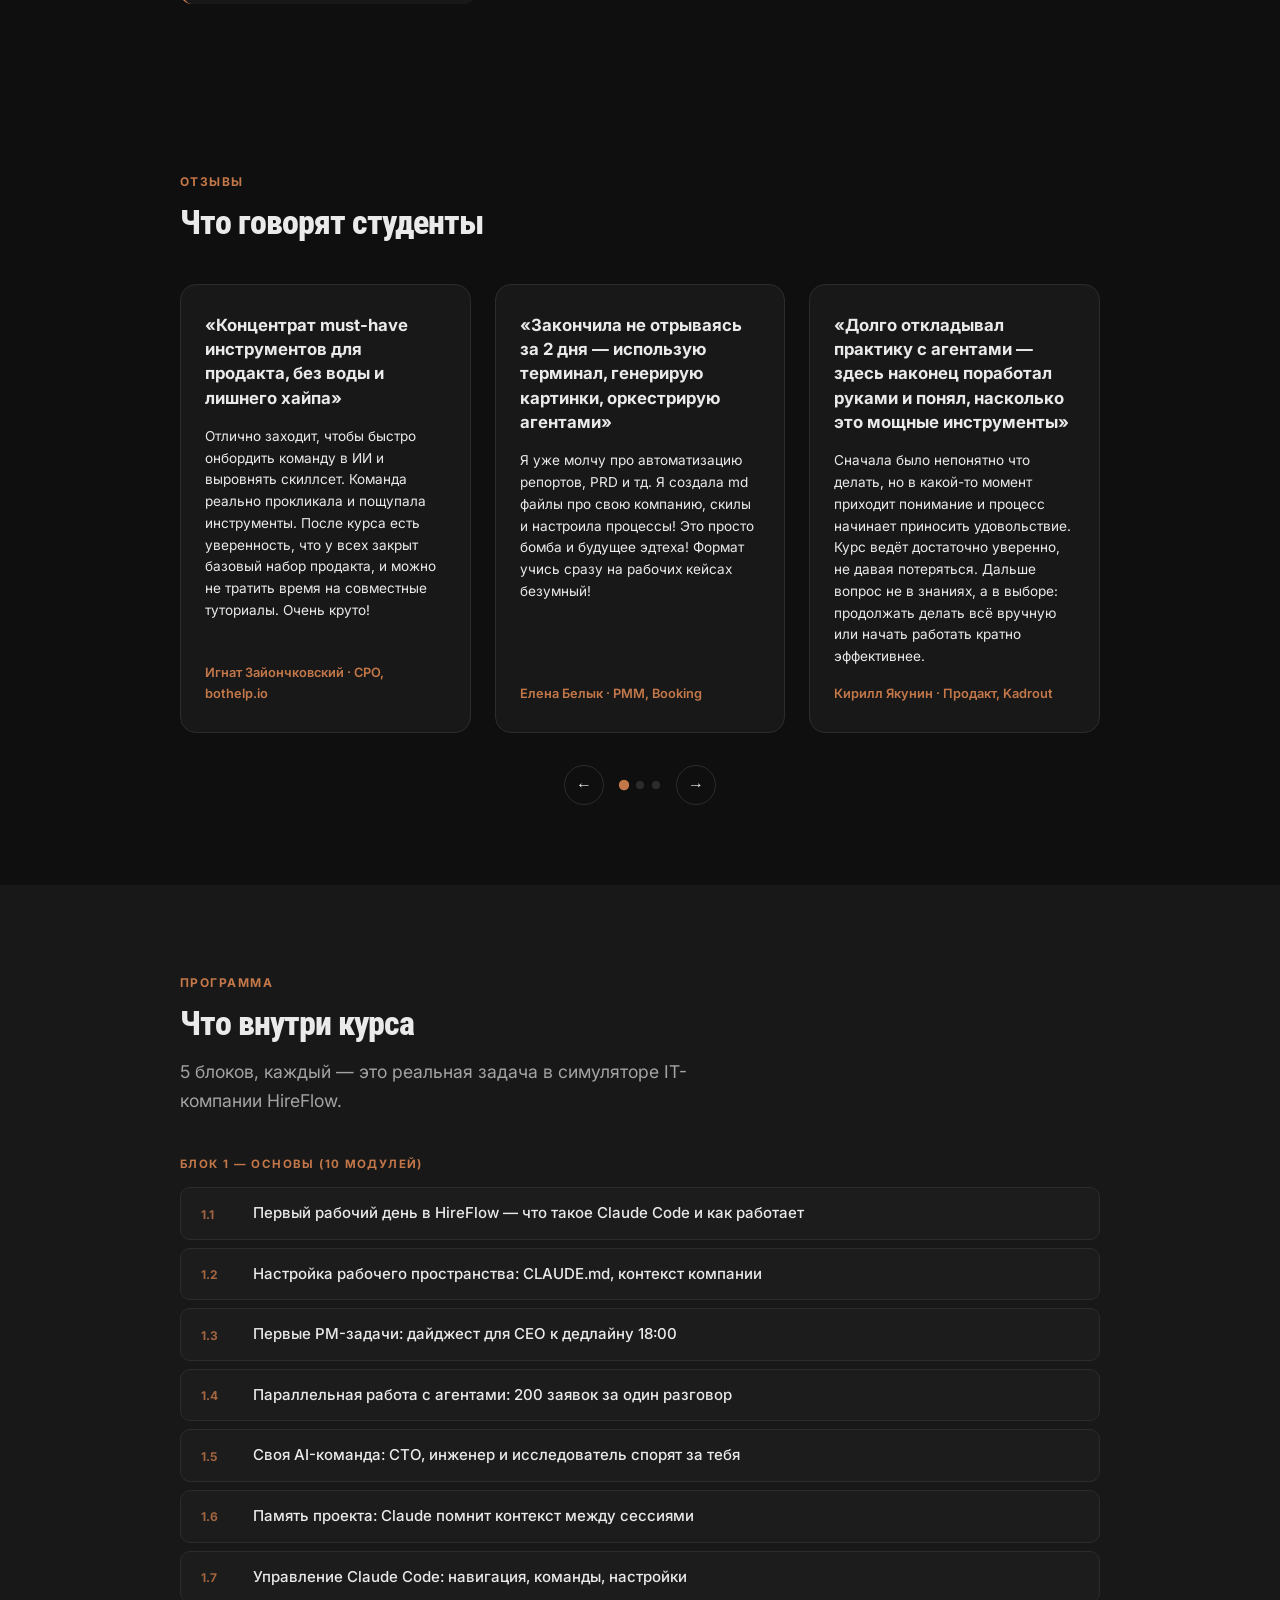
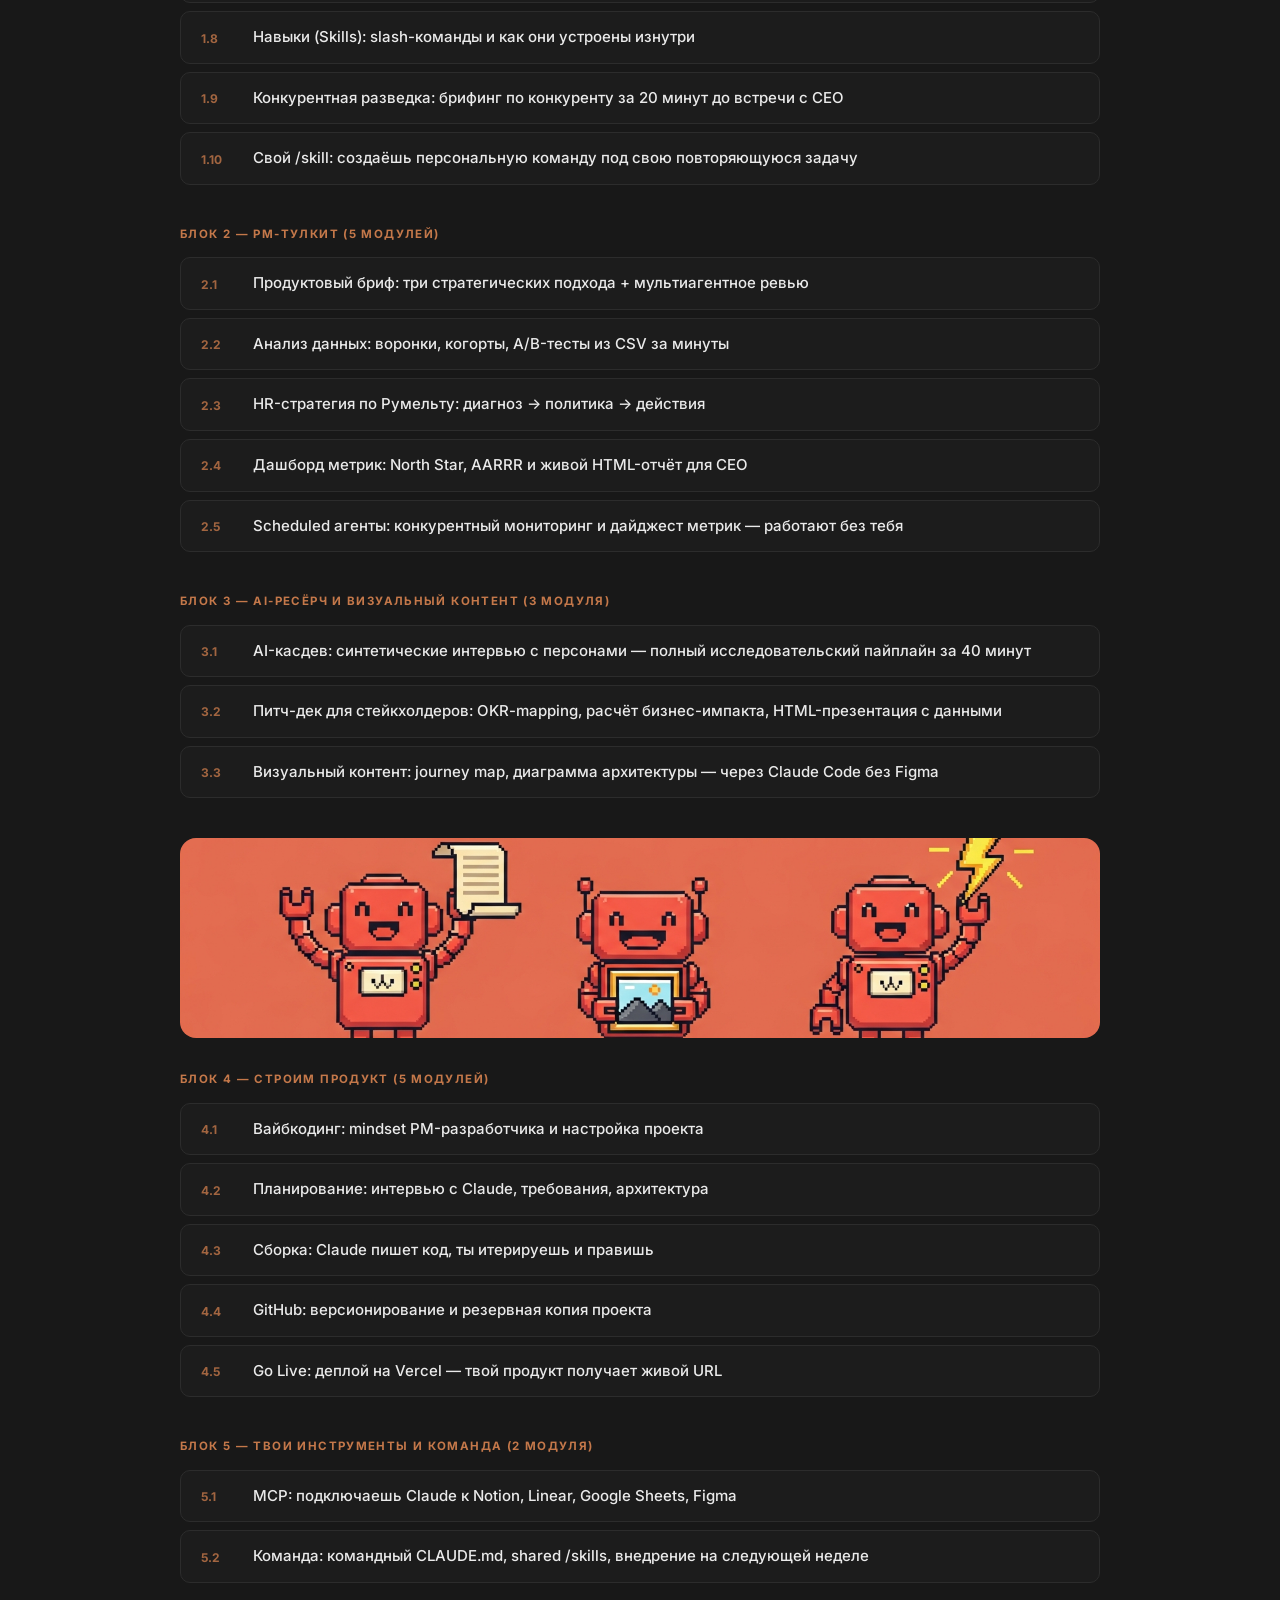
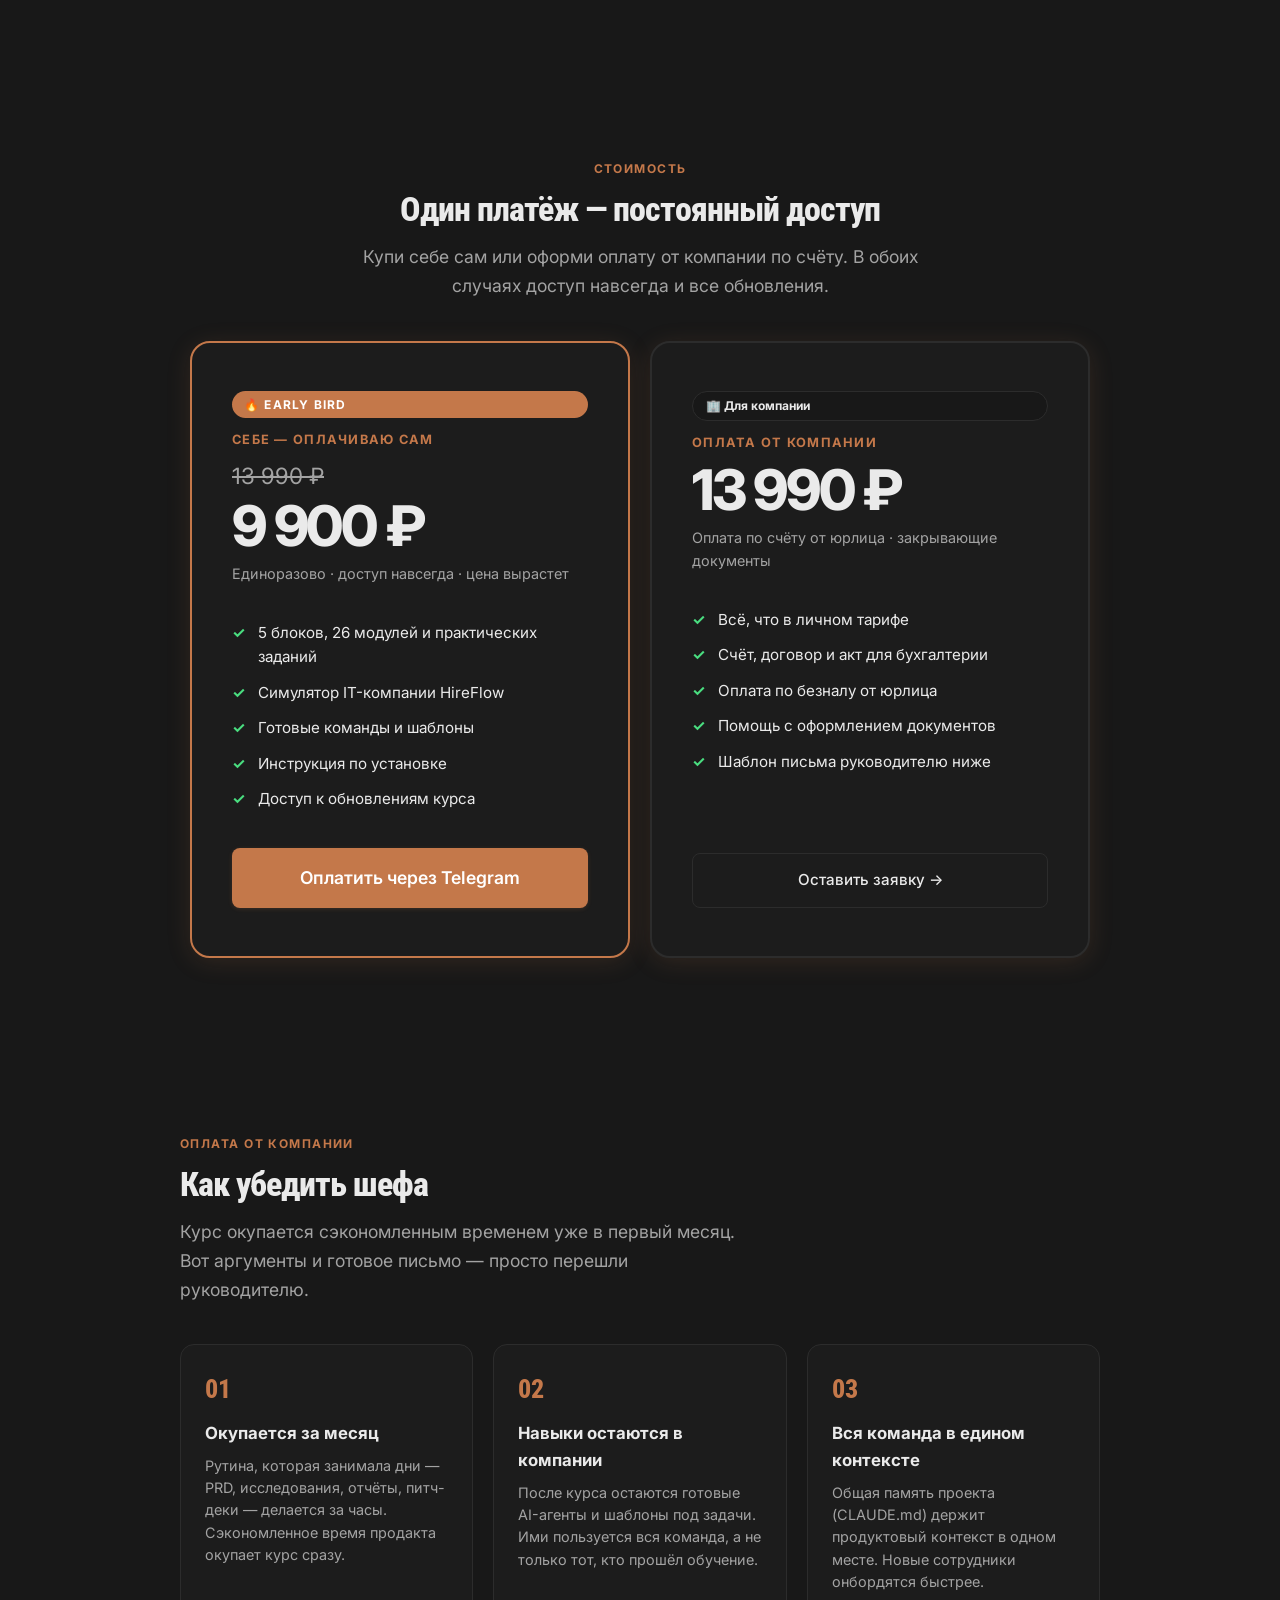
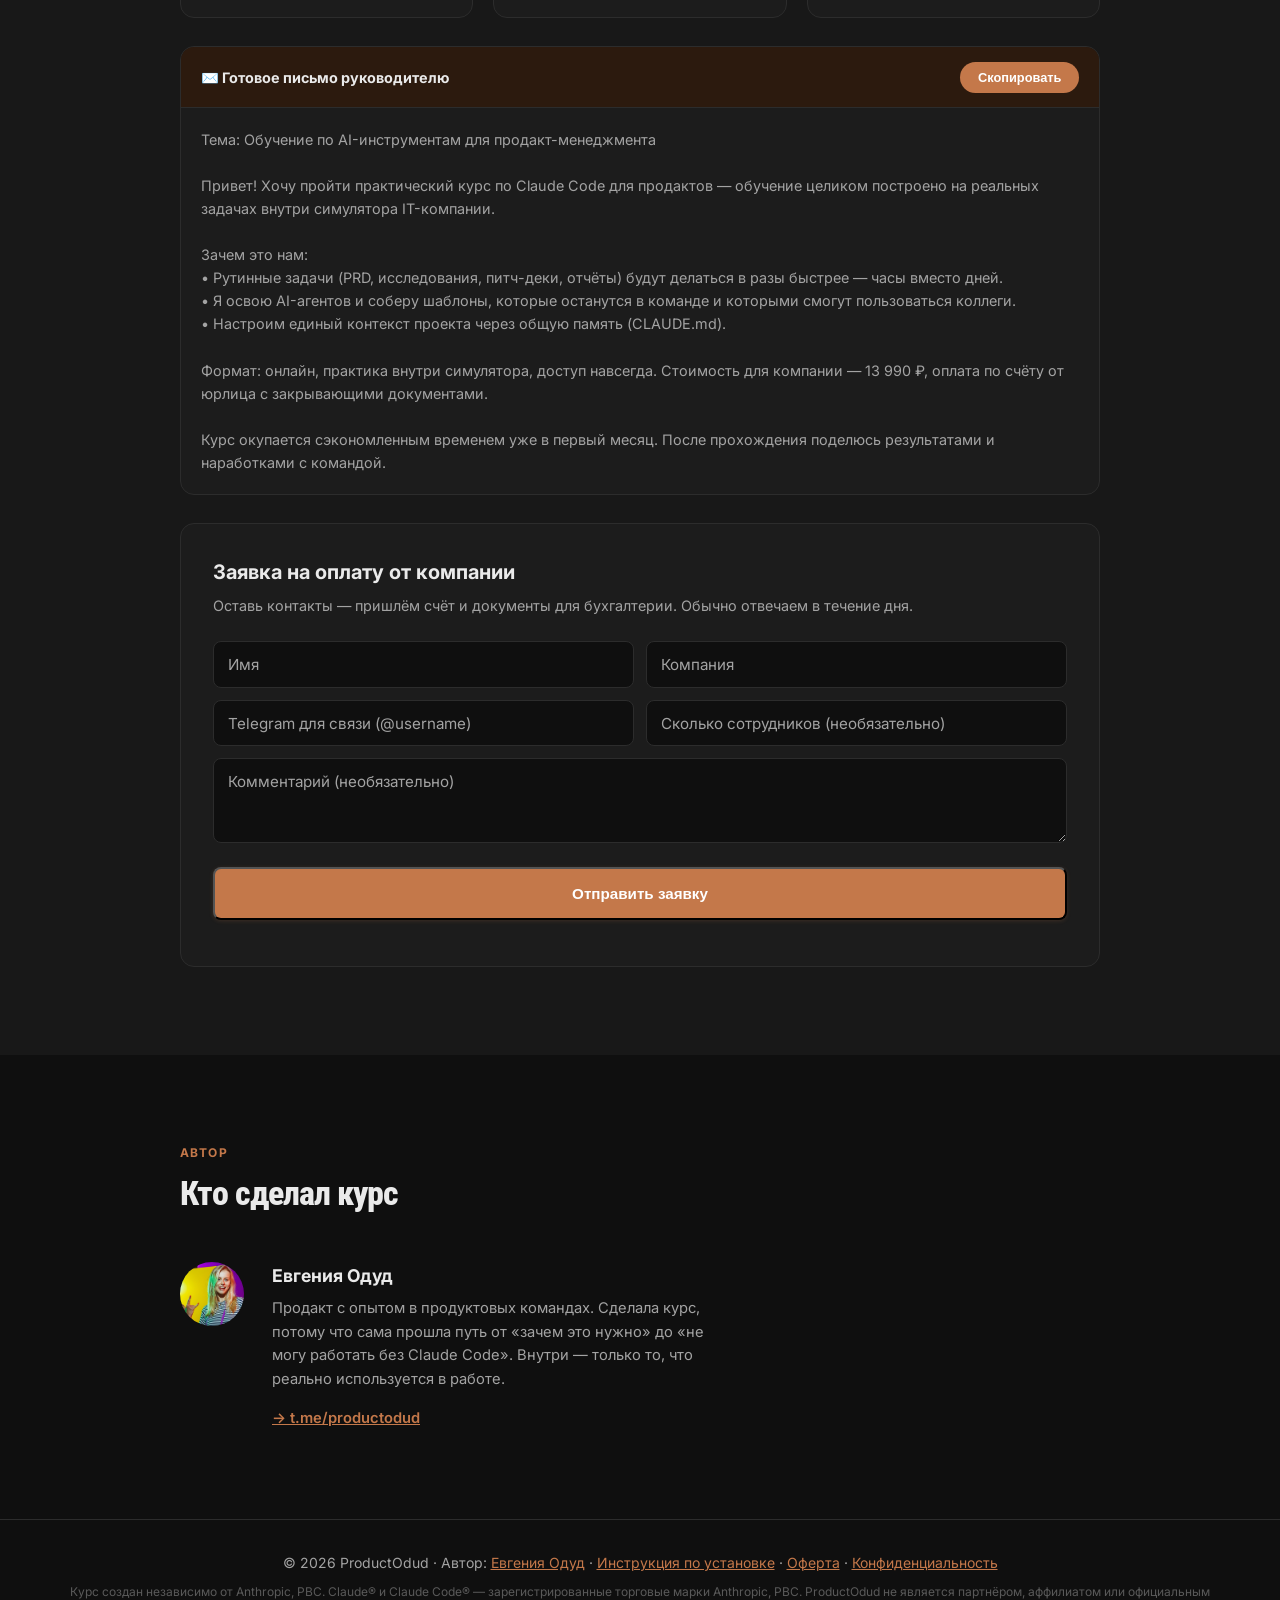
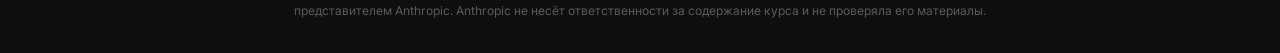
==== commit 560e8859: "Pricing display: strikethrough 13 990 → 9 900 personal, company plain 13 990 Co-Authored-By: Claude " ====
--- a/index.html
+++ b/index.html
@@ -646,7 +646,7 @@
         <div class="price-card price-card--personal">
           <div class="price-early-bird">🔥 Early Bird</div>
           <div class="price-label">Себе — оплачиваю сам</div>
-          <div class="price-original">15 990 ₽</div>
+          <div class="price-original">13 990 ₽</div>
           <div class="price-amount">9 900 ₽</div>
           <div class="price-note">Единоразово · доступ навсегда · цена вырастет</div>
           <ul class="price-includes">
@@ -664,7 +664,7 @@
         <div class="price-card price-card--company">
           <div class="price-tag">🏢 Для компании</div>
           <div class="price-label">Оплата от компании</div>
-          <div class="price-amount">15 990 ₽</div>
+          <div class="price-amount">13 990 ₽</div>
           <div class="price-note">Оплата по счёту от юрлица · закрывающие документы</div>
           <ul class="price-includes">
             <li><span class="check">✓</span> Всё, что в личном тарифе</li>
@@ -718,7 +718,7 @@
 • Я освою AI-агентов и соберу шаблоны, которые останутся в команде и которыми смогут пользоваться коллеги.
 • Настроим единый контекст проекта через общую память (CLAUDE.md).
 
-Формат: онлайн, практика внутри симулятора, доступ навсегда. Стоимость для компании — 15 990 ₽, оплата по счёту от юрлица с закрывающими документами.
+Формат: онлайн, практика внутри симулятора, доступ навсегда. Стоимость для компании — 13 990 ₽, оплата по счёту от юрлица с закрывающими документами.
 
 Курс окупается сэкономленным временем уже в первый месяц. После прохождения поделюсь результатами и наработками с командой.</div>
       </div>
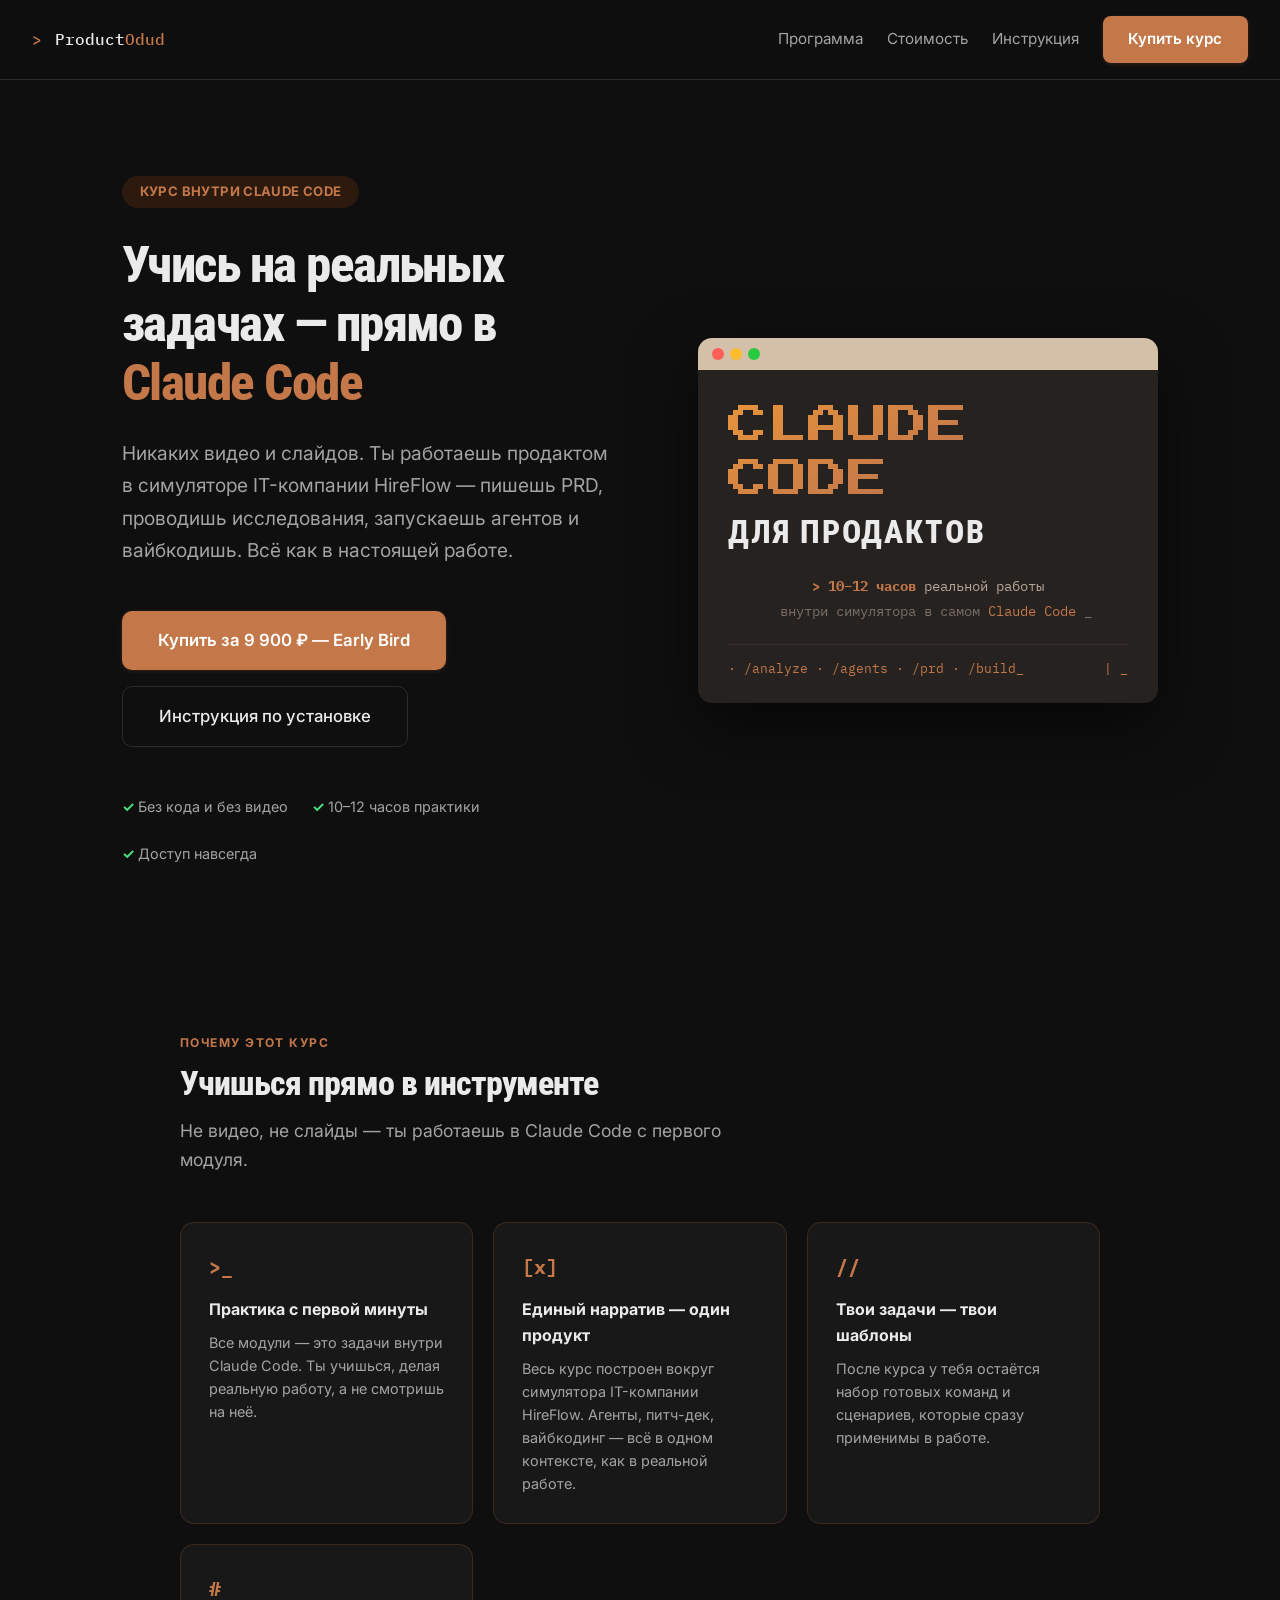
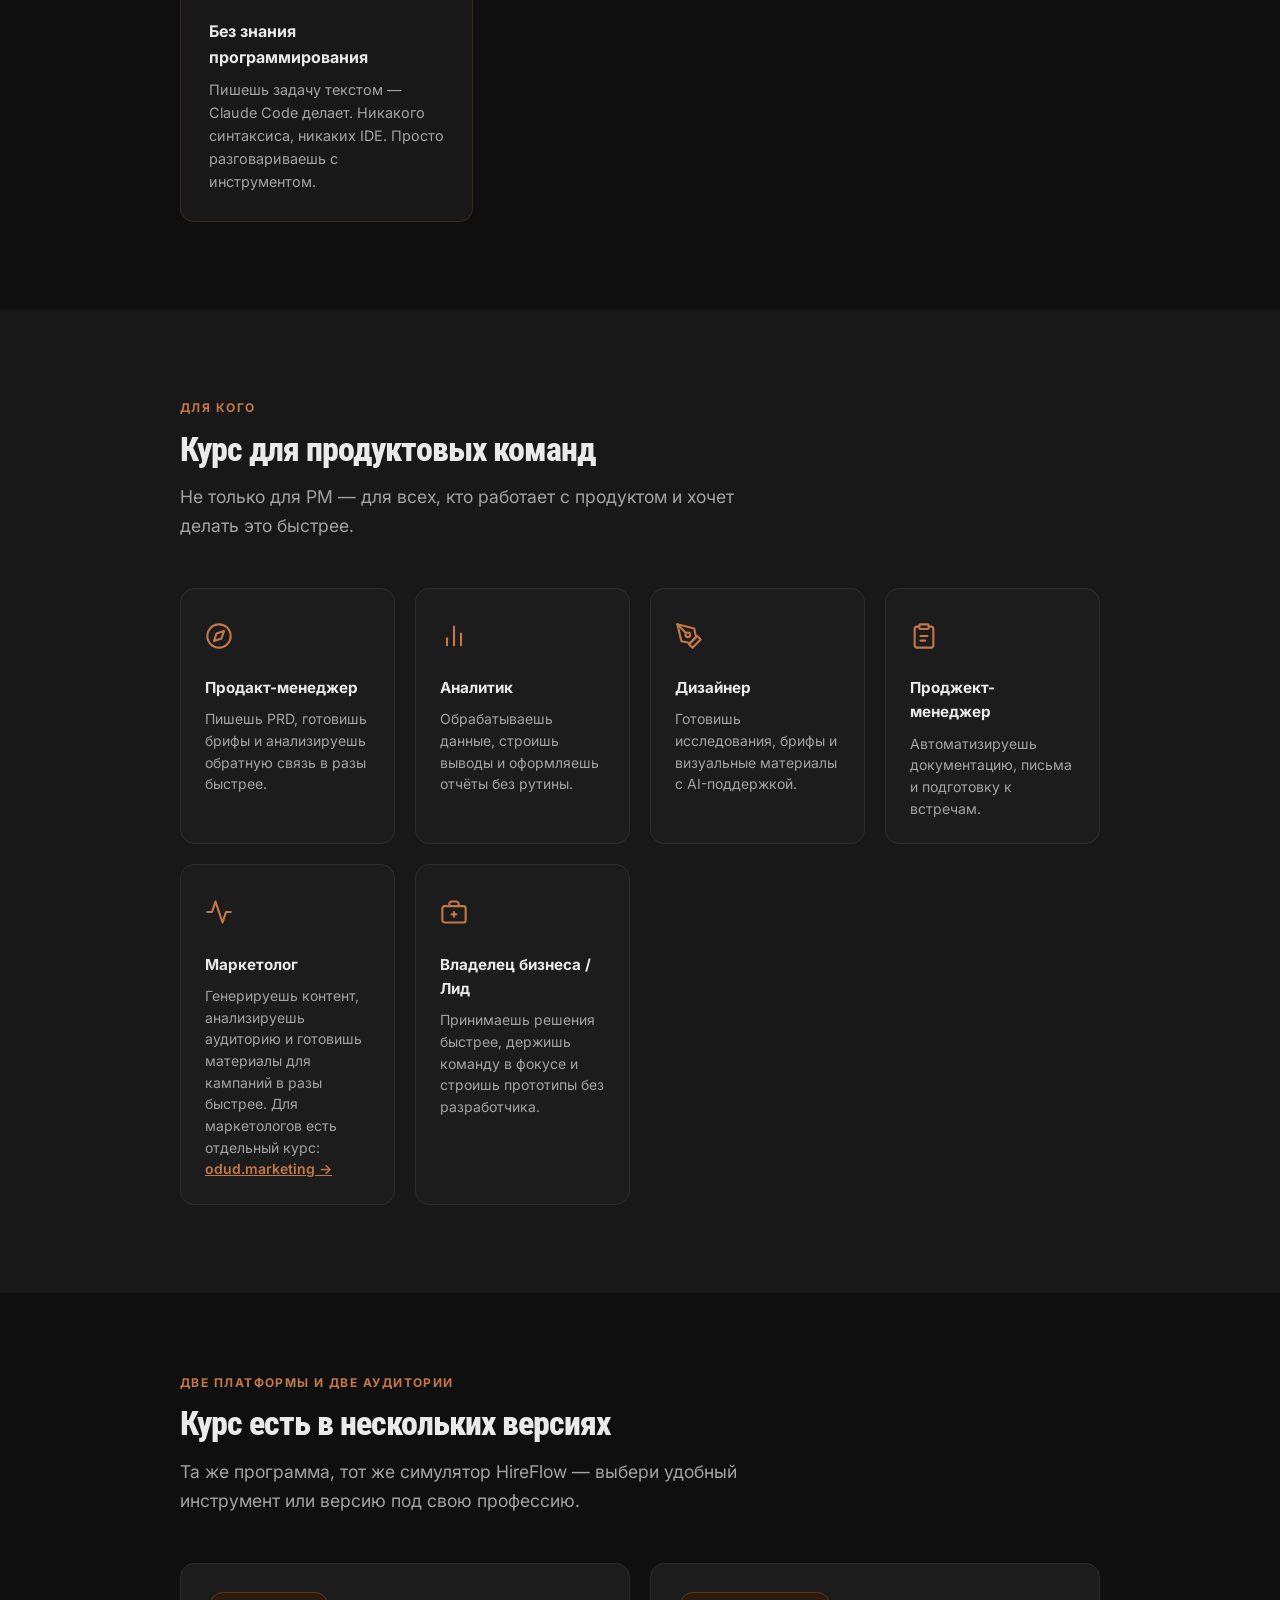
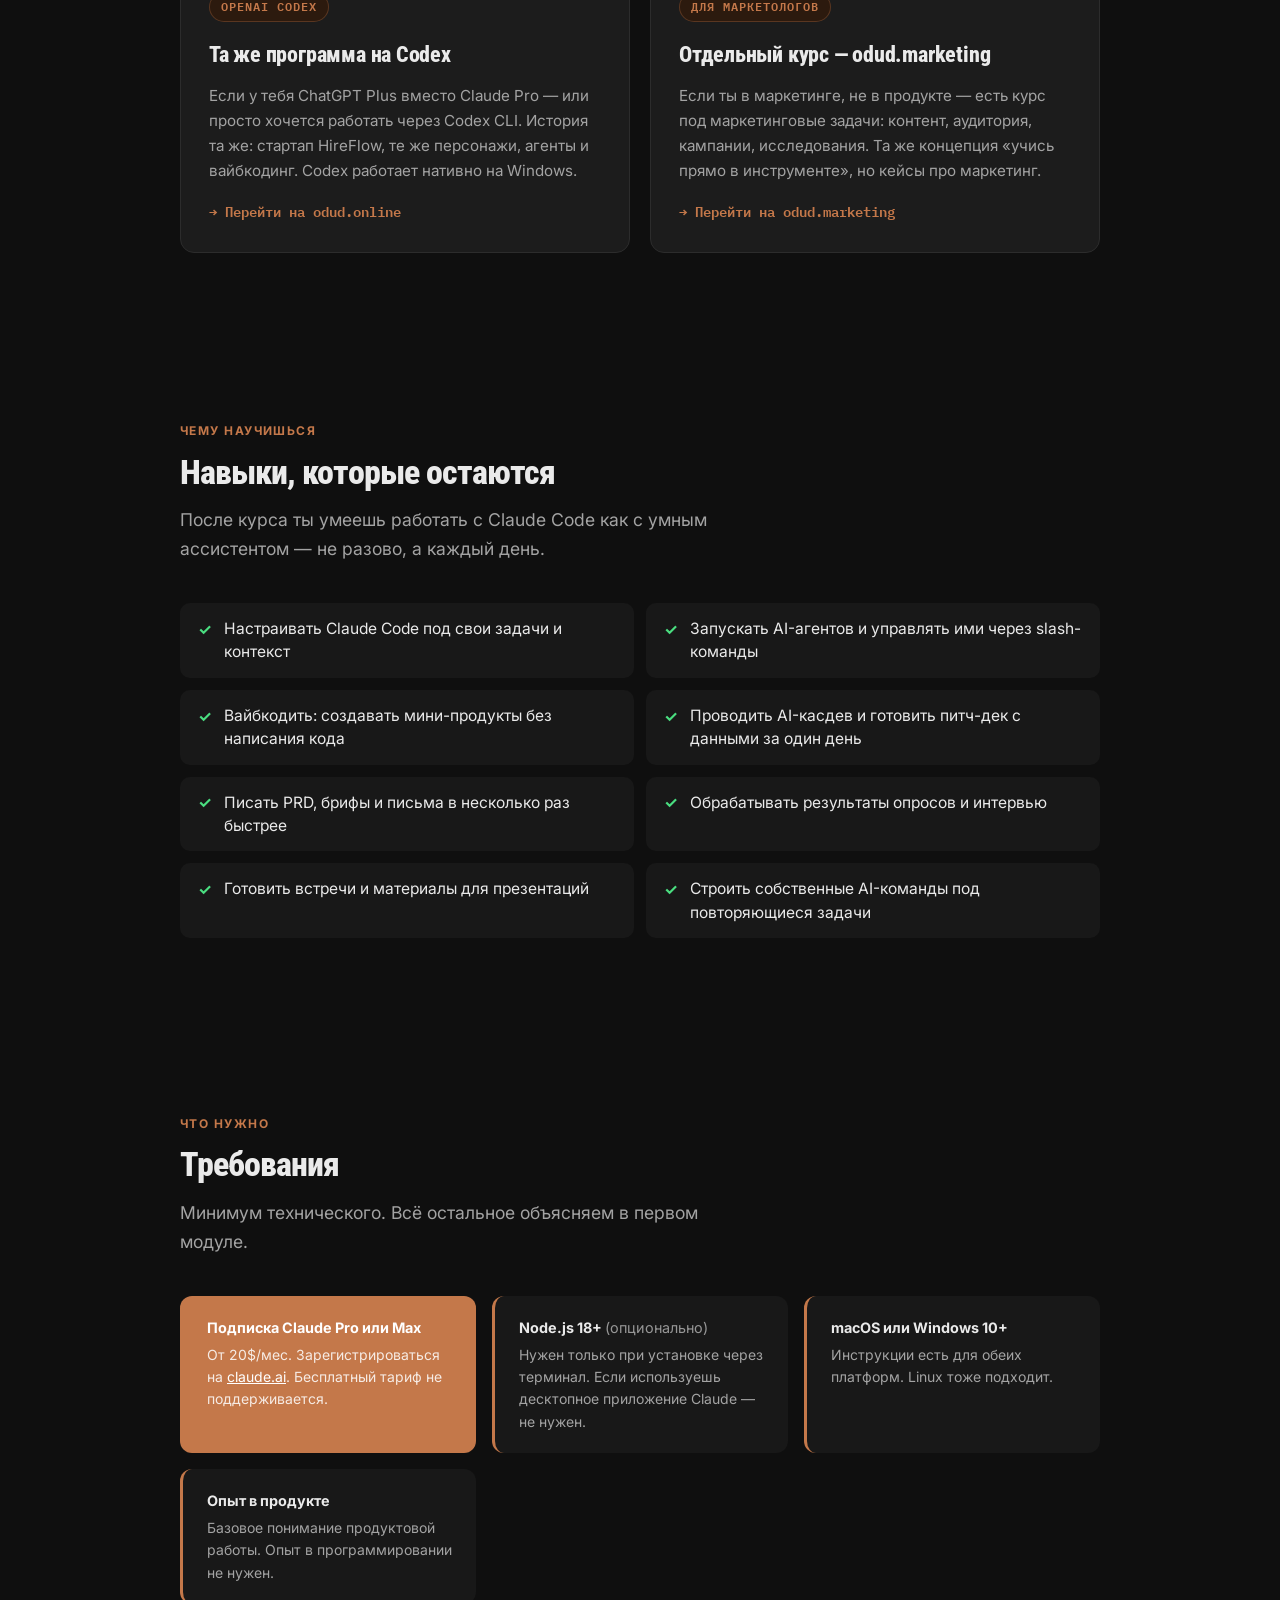
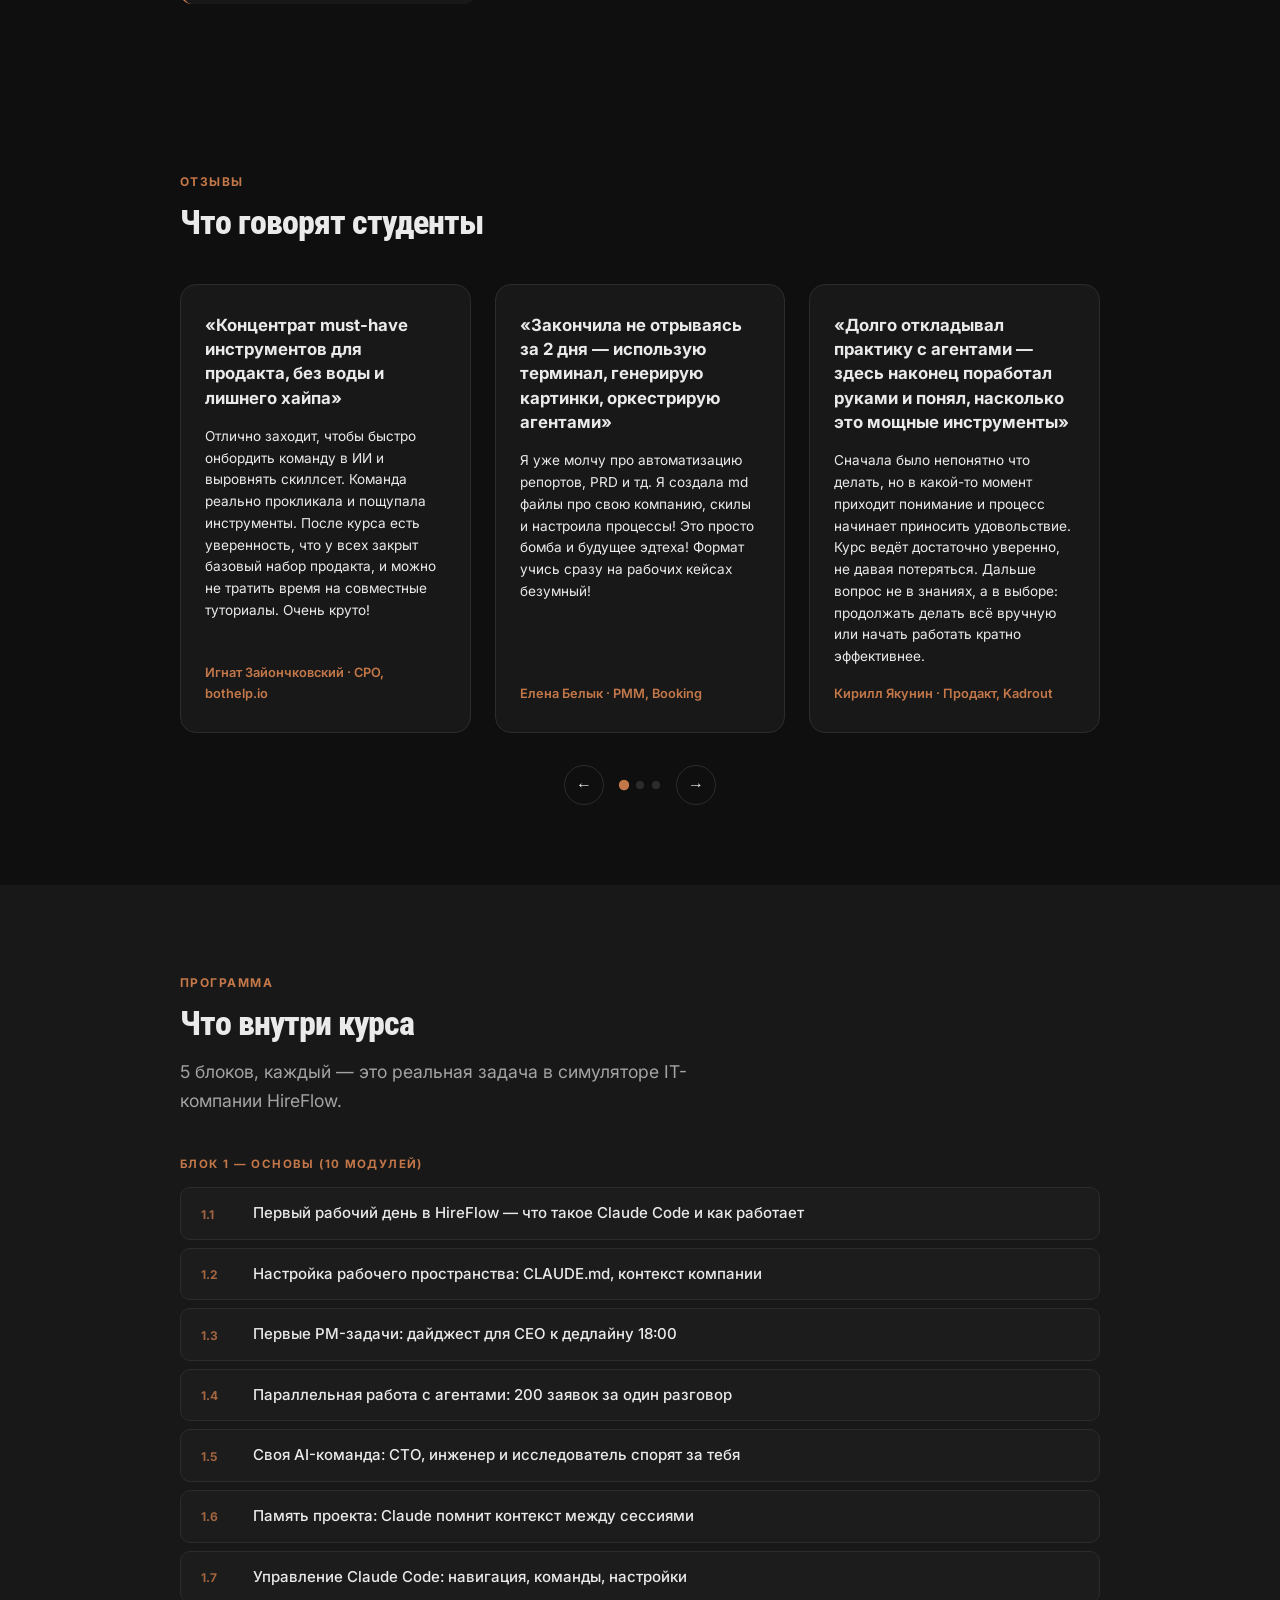
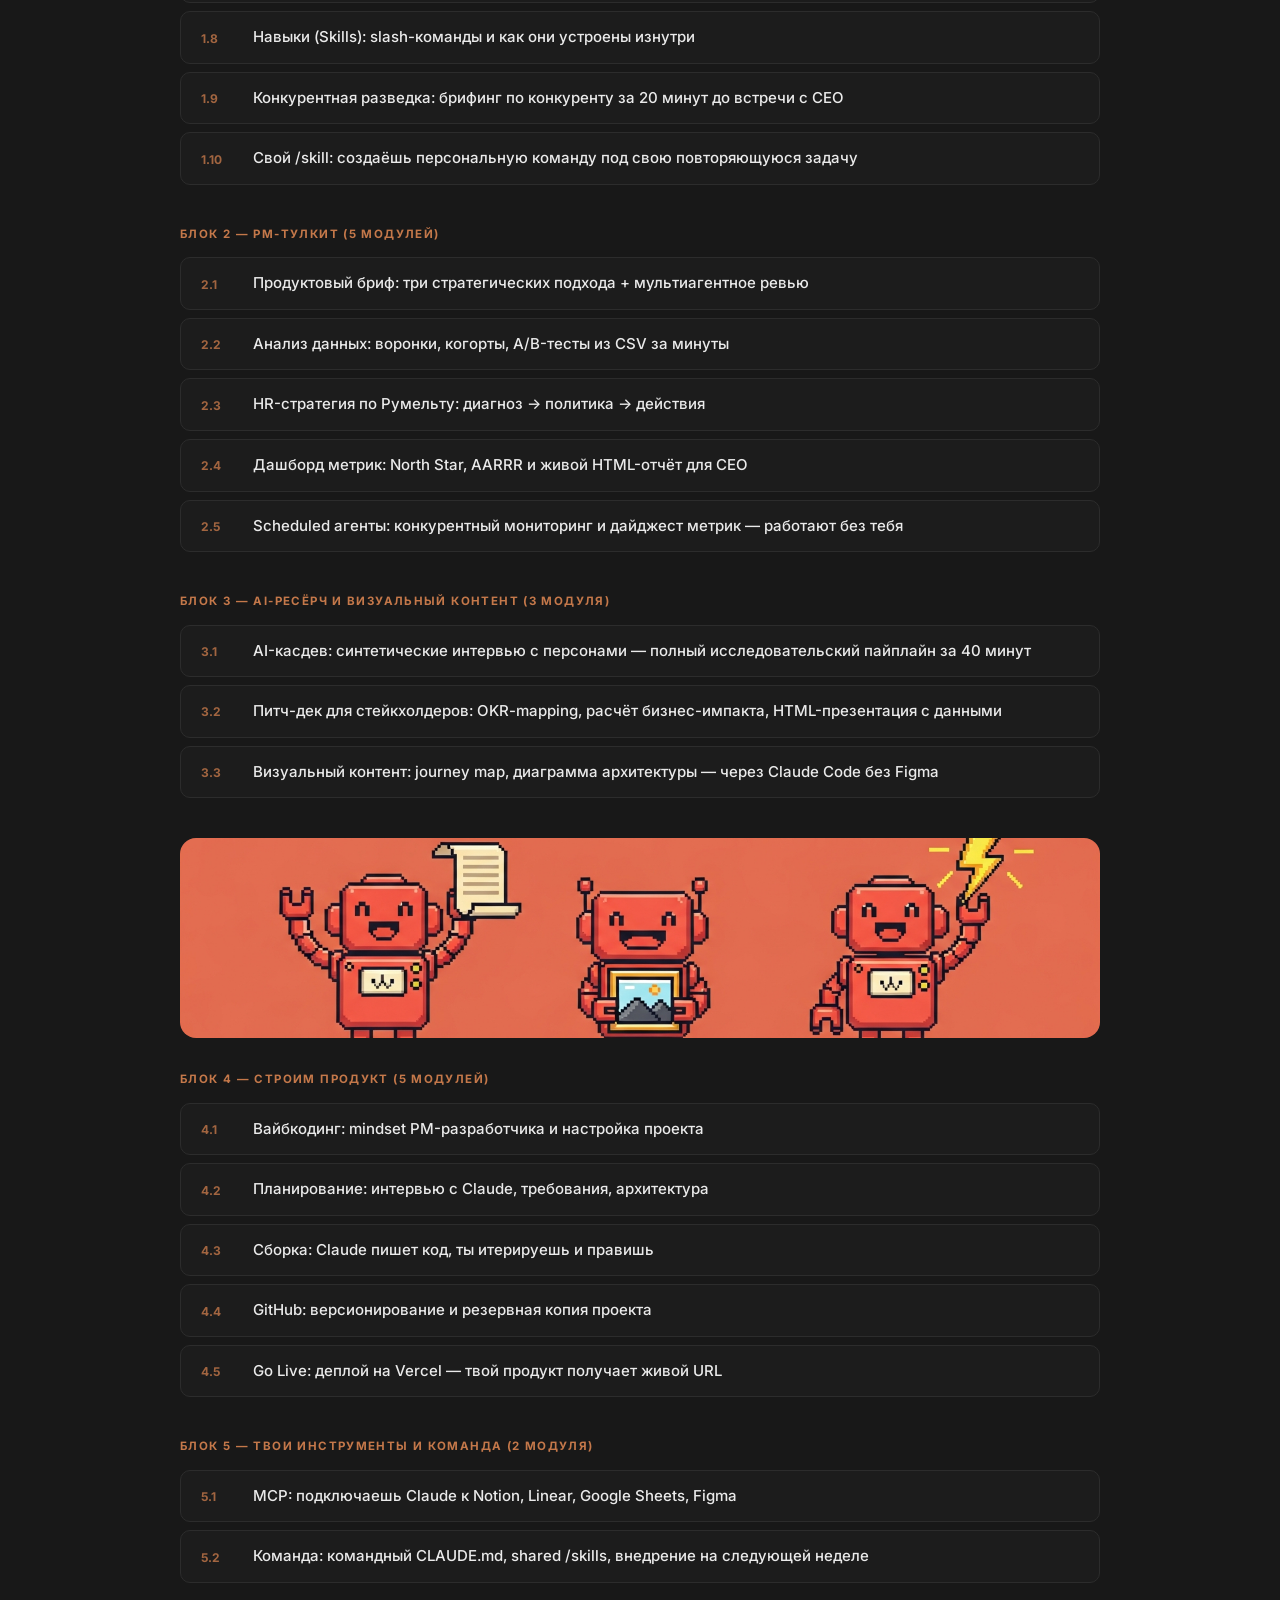
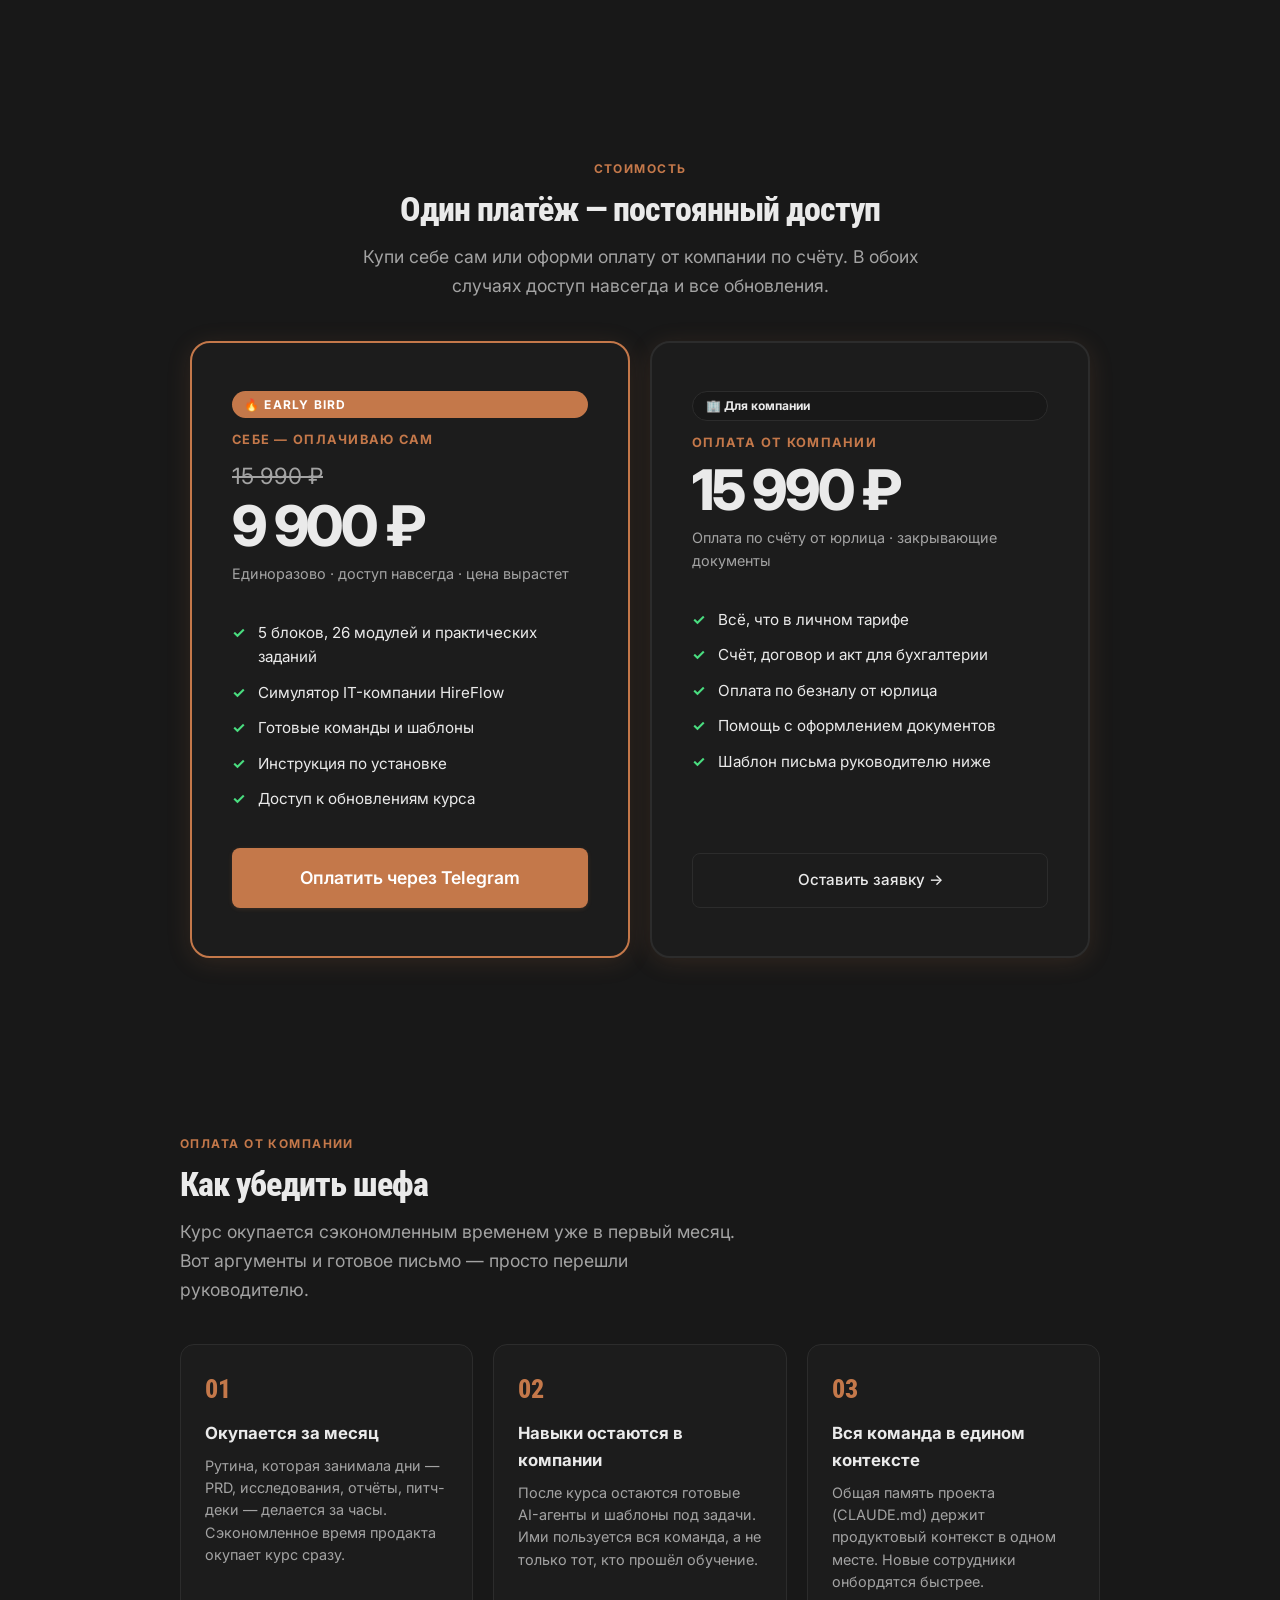
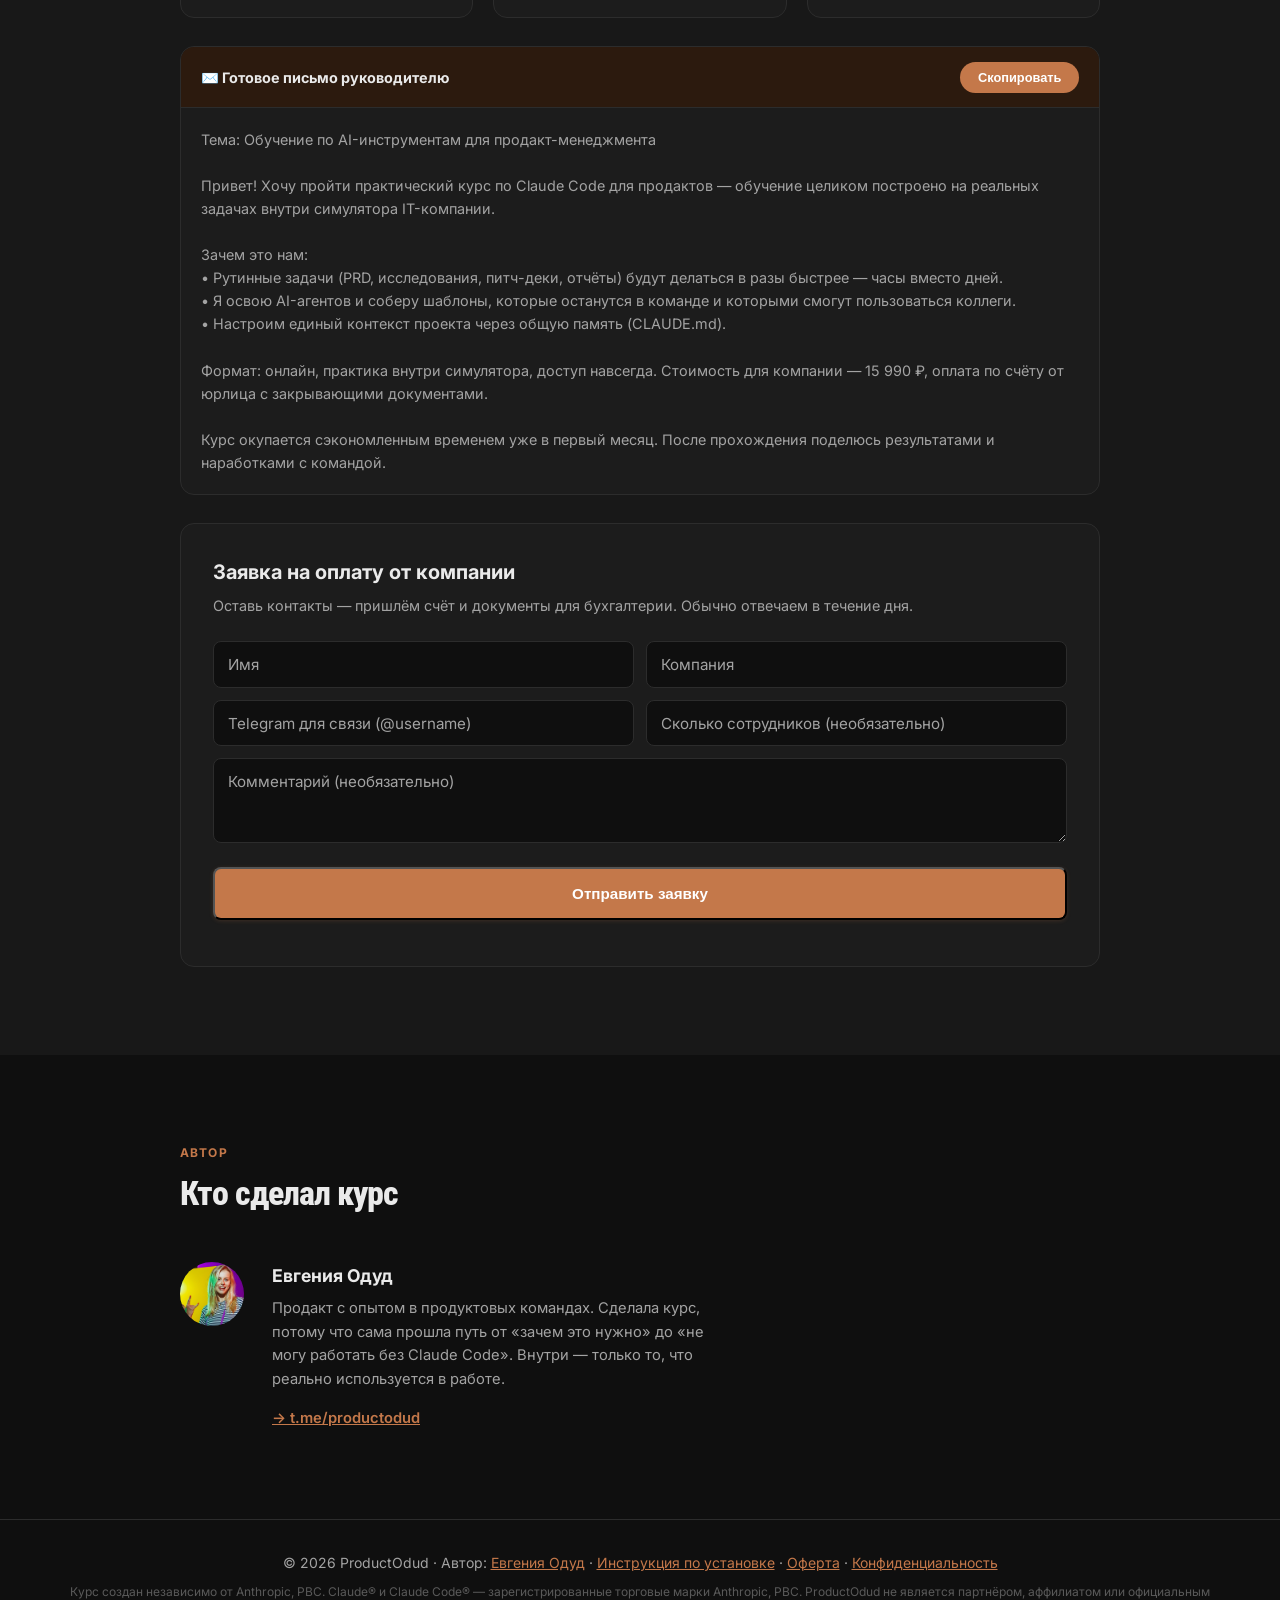
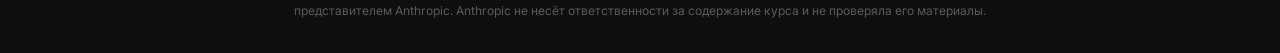
==== commit c6b7fa60: "Pricing: struck 15 990 → 9 900 personal, company 15 990 Co-Authored-By: Claude Opus 4.8 (1M context)" ====
--- a/index.html
+++ b/index.html
@@ -646,7 +646,7 @@
         <div class="price-card price-card--personal">
           <div class="price-early-bird">🔥 Early Bird</div>
           <div class="price-label">Себе — оплачиваю сам</div>
-          <div class="price-original">13 990 ₽</div>
+          <div class="price-original">15 990 ₽</div>
           <div class="price-amount">9 900 ₽</div>
           <div class="price-note">Единоразово · доступ навсегда · цена вырастет</div>
           <ul class="price-includes">
@@ -664,7 +664,7 @@
         <div class="price-card price-card--company">
           <div class="price-tag">🏢 Для компании</div>
           <div class="price-label">Оплата от компании</div>
-          <div class="price-amount">13 990 ₽</div>
+          <div class="price-amount">15 990 ₽</div>
           <div class="price-note">Оплата по счёту от юрлица · закрывающие документы</div>
           <ul class="price-includes">
             <li><span class="check">✓</span> Всё, что в личном тарифе</li>
@@ -718,7 +718,7 @@
 • Я освою AI-агентов и соберу шаблоны, которые останутся в команде и которыми смогут пользоваться коллеги.
 • Настроим единый контекст проекта через общую память (CLAUDE.md).
 
-Формат: онлайн, практика внутри симулятора, доступ навсегда. Стоимость для компании — 13 990 ₽, оплата по счёту от юрлица с закрывающими документами.
+Формат: онлайн, практика внутри симулятора, доступ навсегда. Стоимость для компании — 15 990 ₽, оплата по счёту от юрлица с закрывающими документами.
 
 Курс окупается сэкономленным временем уже в первый месяц. После прохождения поделюсь результатами и наработками с командой.</div>
       </div>
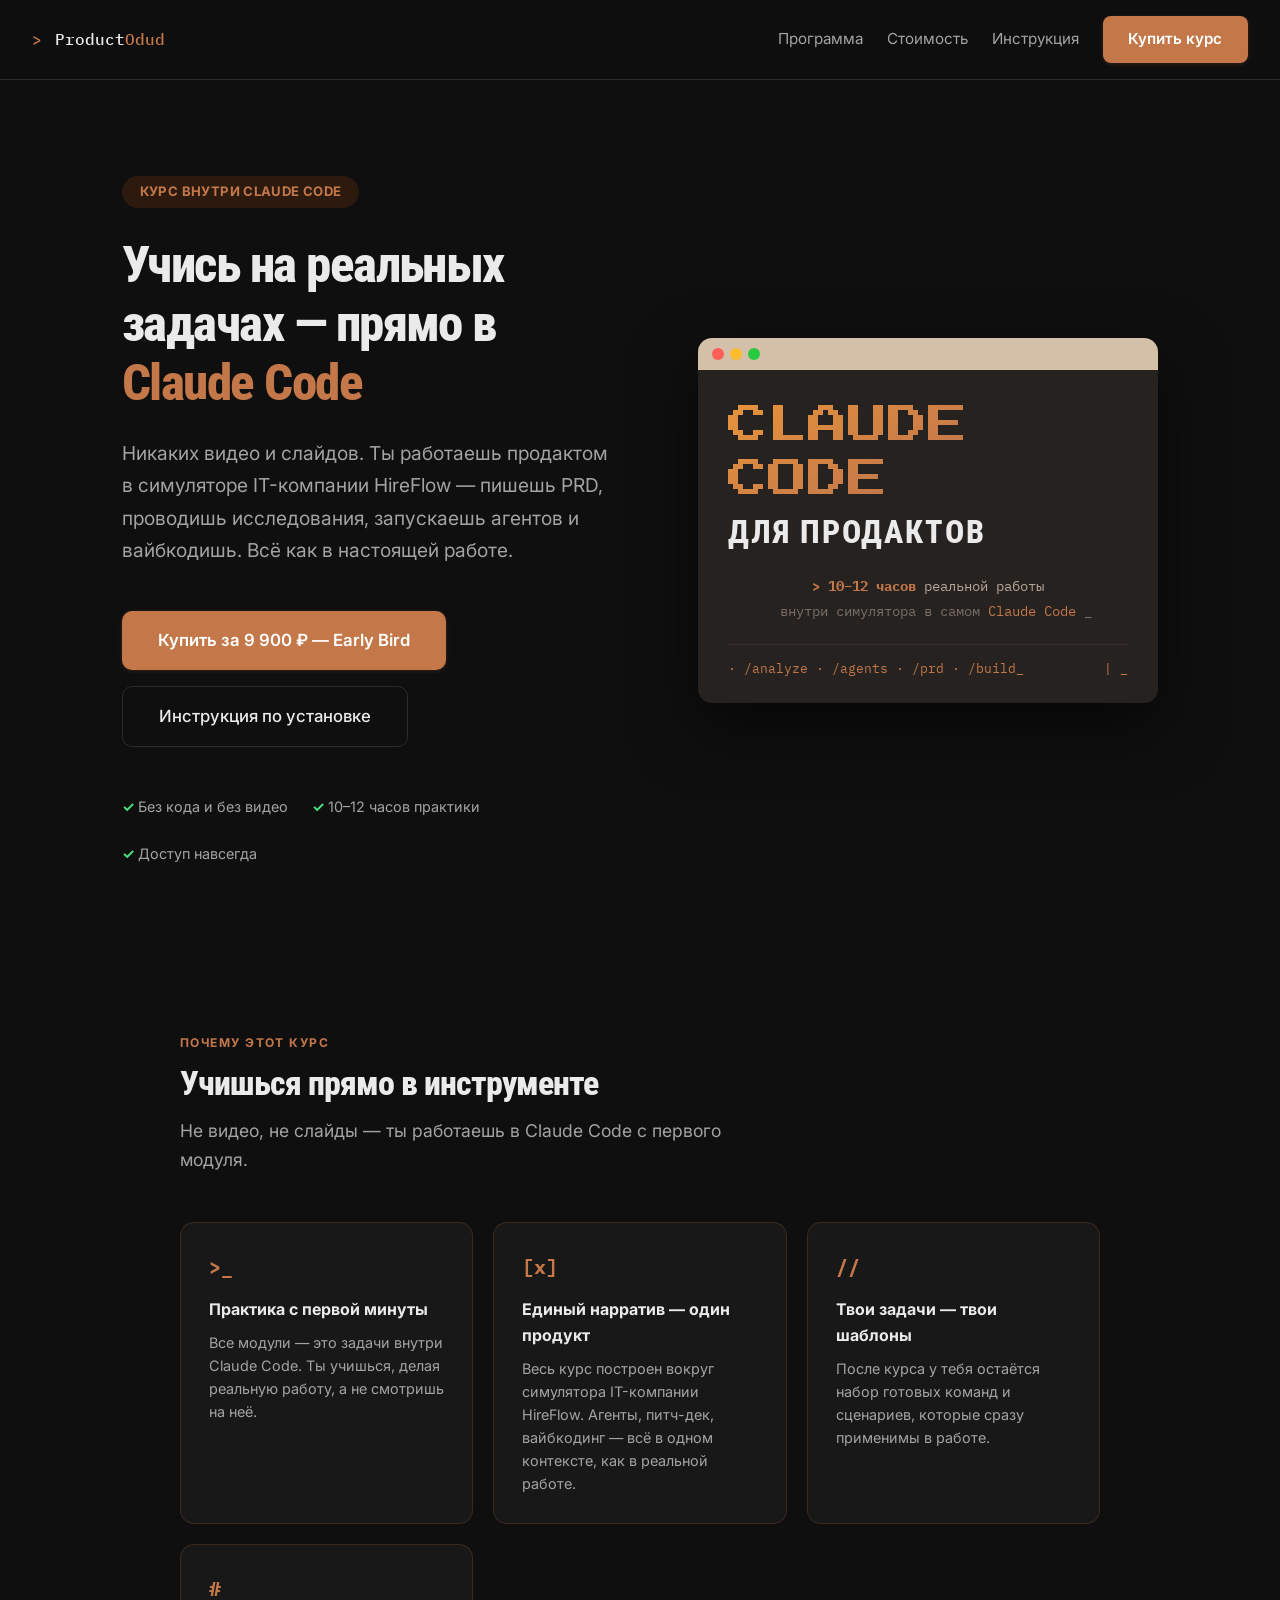
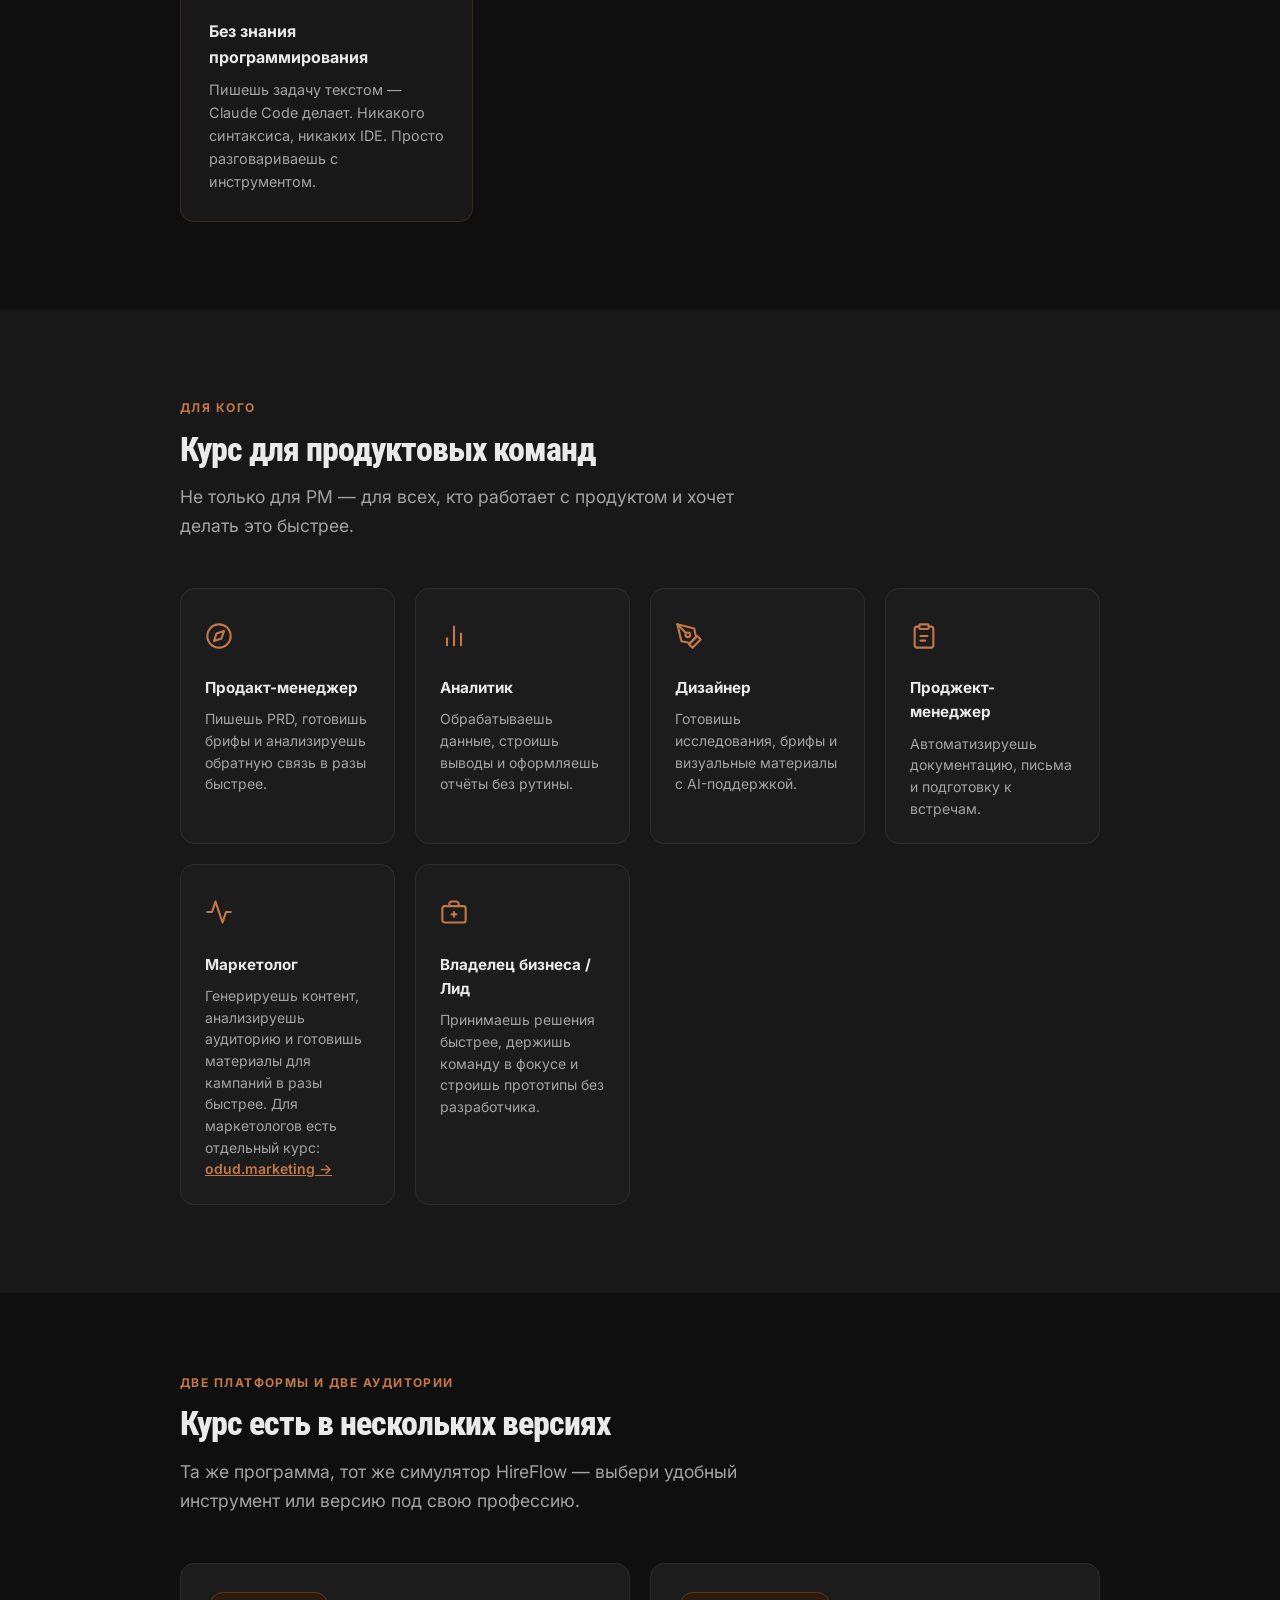
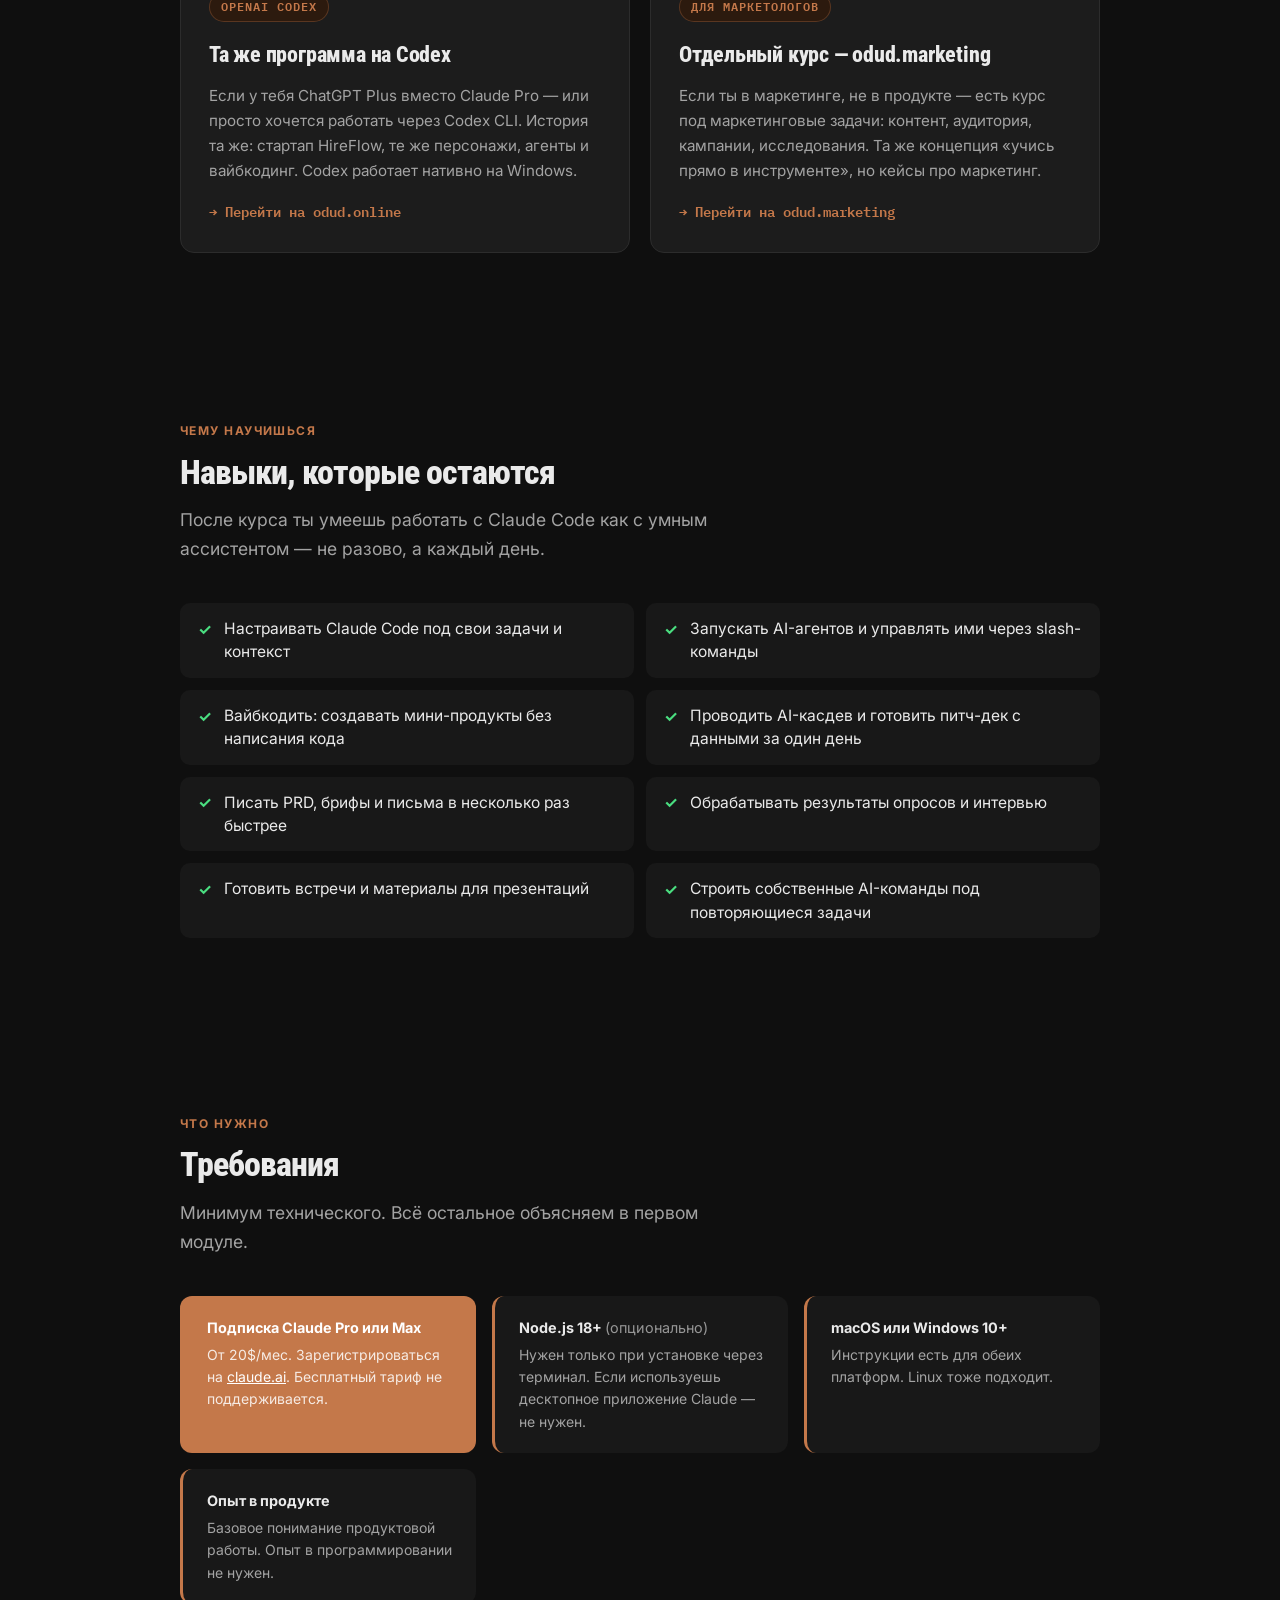
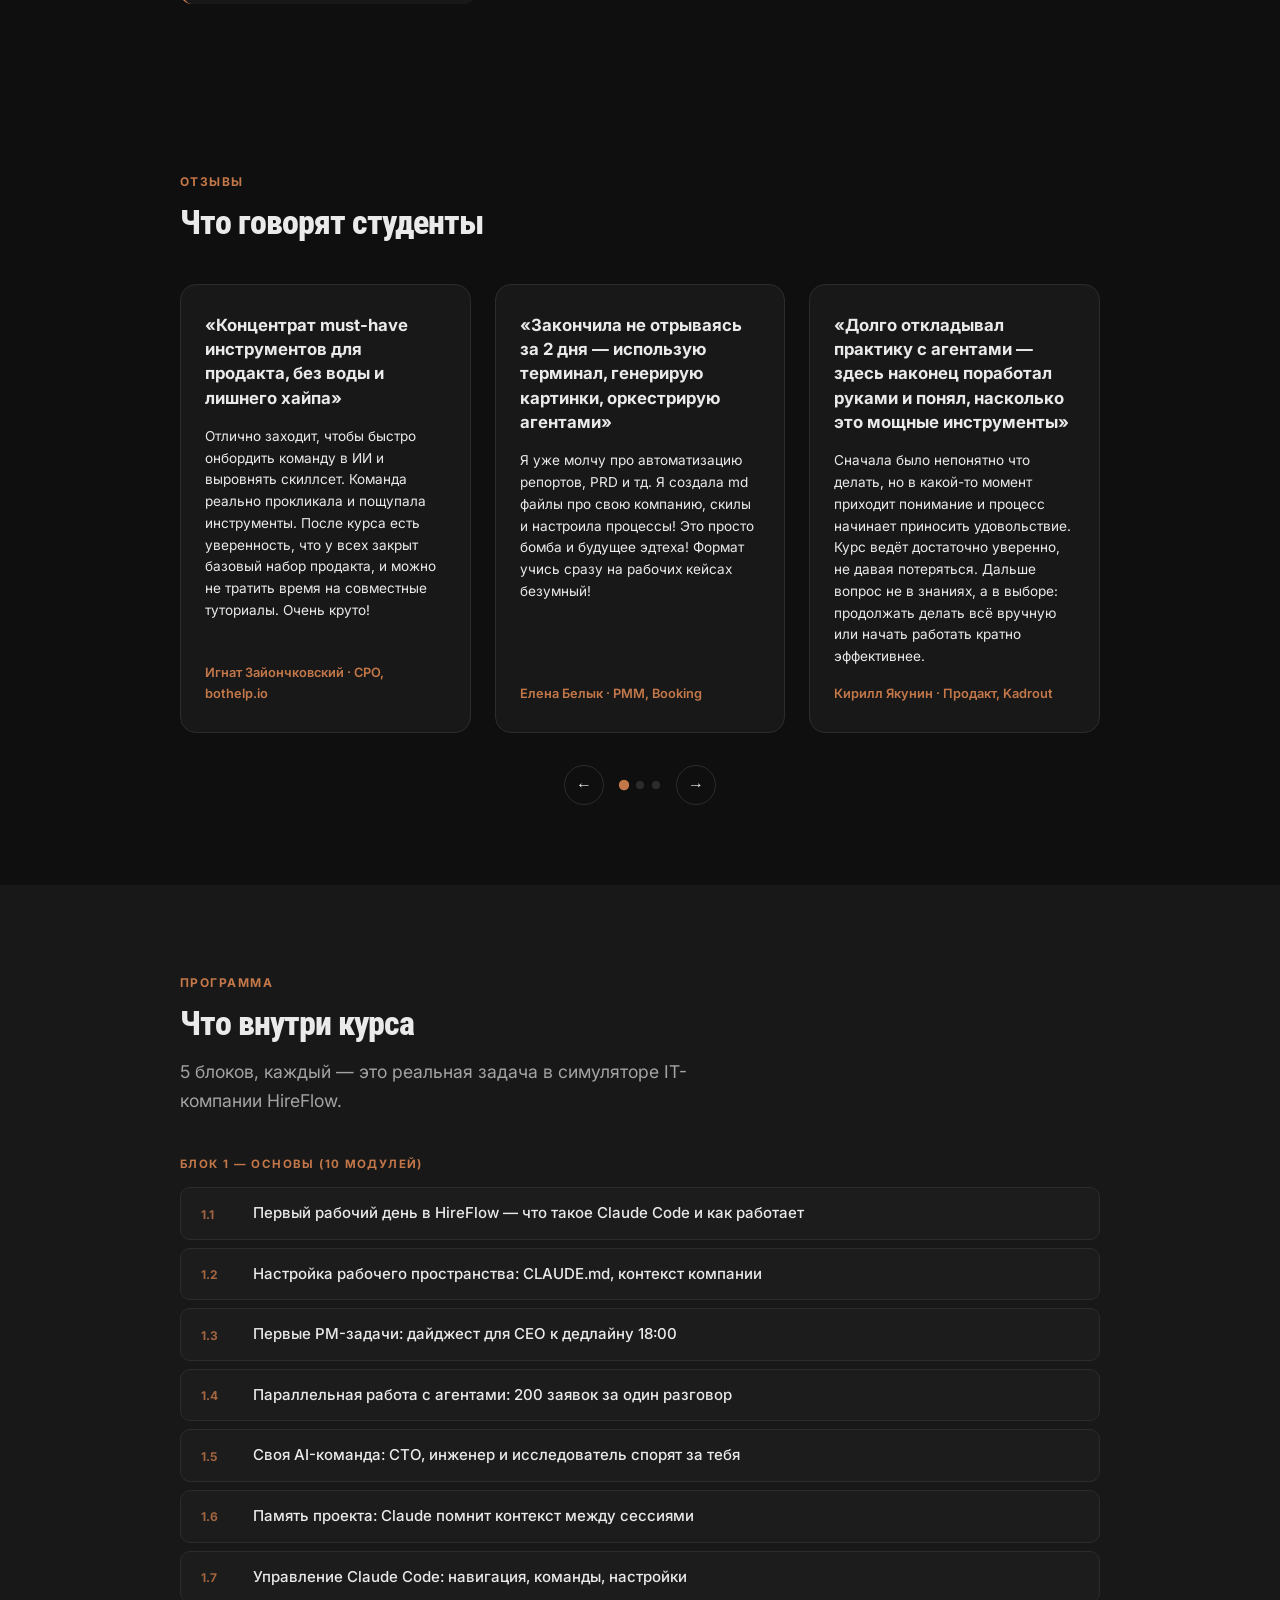
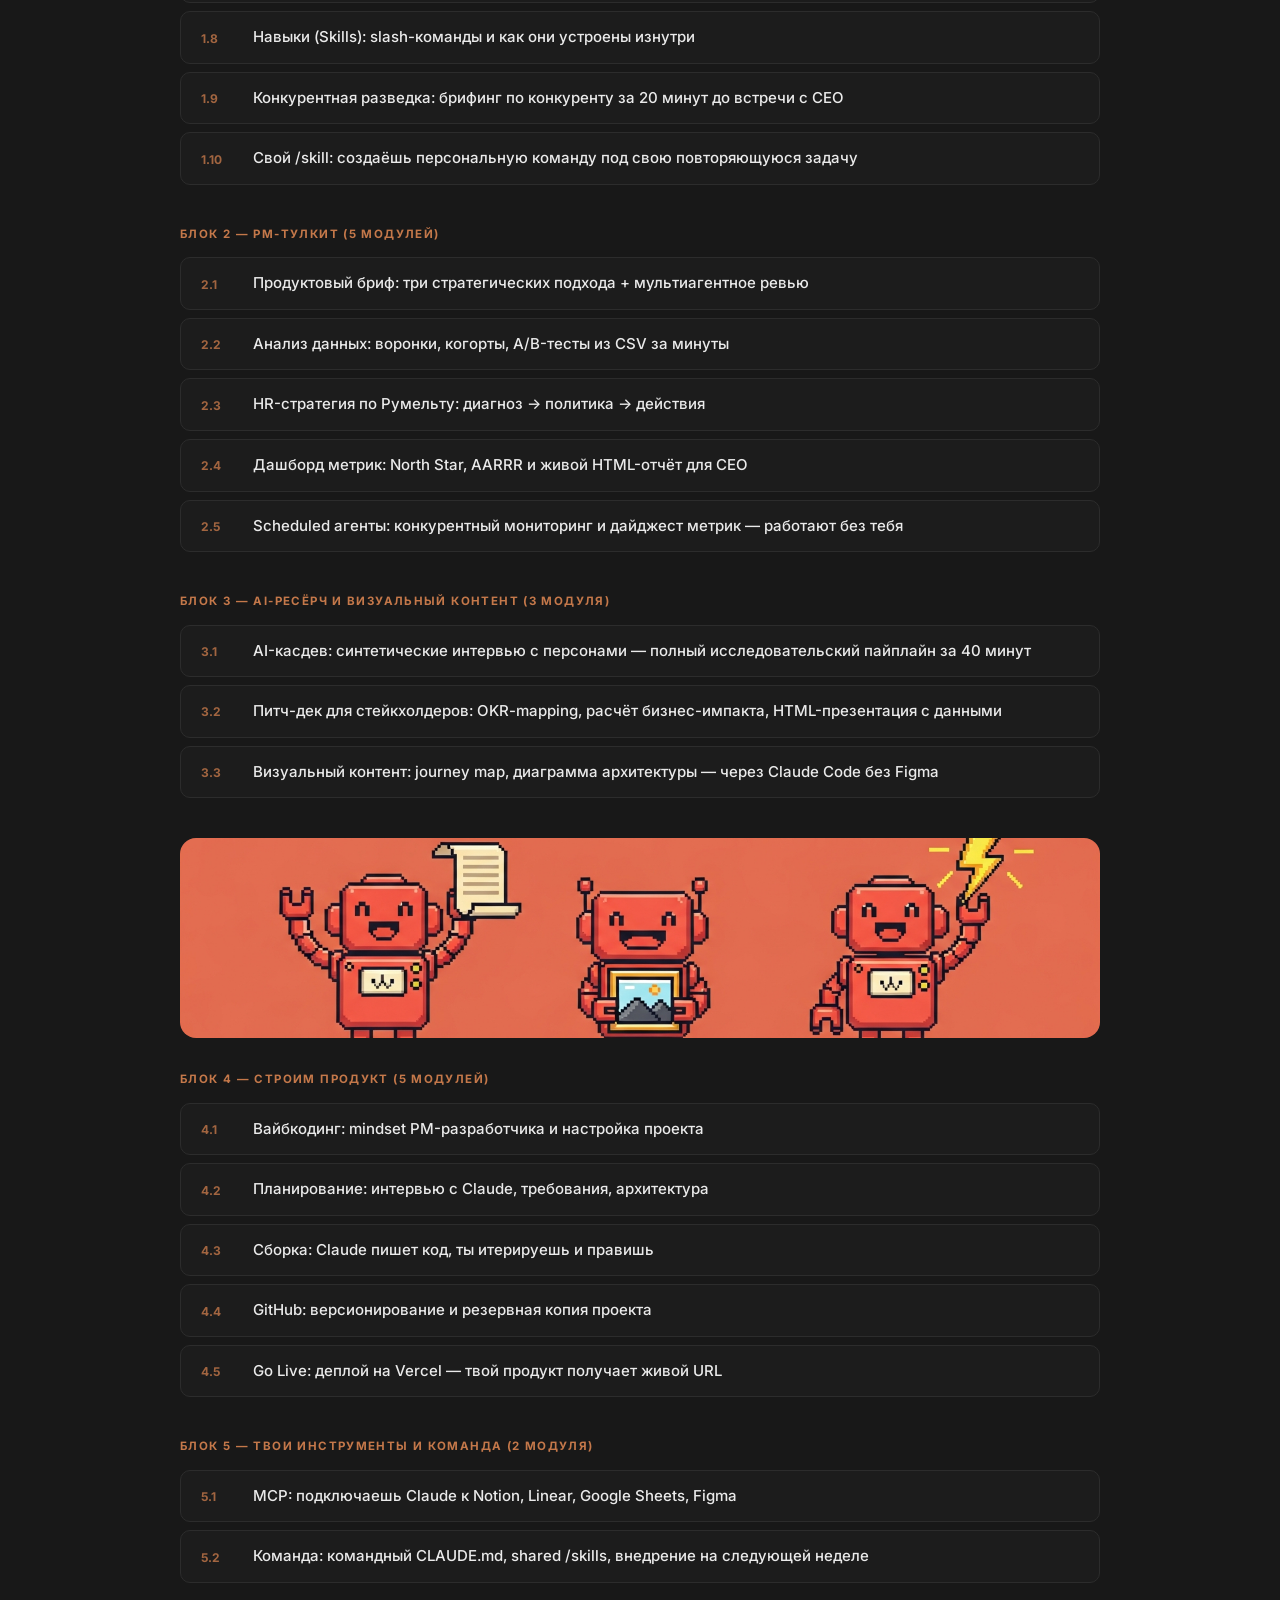
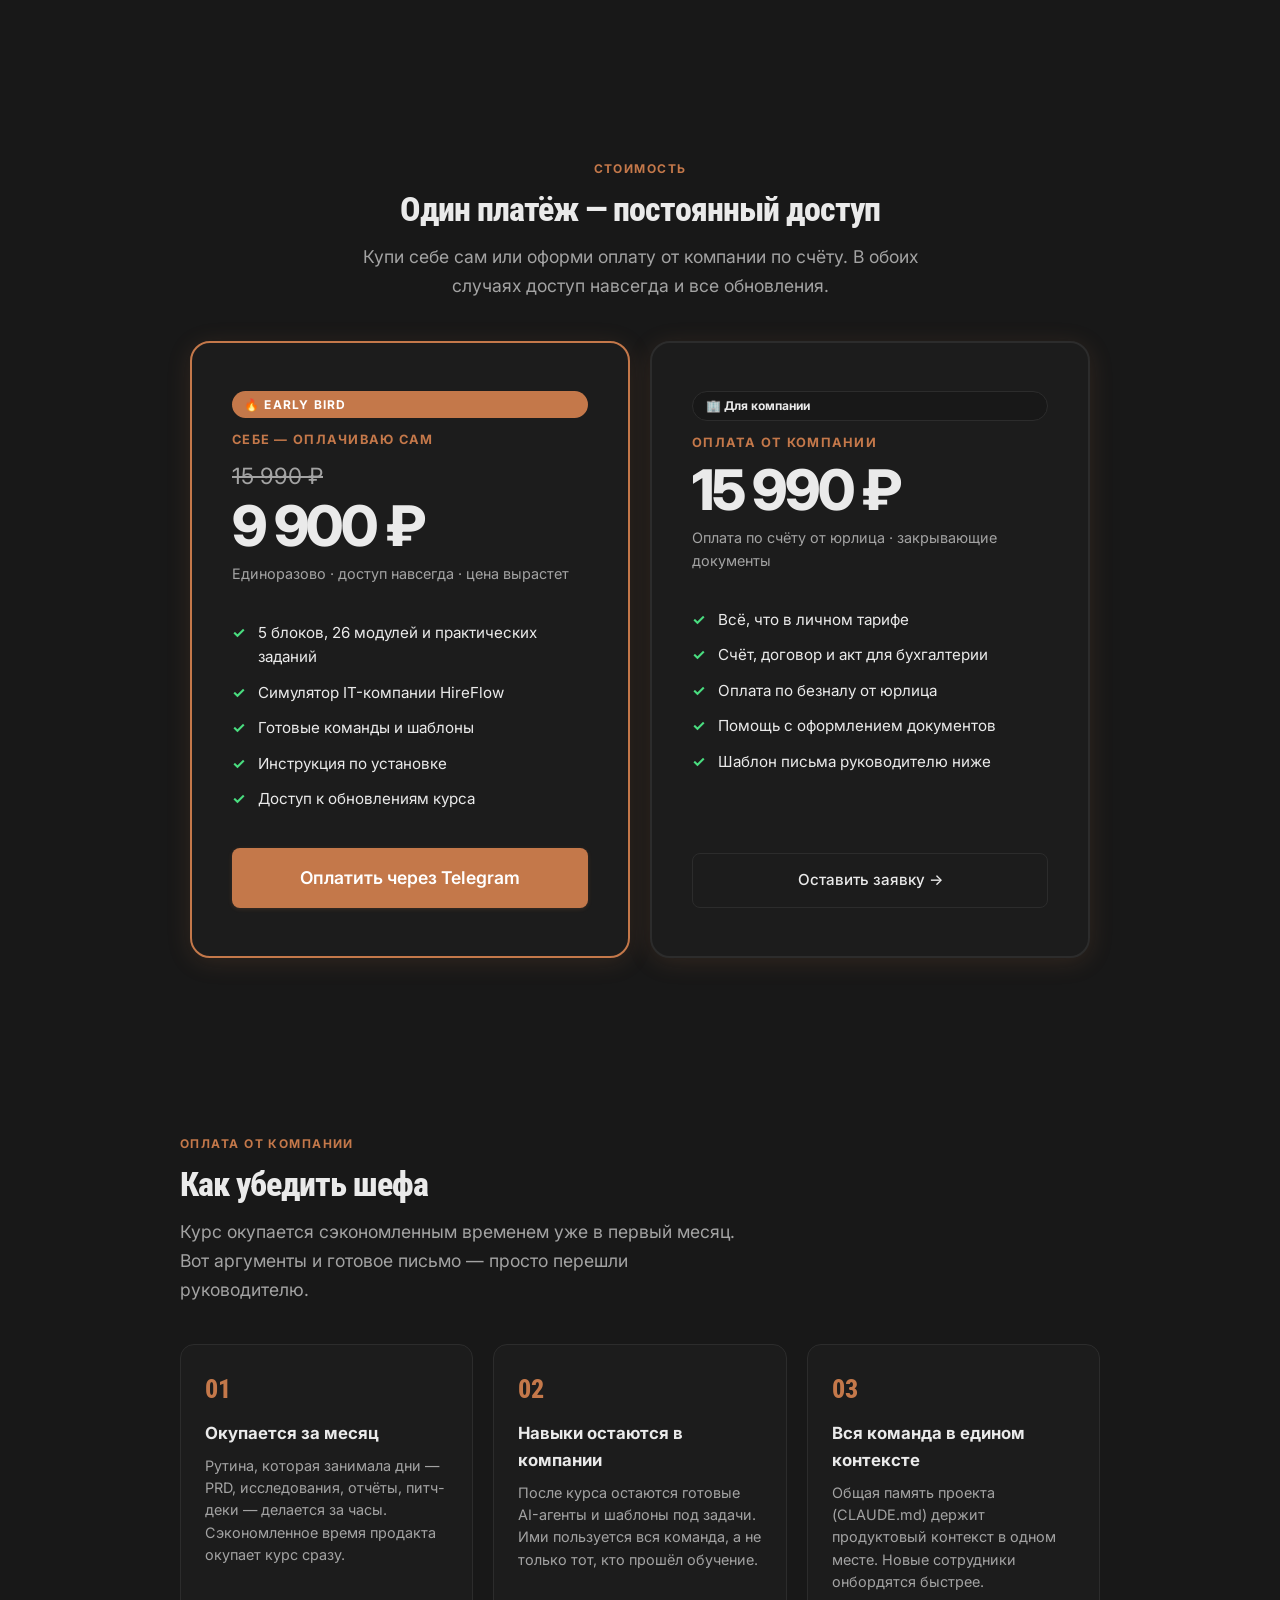
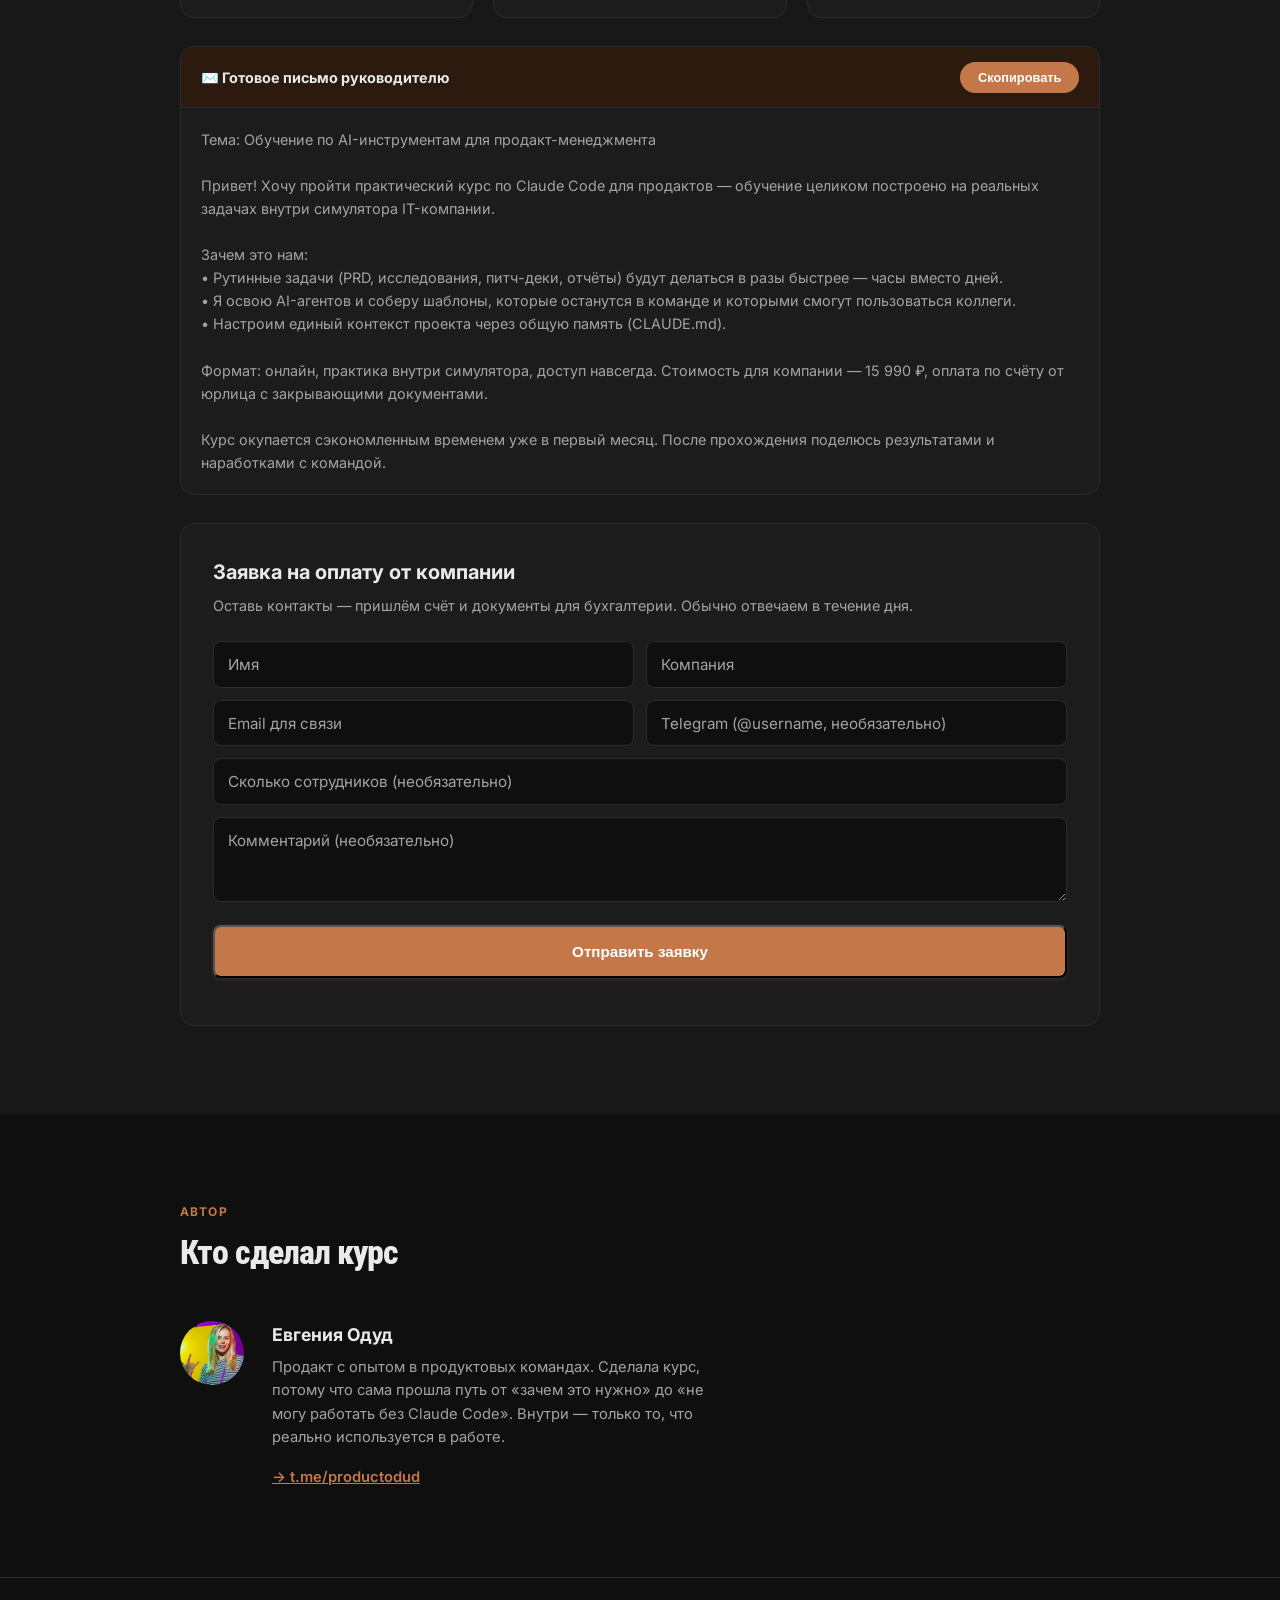
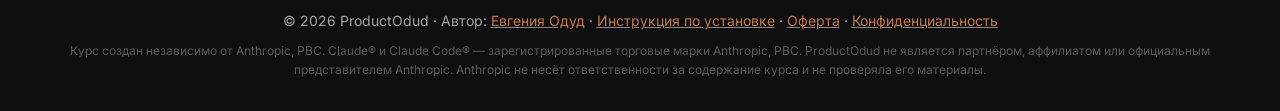
==== commit 58b93573: "Form: add email field; send acknowledgment email via Resend + email in Notion contact Co-Authored-By" ====
--- a/index.html
+++ b/index.html
@@ -436,7 +436,7 @@
       const btn = form.querySelector('button[type=submit]');
       const status = document.getElementById('cfStatus');
       const payload = {
-        name: f.name.value, company: f.company.value, telegram: f.telegram.value,
+        name: f.name.value, company: f.company.value, email: f.email.value, telegram: f.telegram.value,
         count: f.count.value, comment: f.comment.value,
         website: f.website ? f.website.value : '',
         elapsedMs: Date.now() - (window.__leadFormLoad || 0),
@@ -732,8 +732,11 @@
             <input type="text" name="company" placeholder="Компания" required />
           </div>
           <div class="cf-row">
-            <input type="text" name="telegram" placeholder="Telegram для связи (@username)" required />
-            <input type="text" name="count" placeholder="Сколько сотрудников (необязательно)" />
+            <input type="email" name="email" placeholder="Email для связи" required />
+            <input type="text" name="telegram" placeholder="Telegram (@username, необязательно)" />
+          </div>
+          <div class="cf-row">
+            <input type="text" name="count" placeholder="Сколько сотрудников (необязательно)" style="grid-column:1 / -1" />
           </div>
           <textarea name="comment" placeholder="Комментарий (необязательно)" rows="3"></textarea>
           <input type="text" name="website" tabindex="-1" autocomplete="off" aria-hidden="true" style="position:absolute;left:-9999px;width:1px;height:1px;opacity:0" />
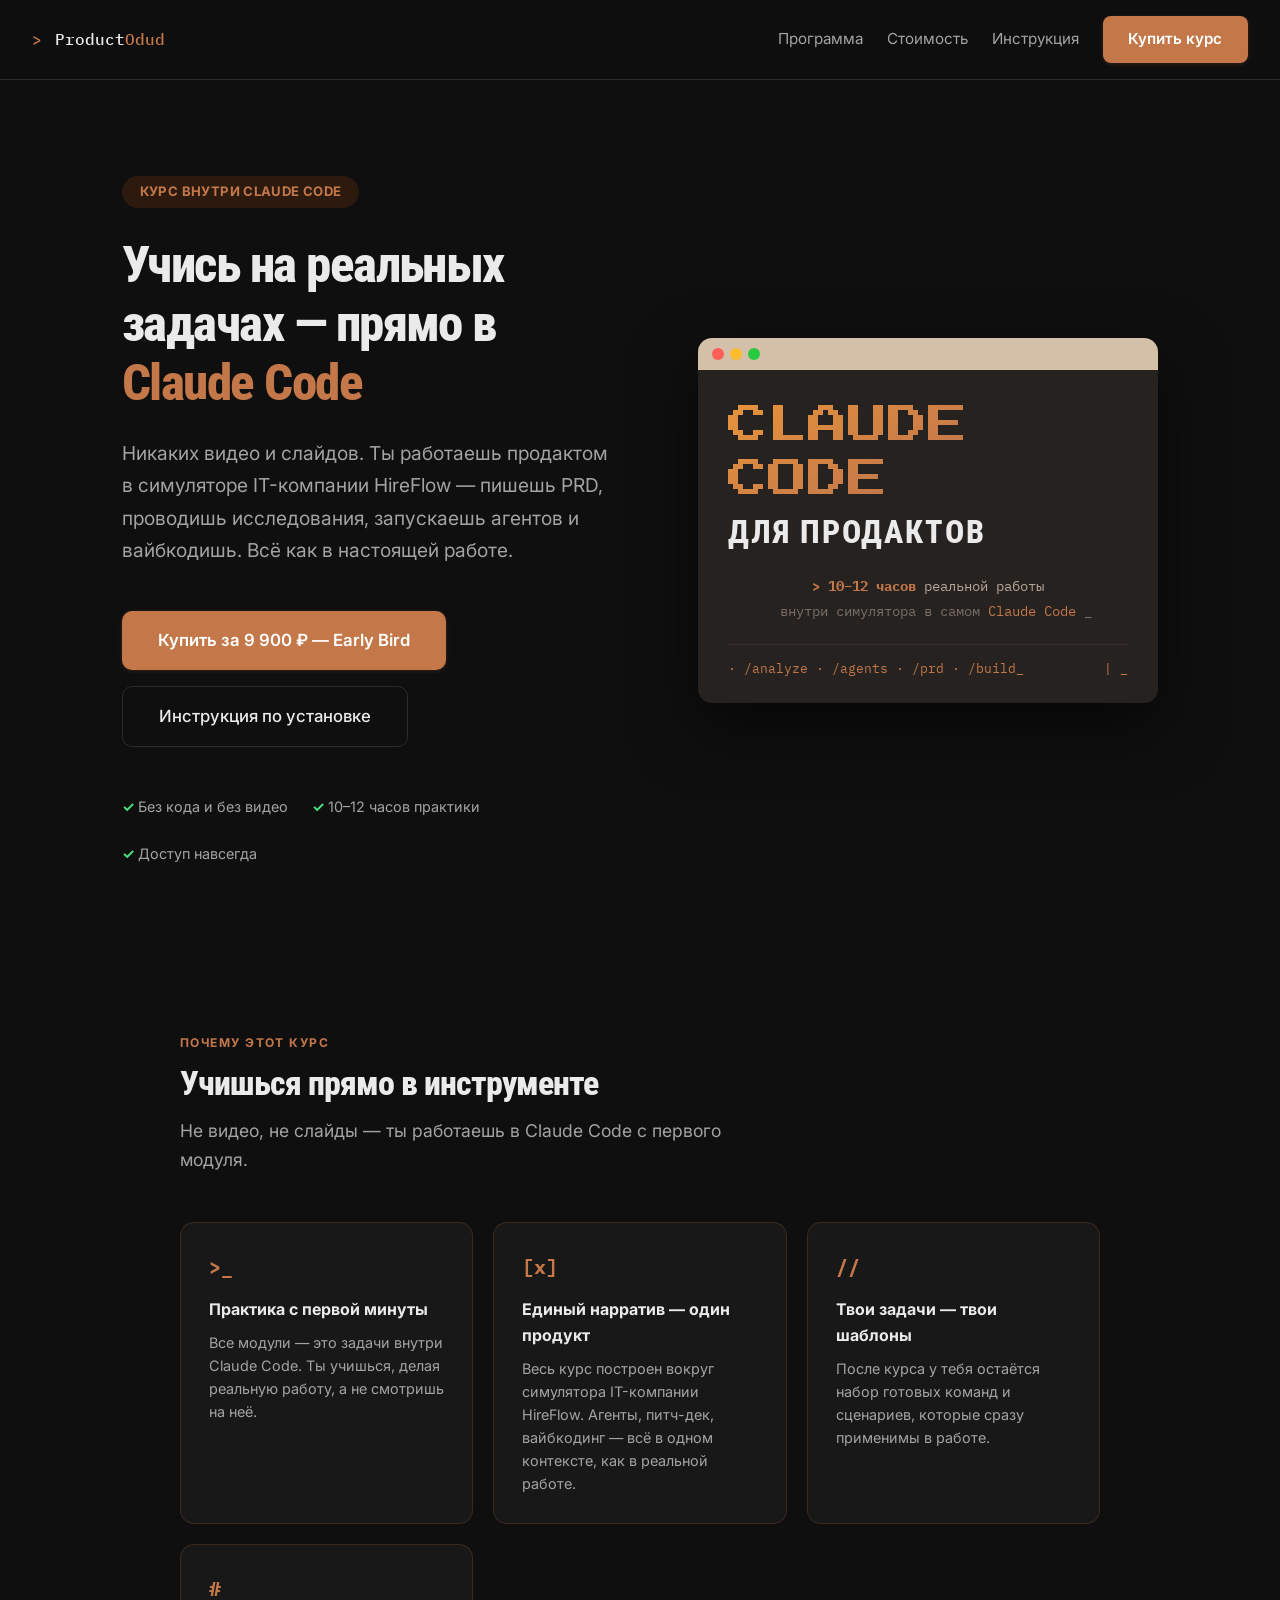
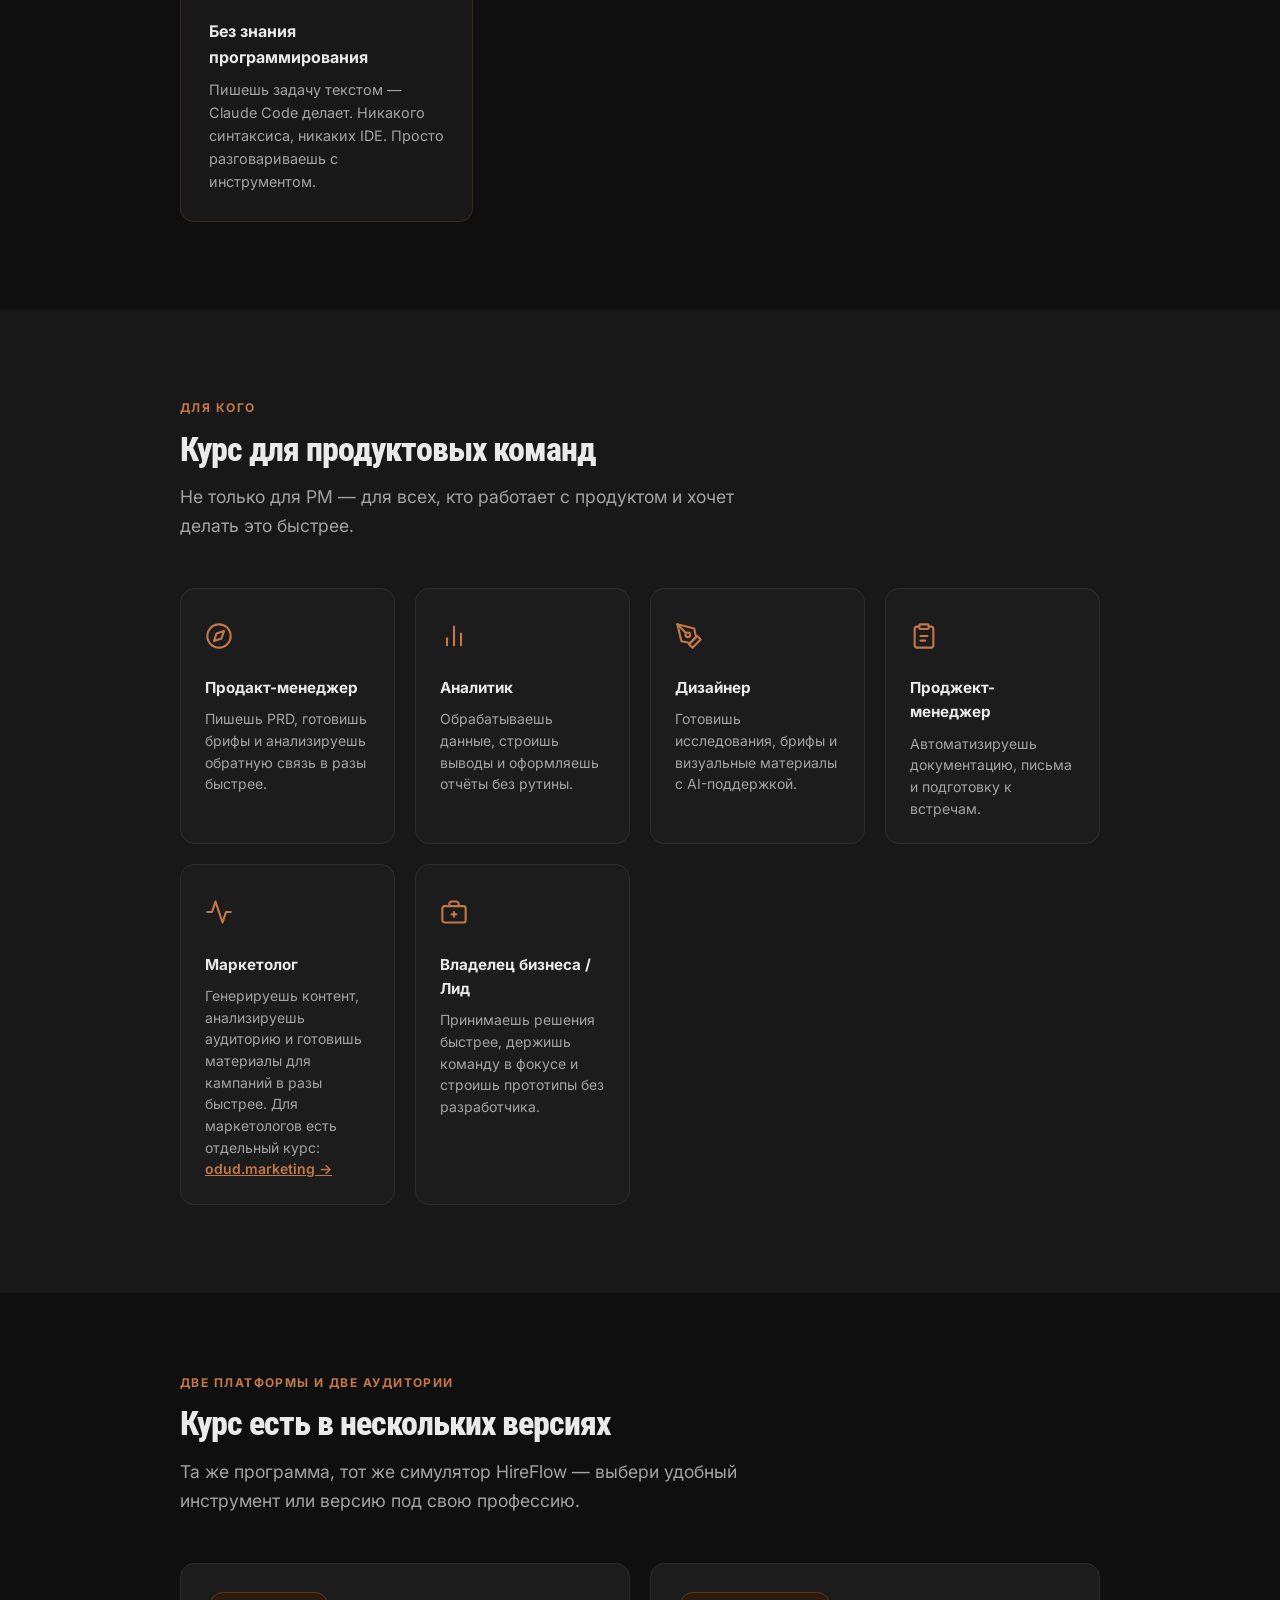
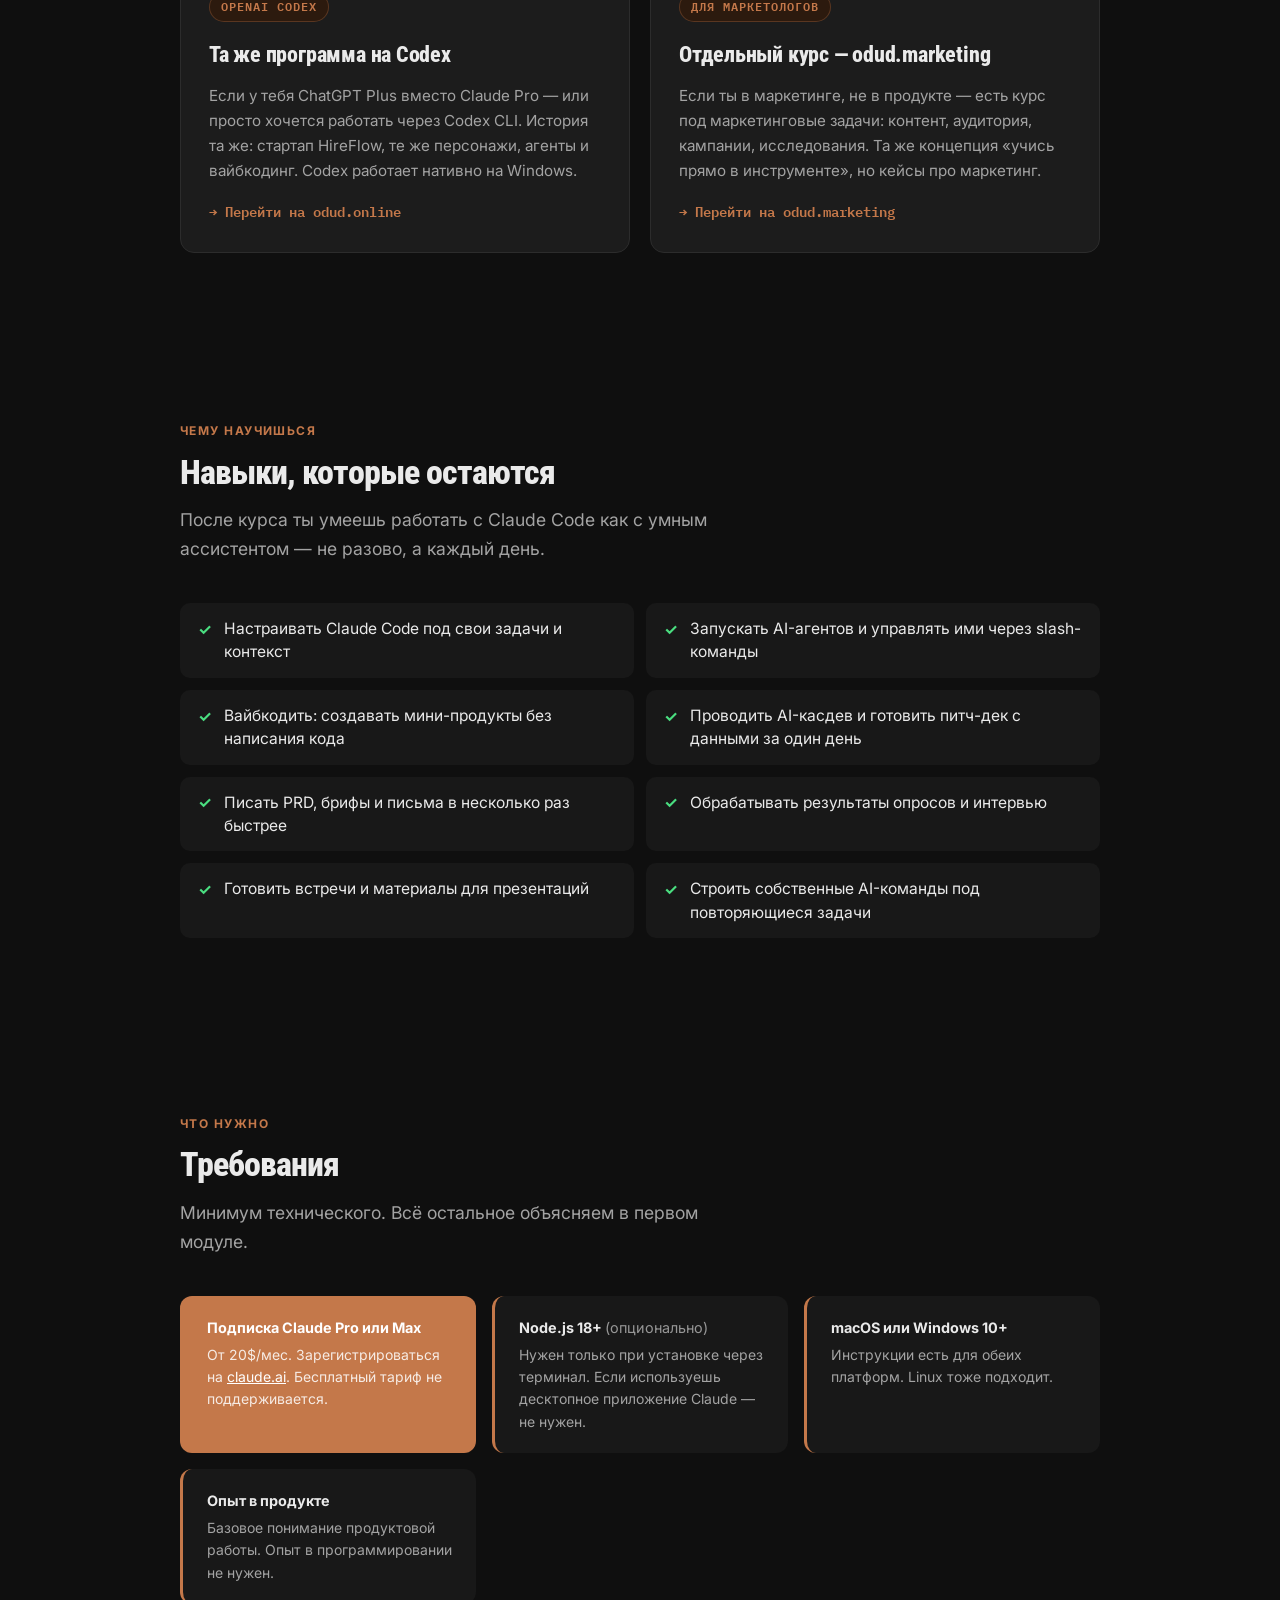
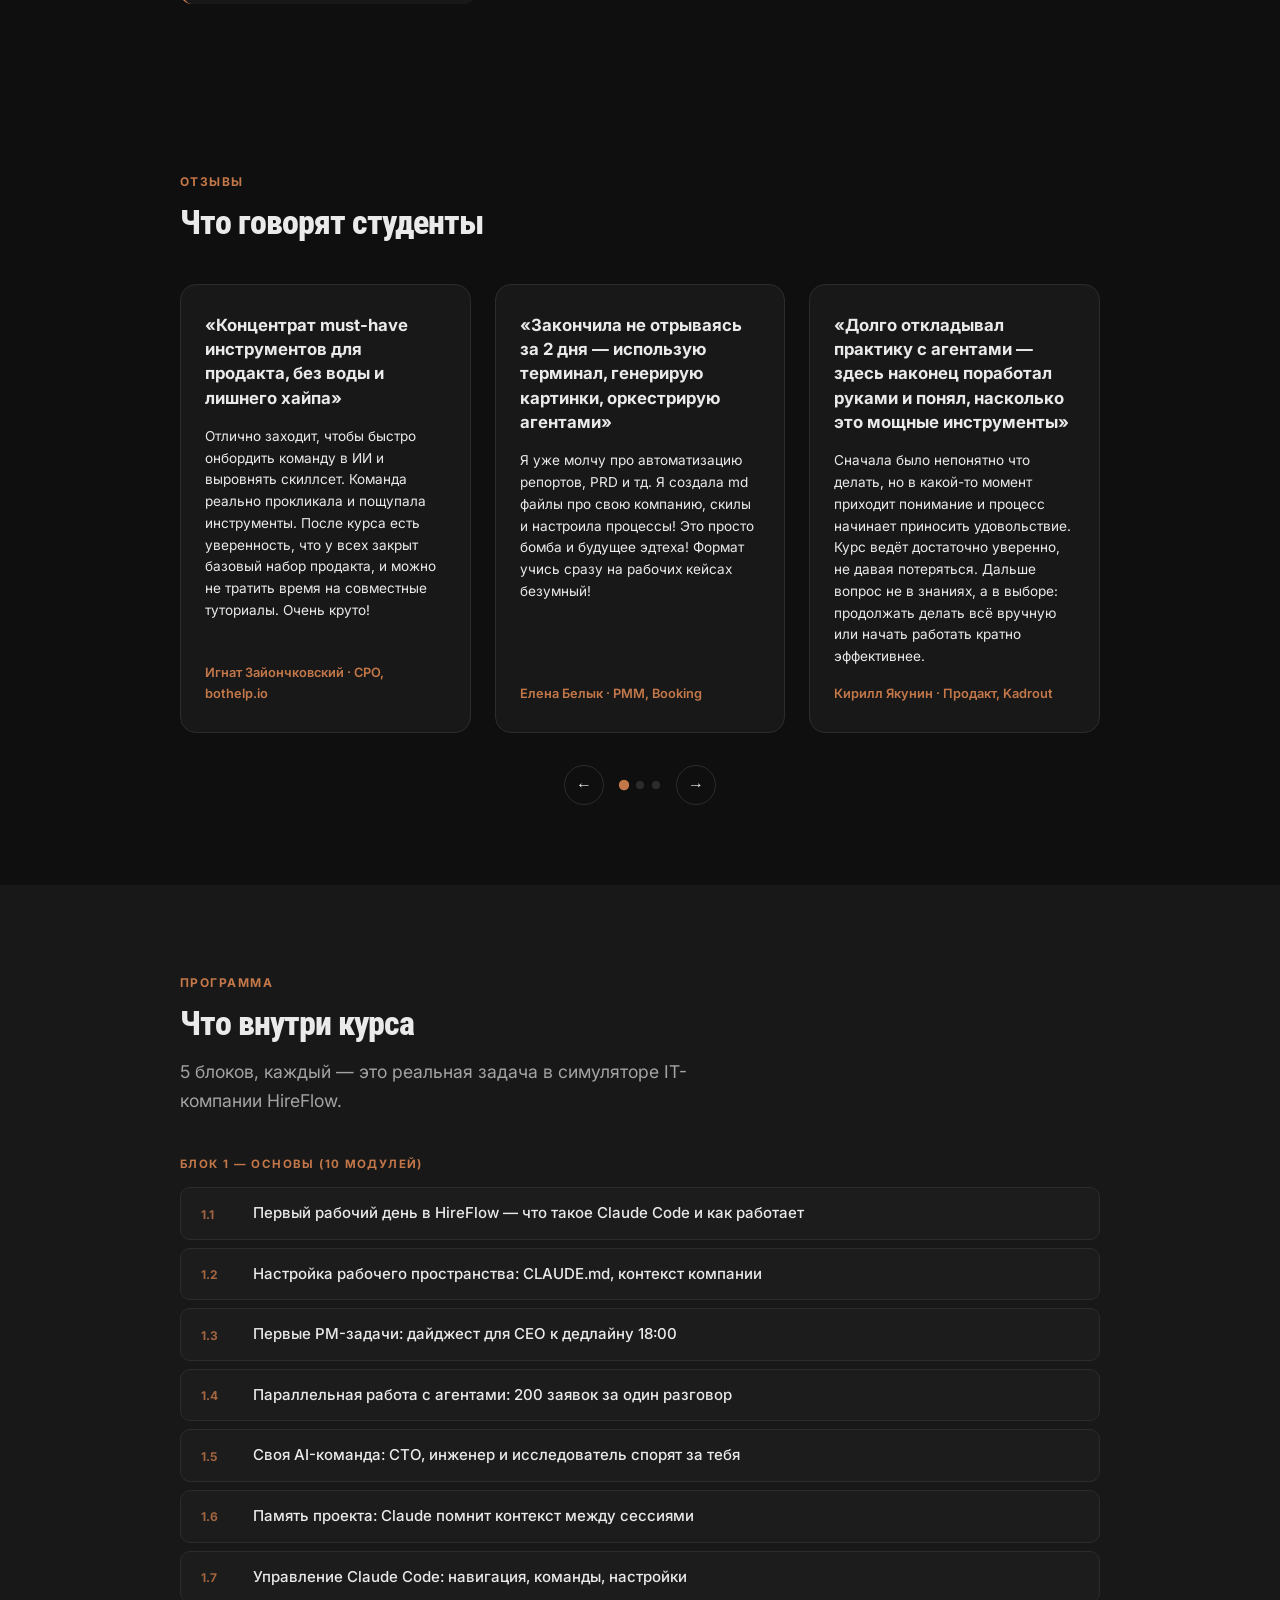
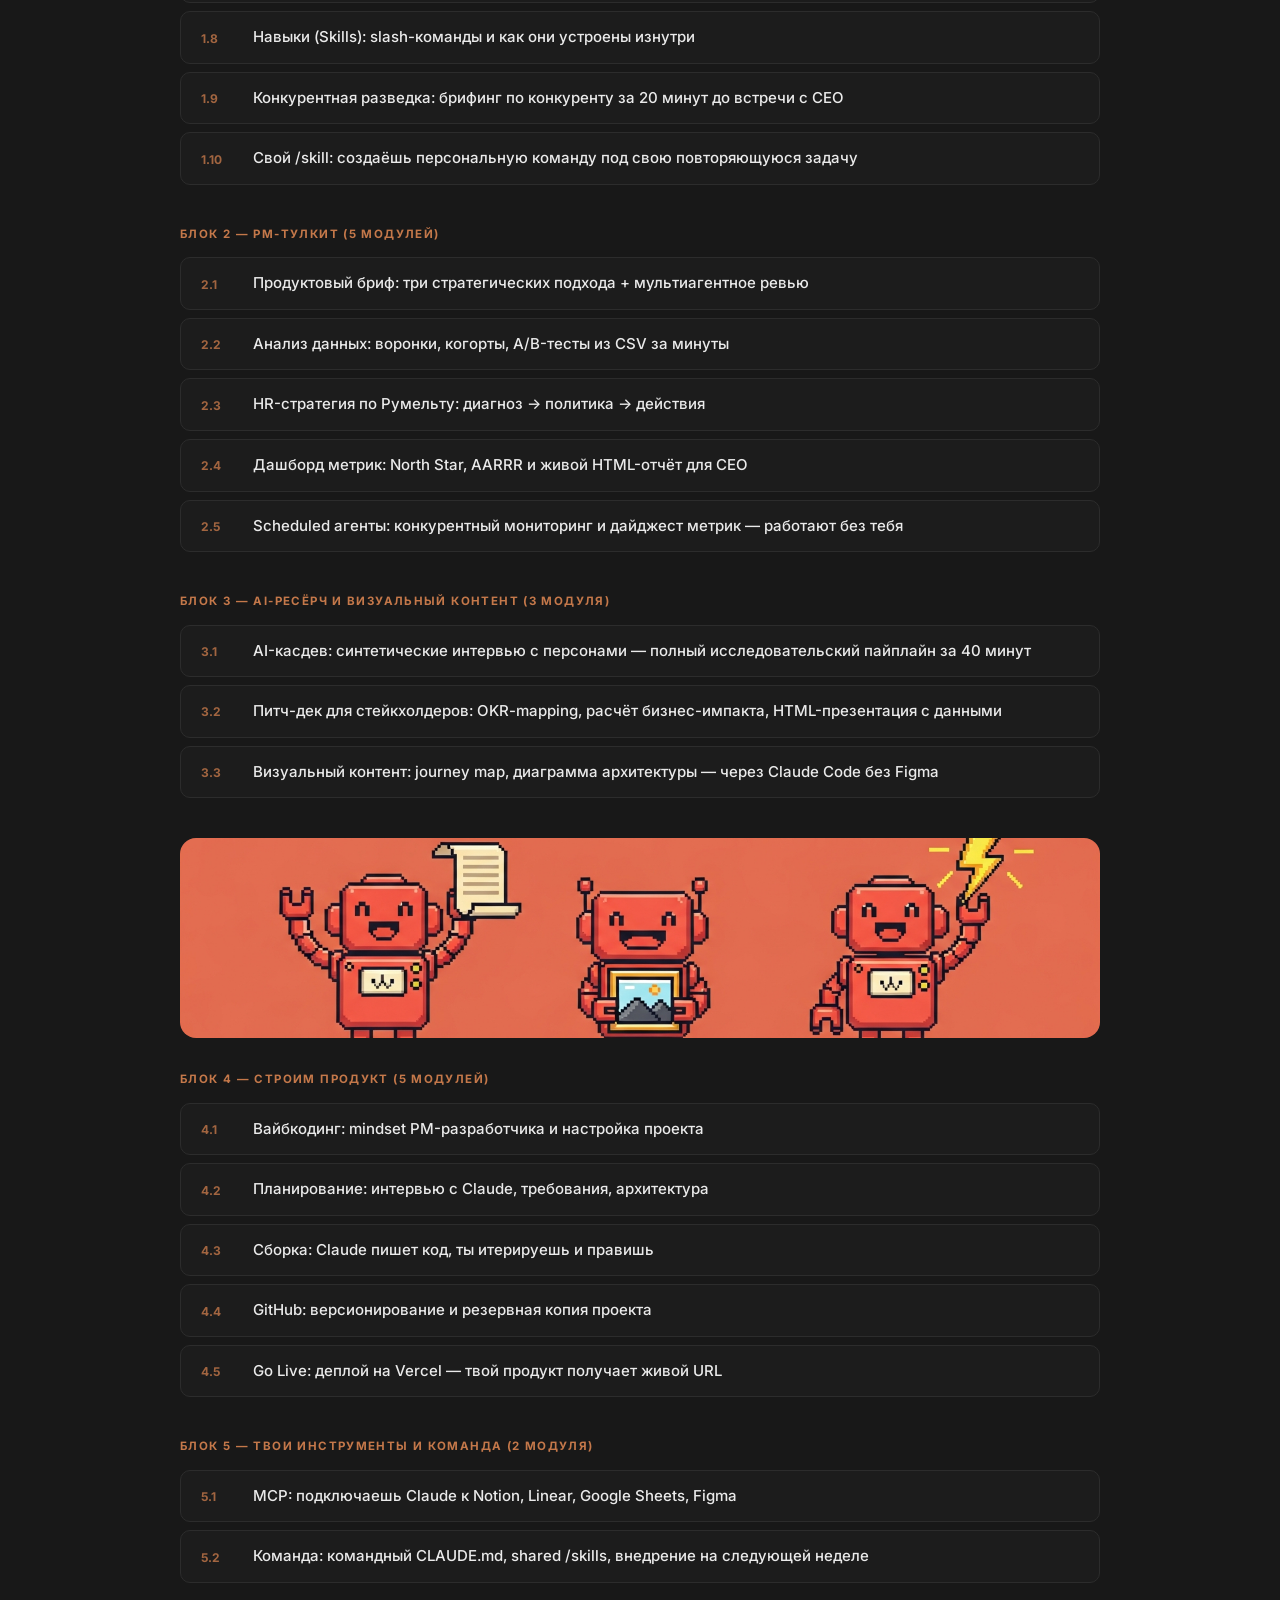
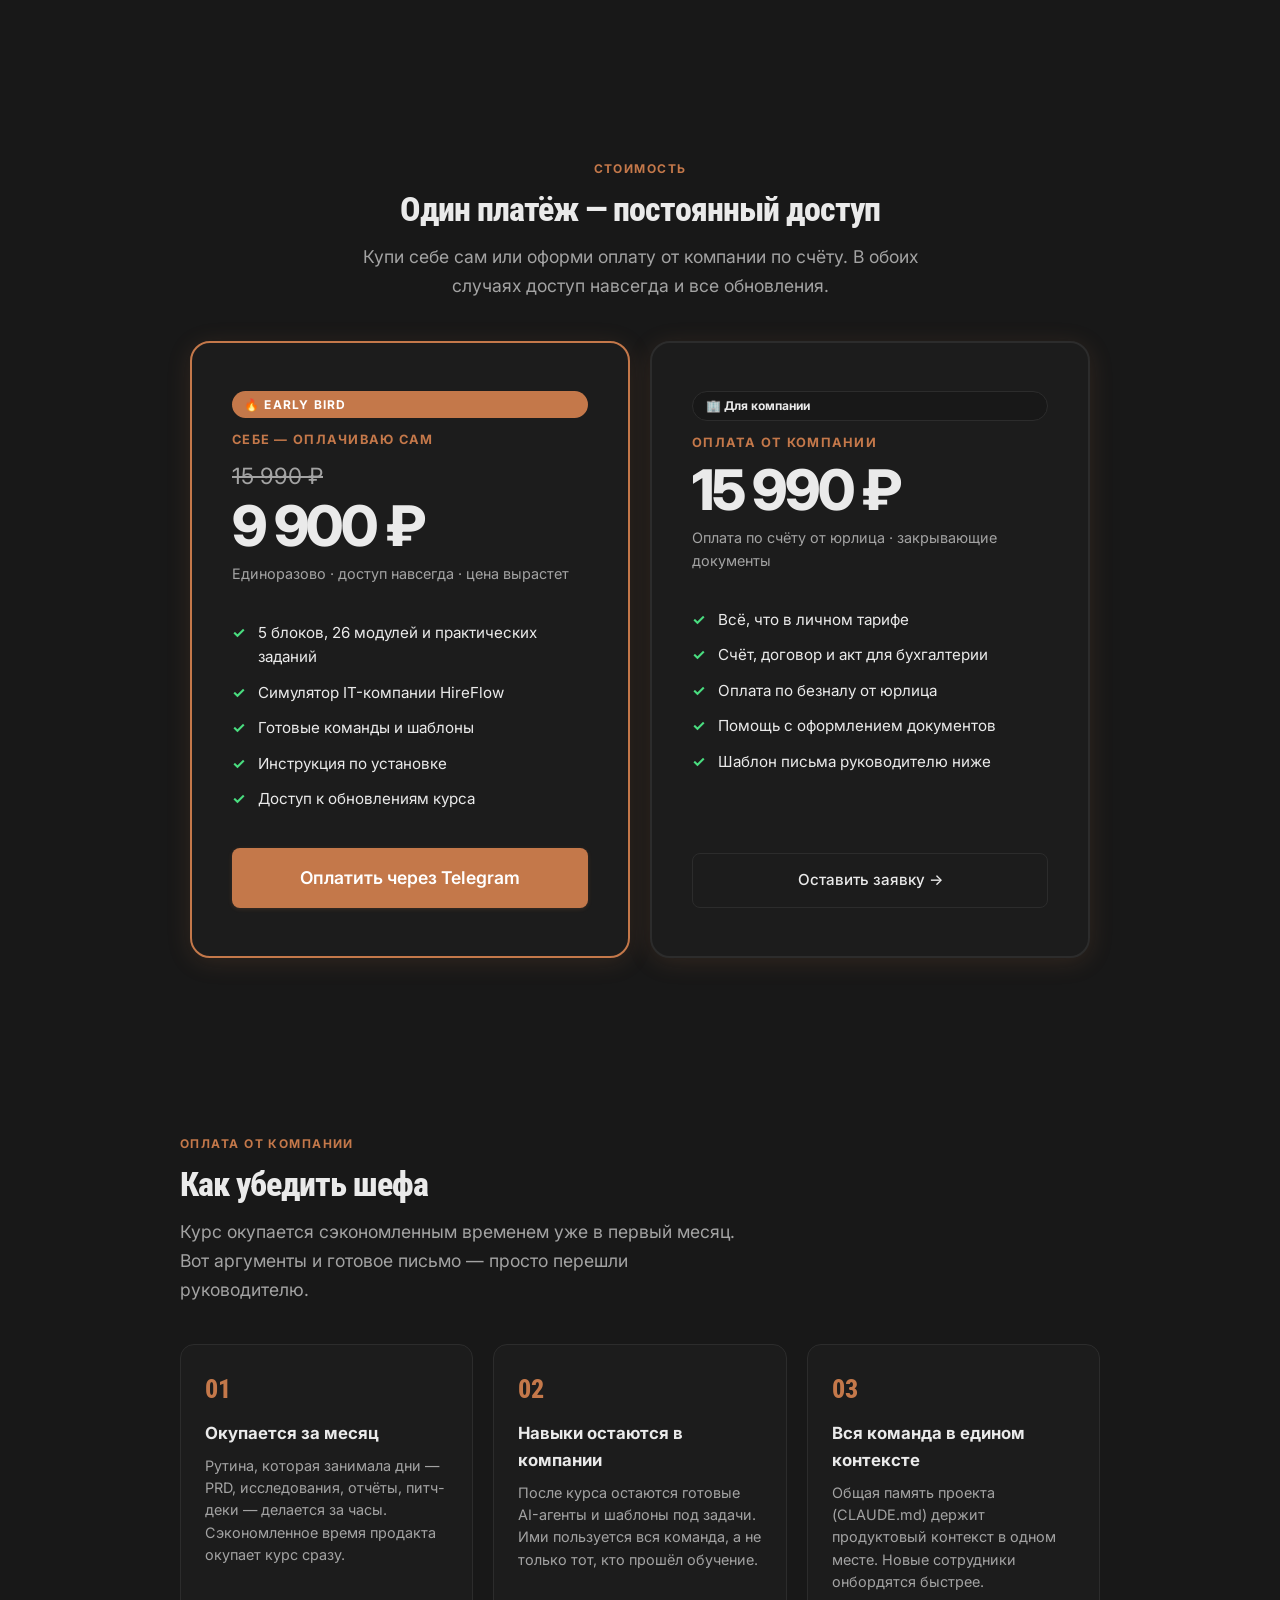
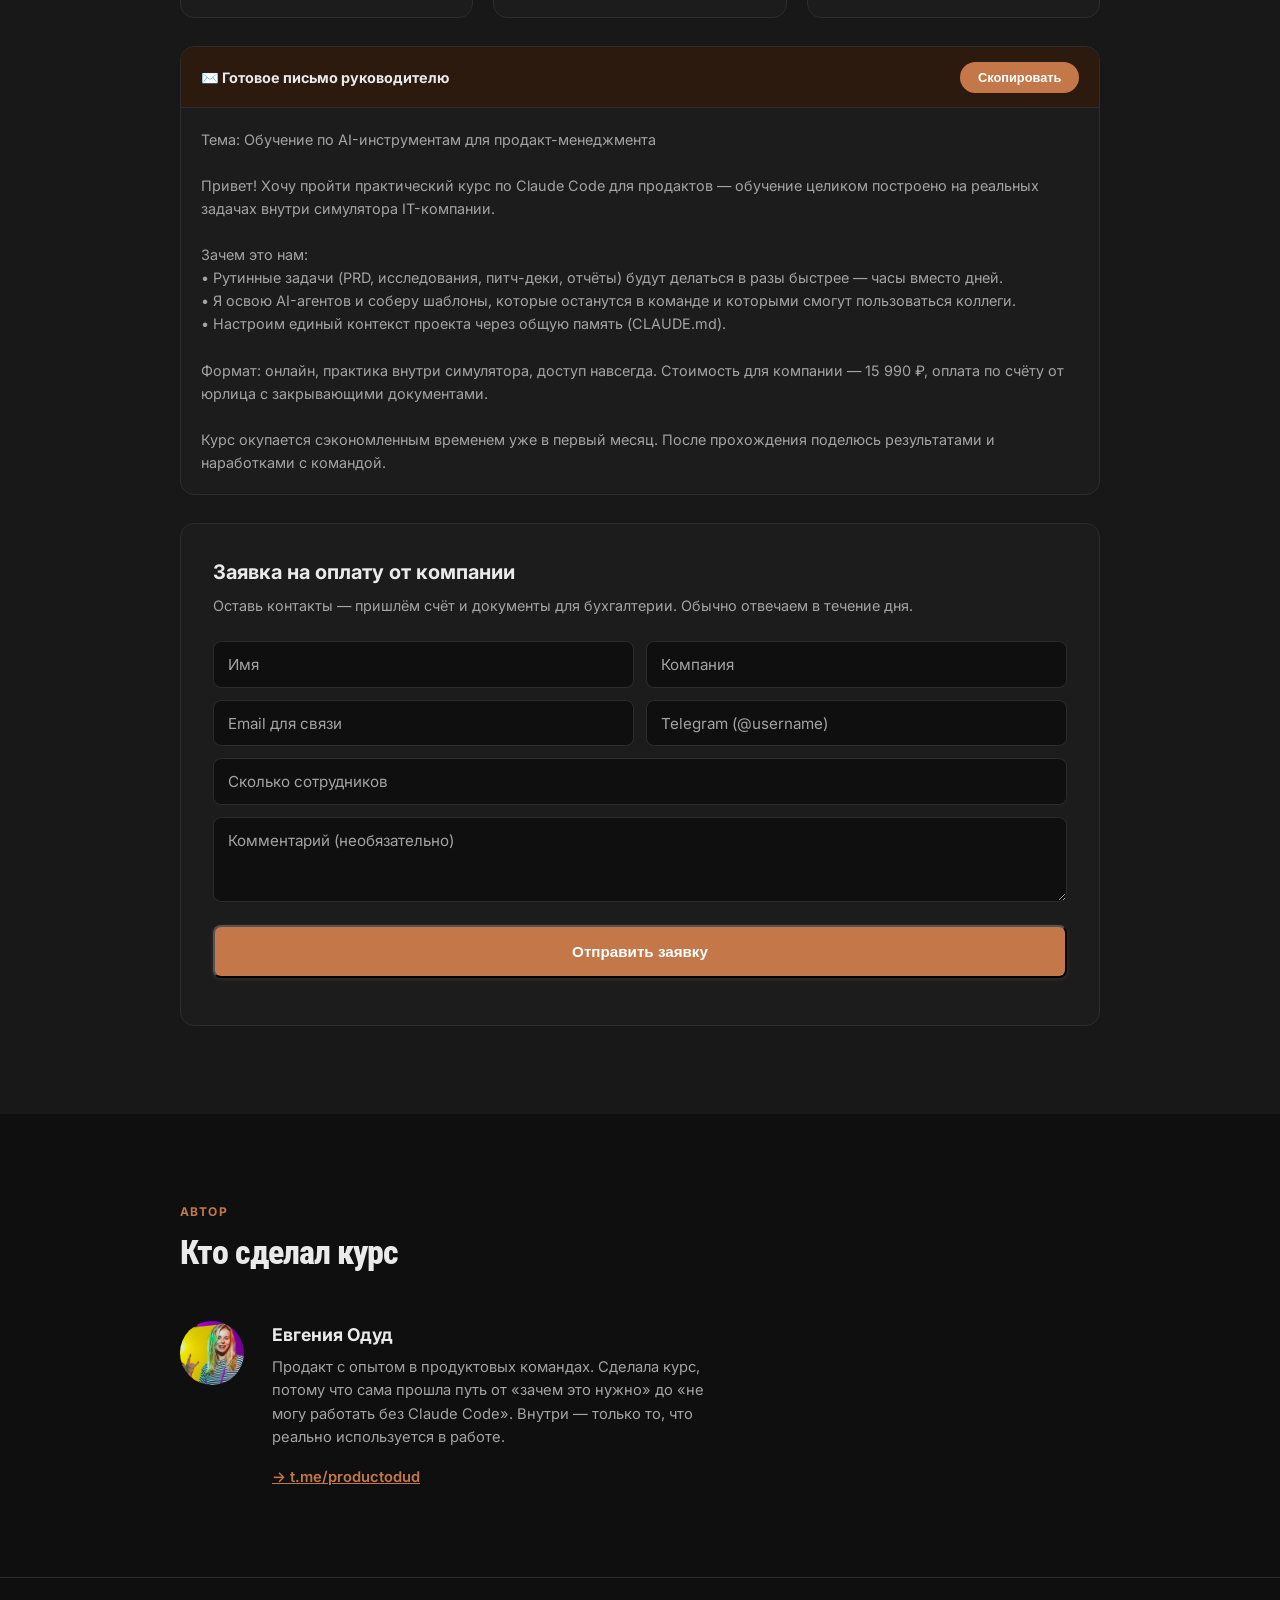
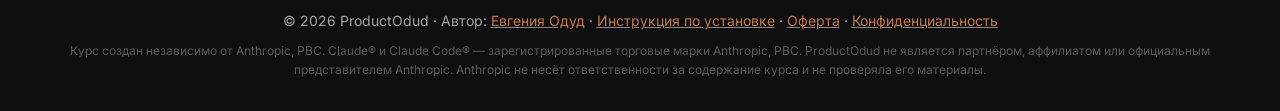
==== commit 7462f5e0: "Form: Telegram and employee count now required" ====
--- a/index.html
+++ b/index.html
@@ -446,7 +446,7 @@
       btn.disabled = true; btn.textContent = 'Отправляем…';
       if (status) status.textContent = '';
       try {
-        const r = await fetch('/api/lead', { method: 'POST', headers: { 'Content-Type': 'application/json' }, body: JSON.stringify(payload) });
+        const r = await fetch('https://cc-code.marketing/api/lead', { method: 'POST', headers: { 'Content-Type': 'application/json' }, body: JSON.stringify(payload) });
         if (!r.ok) throw new Error('bad');
         form.reset();
         btn.disabled = false; btn.textContent = orig;
@@ -733,10 +733,10 @@
           </div>
           <div class="cf-row">
             <input type="email" name="email" placeholder="Email для связи" required />
-            <input type="text" name="telegram" placeholder="Telegram (@username, необязательно)" />
+            <input type="text" name="telegram" placeholder="Telegram (@username)" required />
           </div>
           <div class="cf-row">
-            <input type="text" name="count" placeholder="Сколько сотрудников (необязательно)" style="grid-column:1 / -1" />
+            <input type="text" name="count" placeholder="Сколько сотрудников" required style="grid-column:1 / -1" />
           </div>
           <textarea name="comment" placeholder="Комментарий (необязательно)" rows="3"></textarea>
           <input type="text" name="website" tabindex="-1" autocomplete="off" aria-hidden="true" style="position:absolute;left:-9999px;width:1px;height:1px;opacity:0" />
